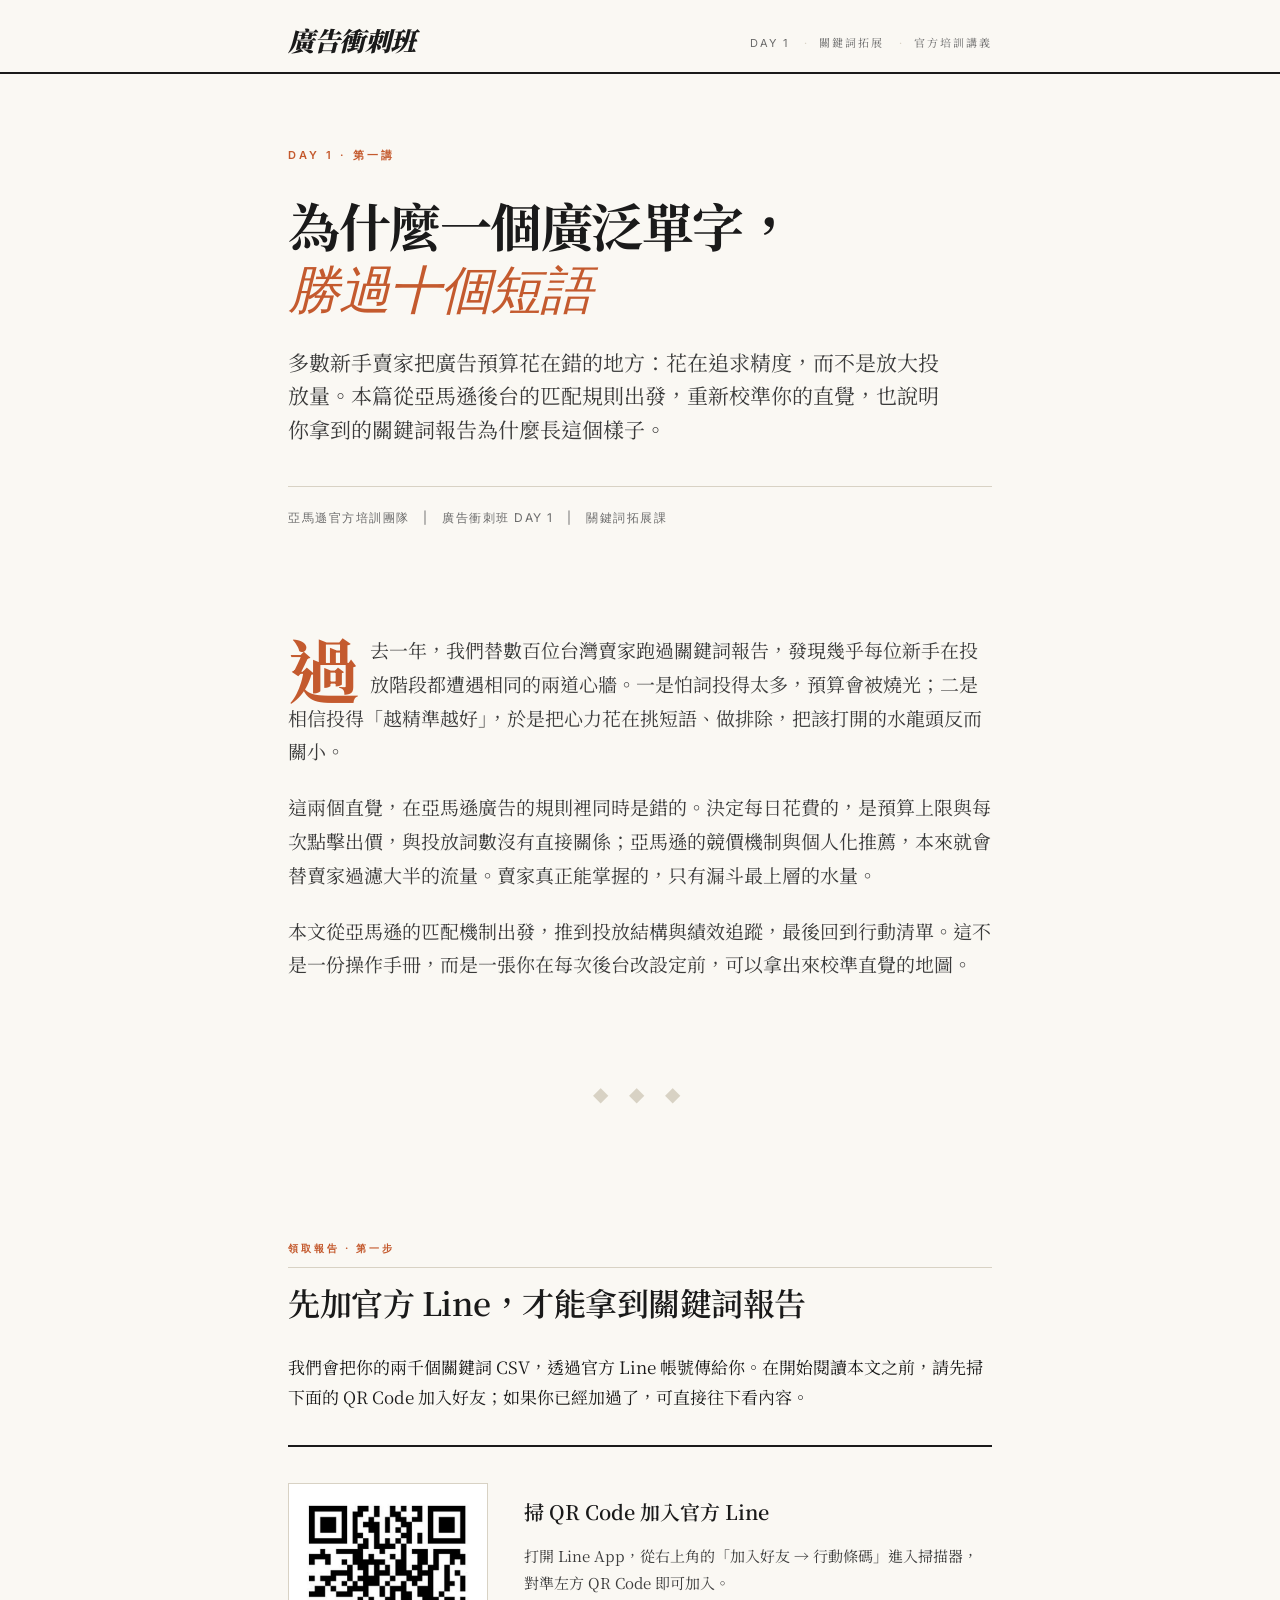
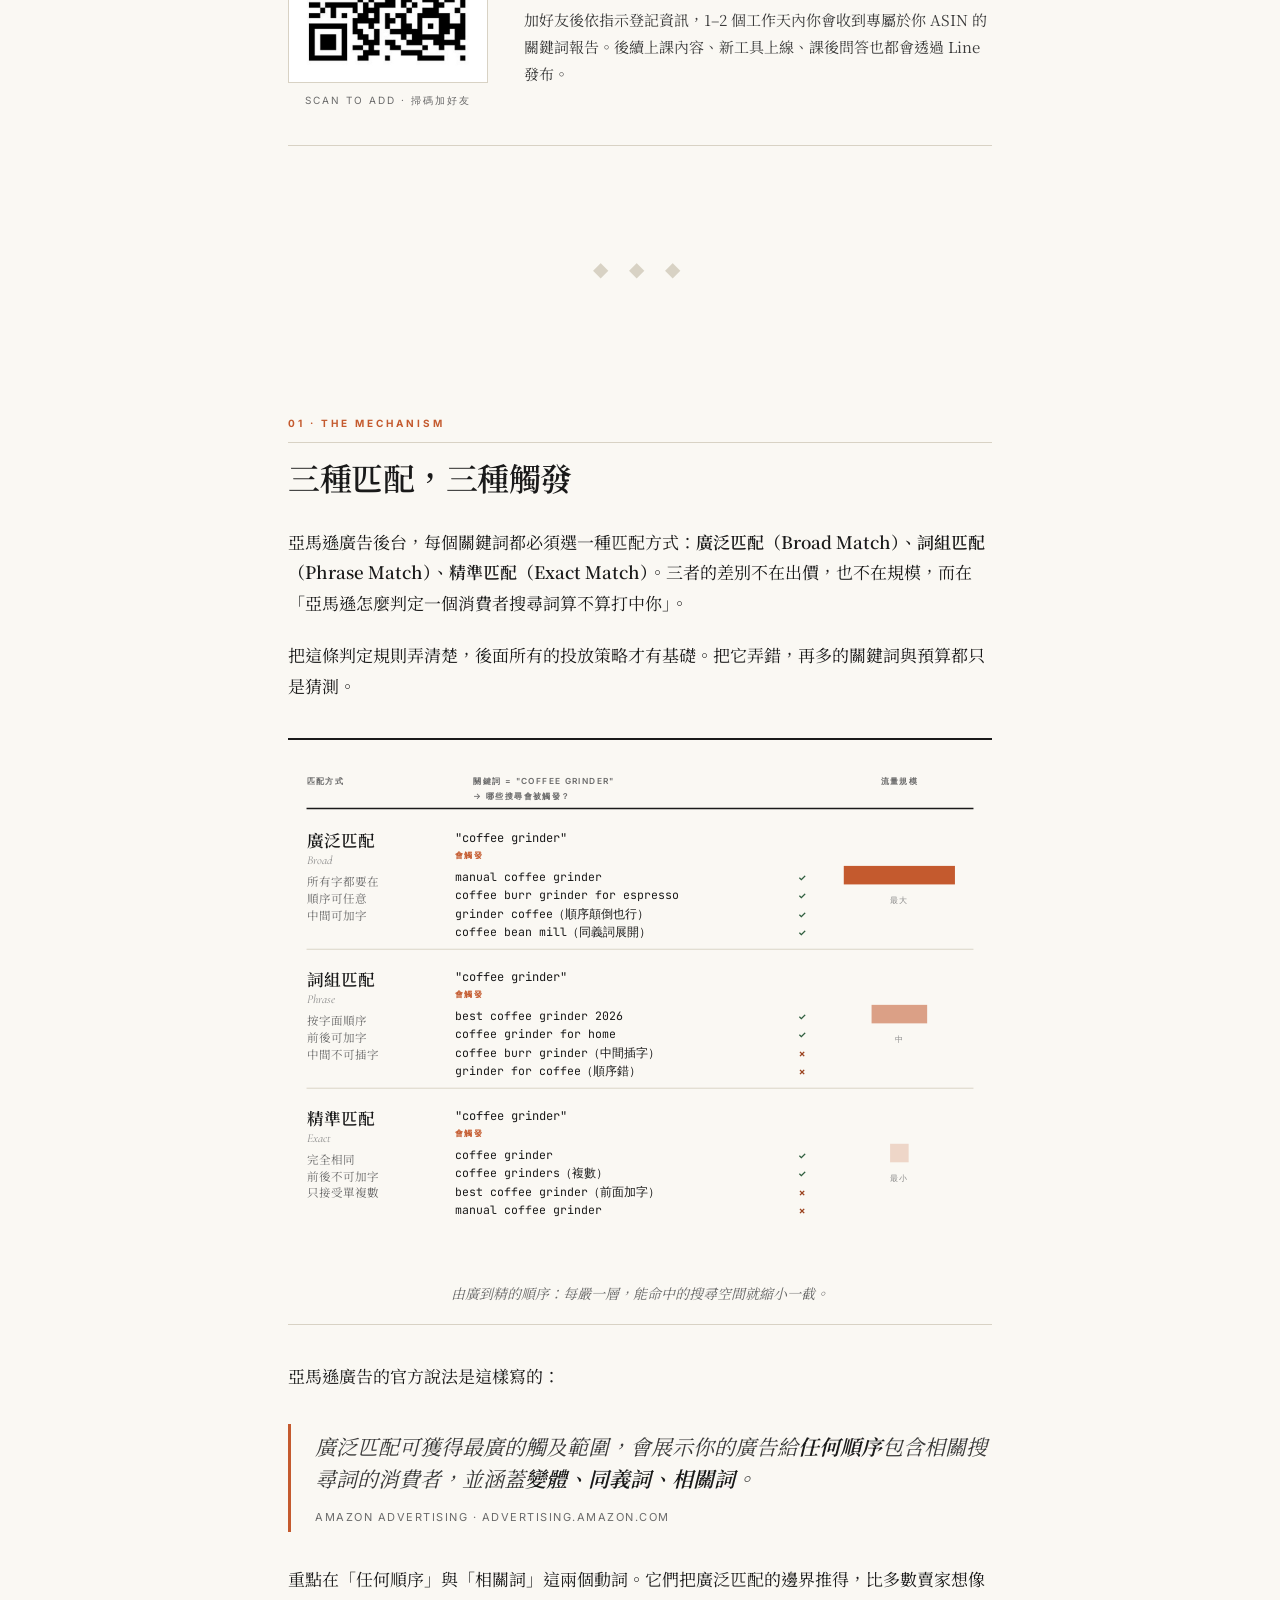
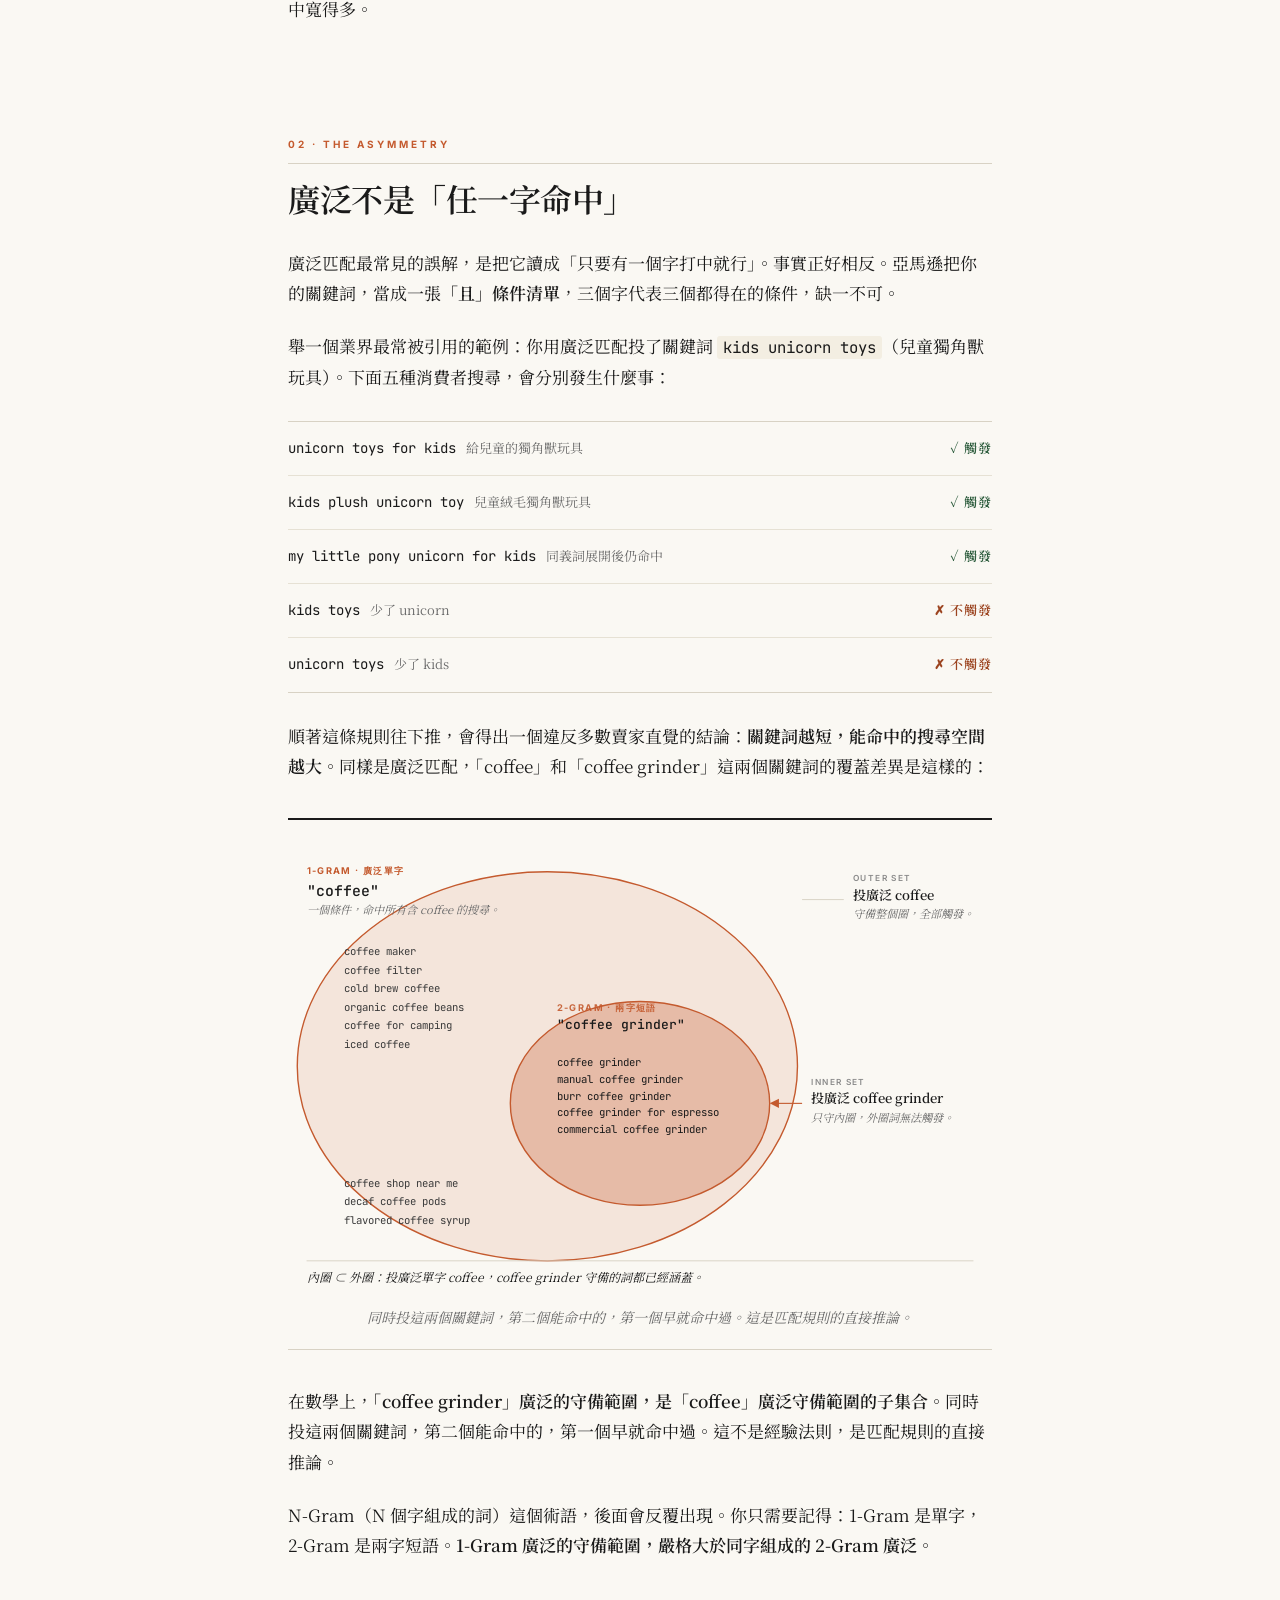
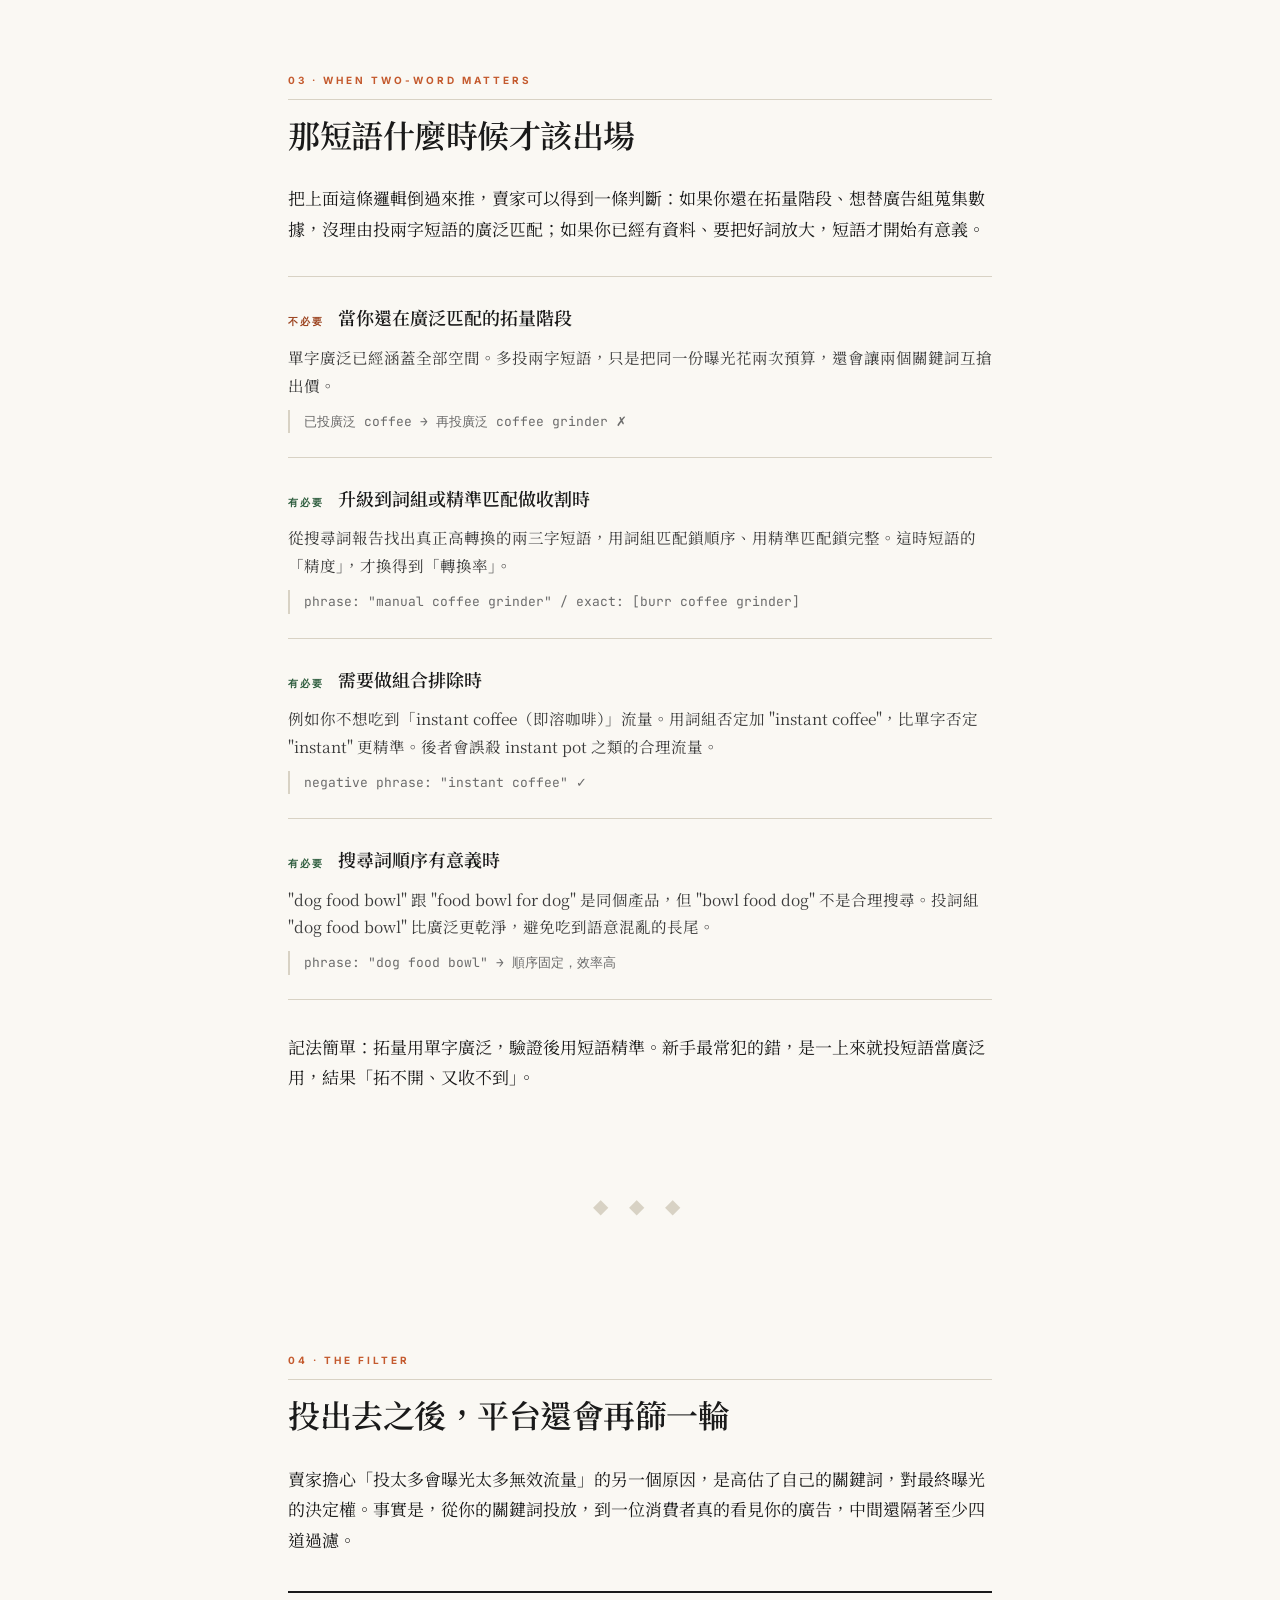
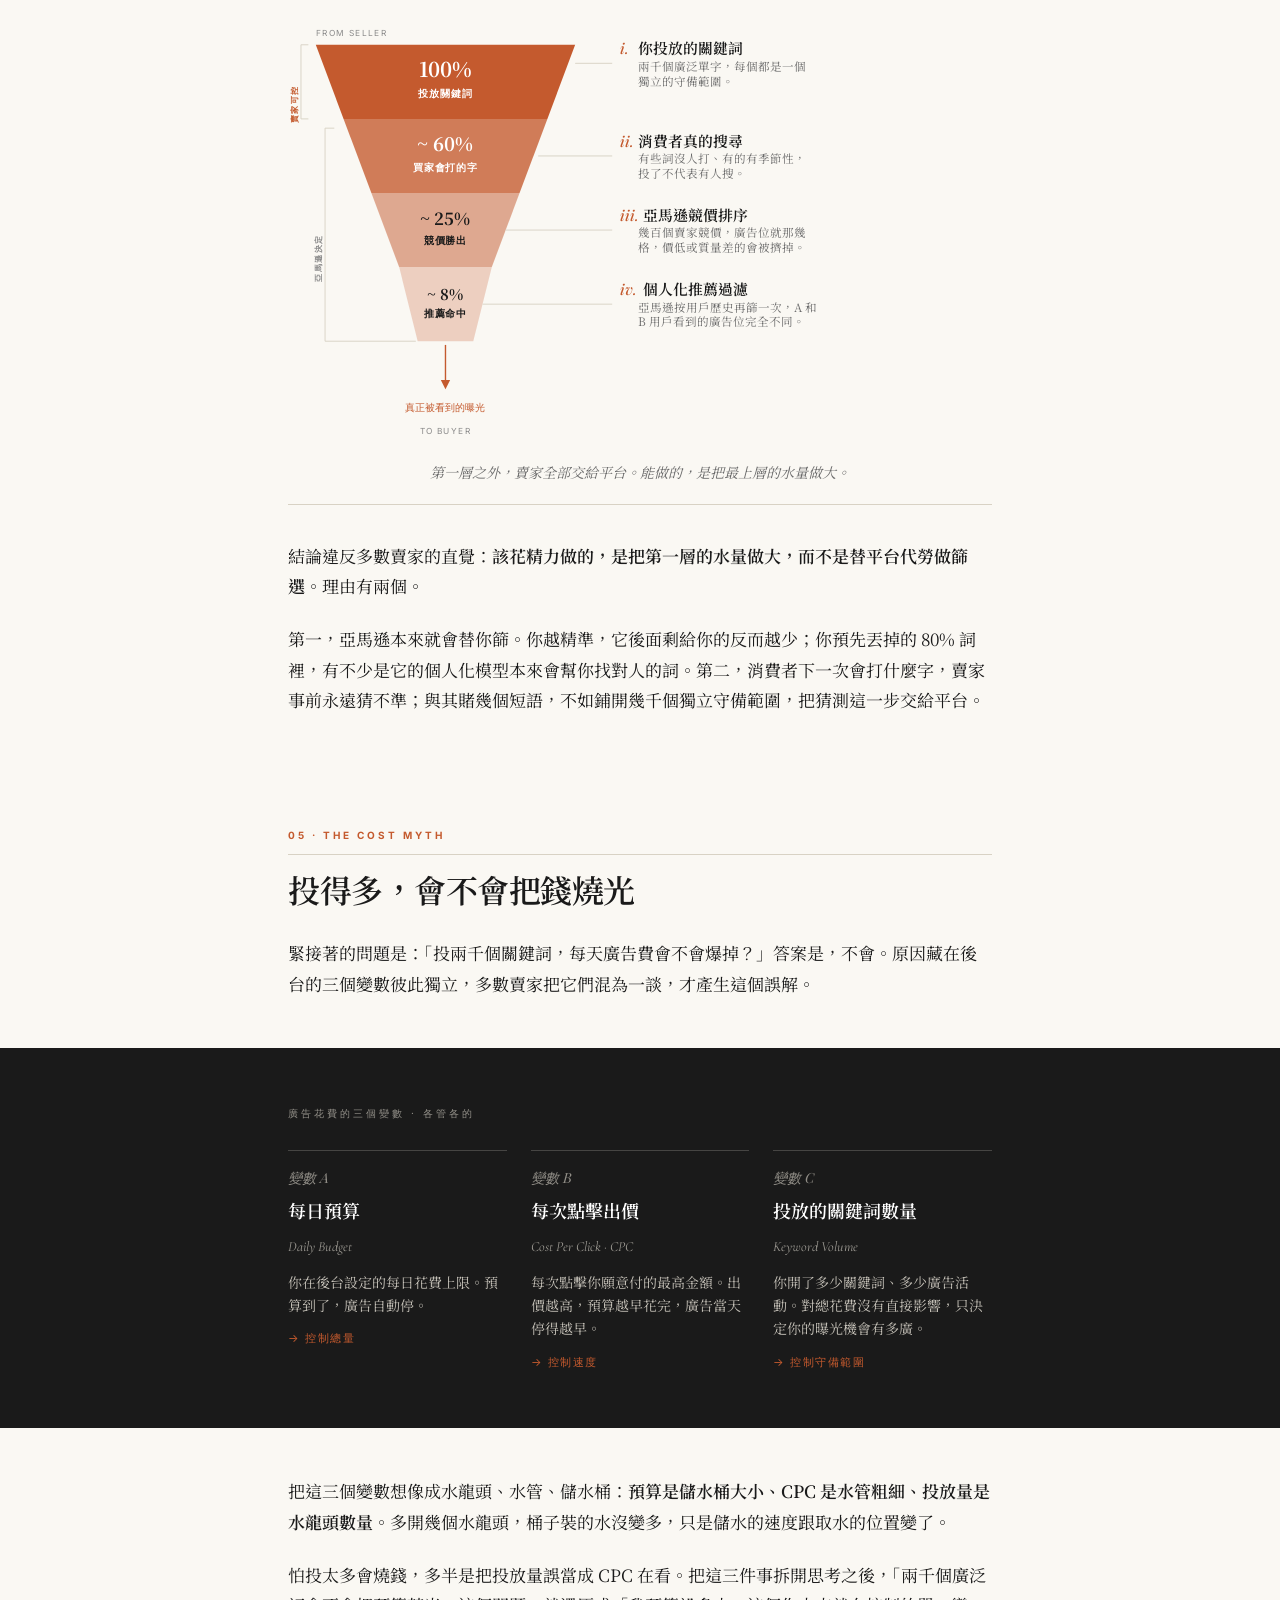
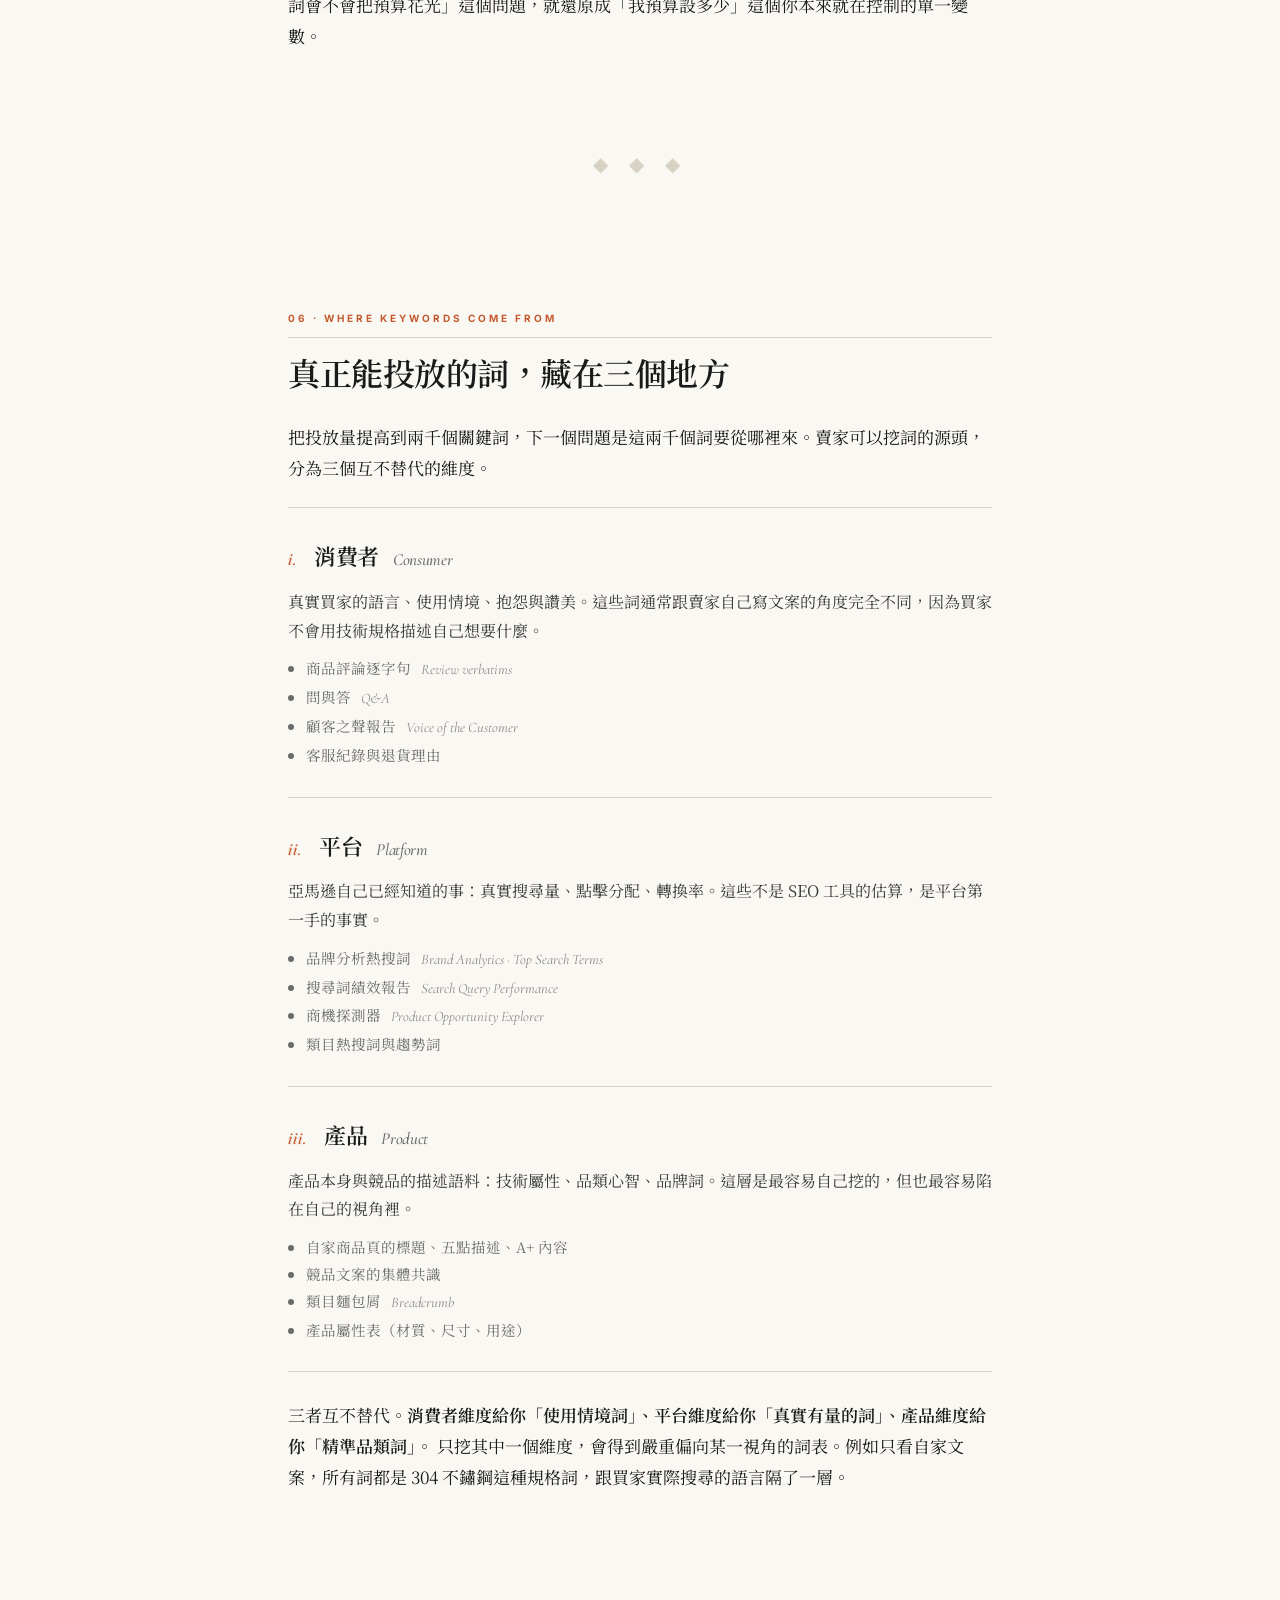
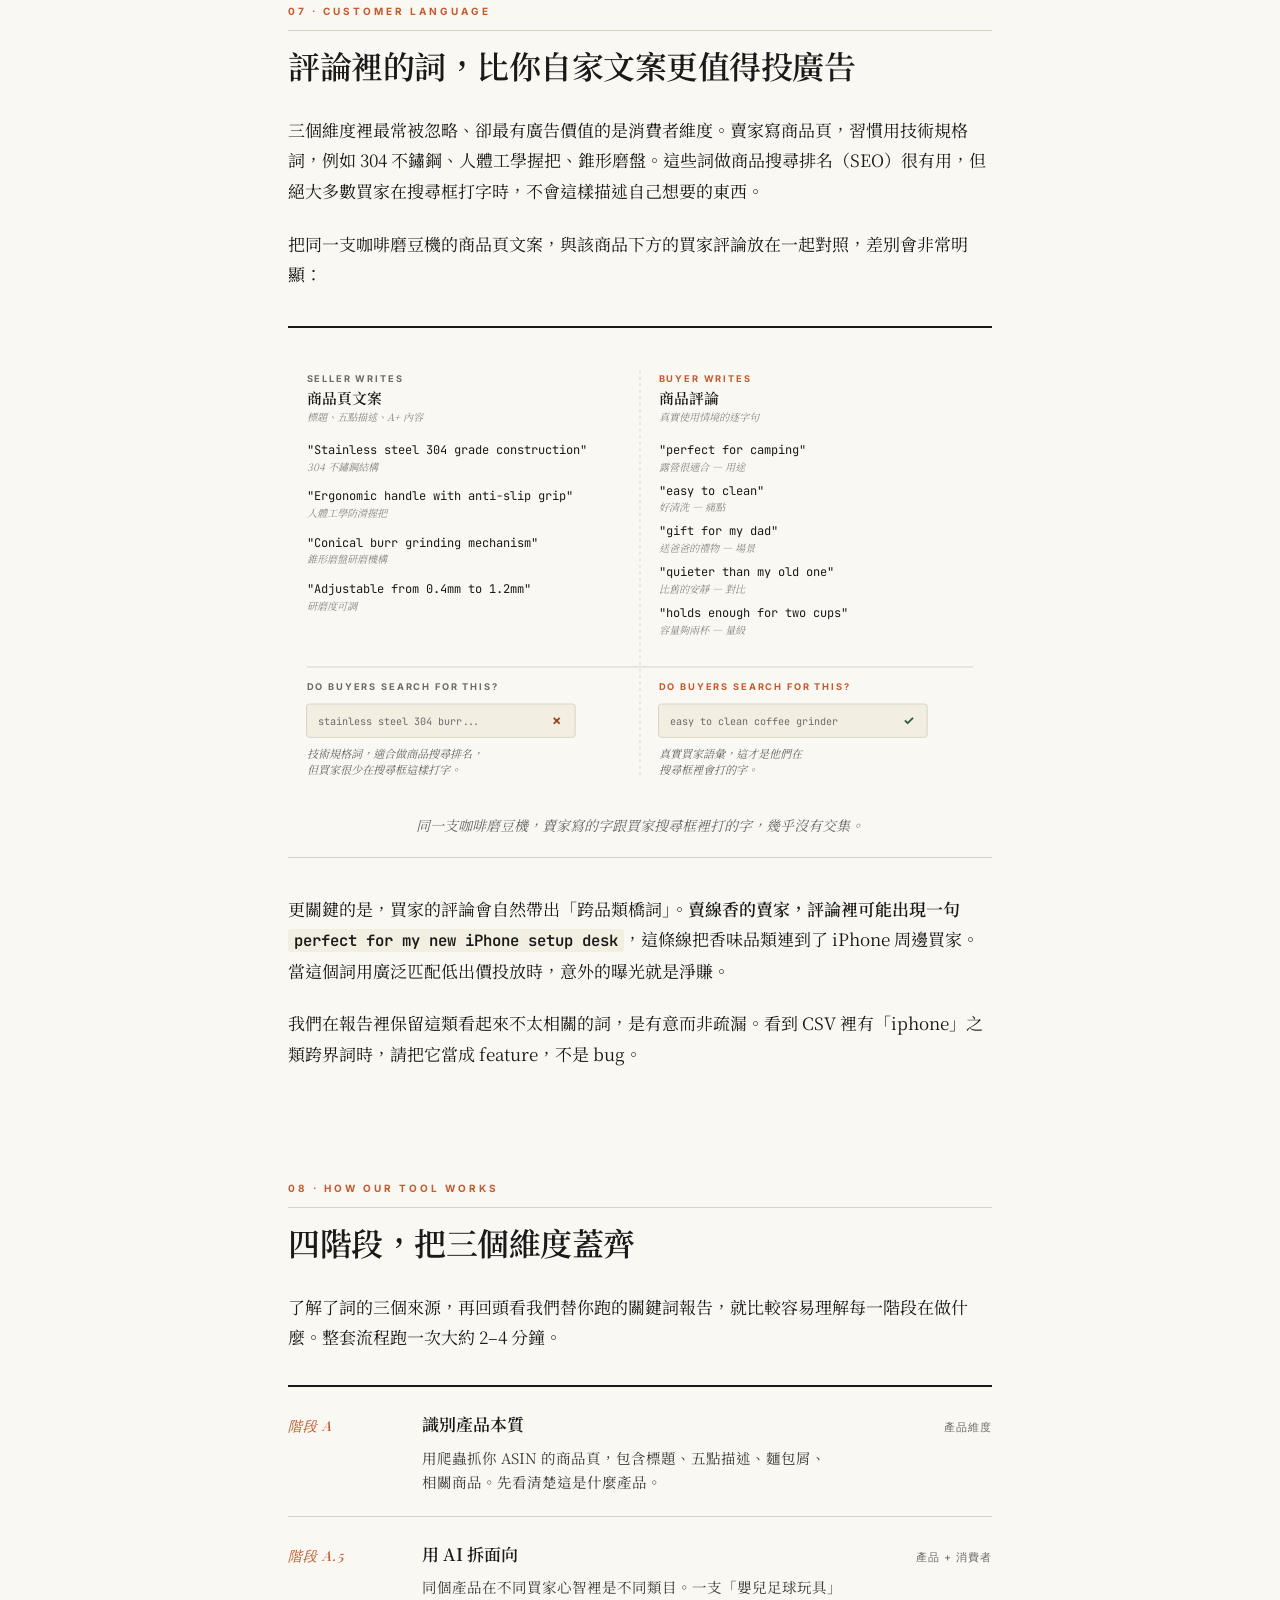
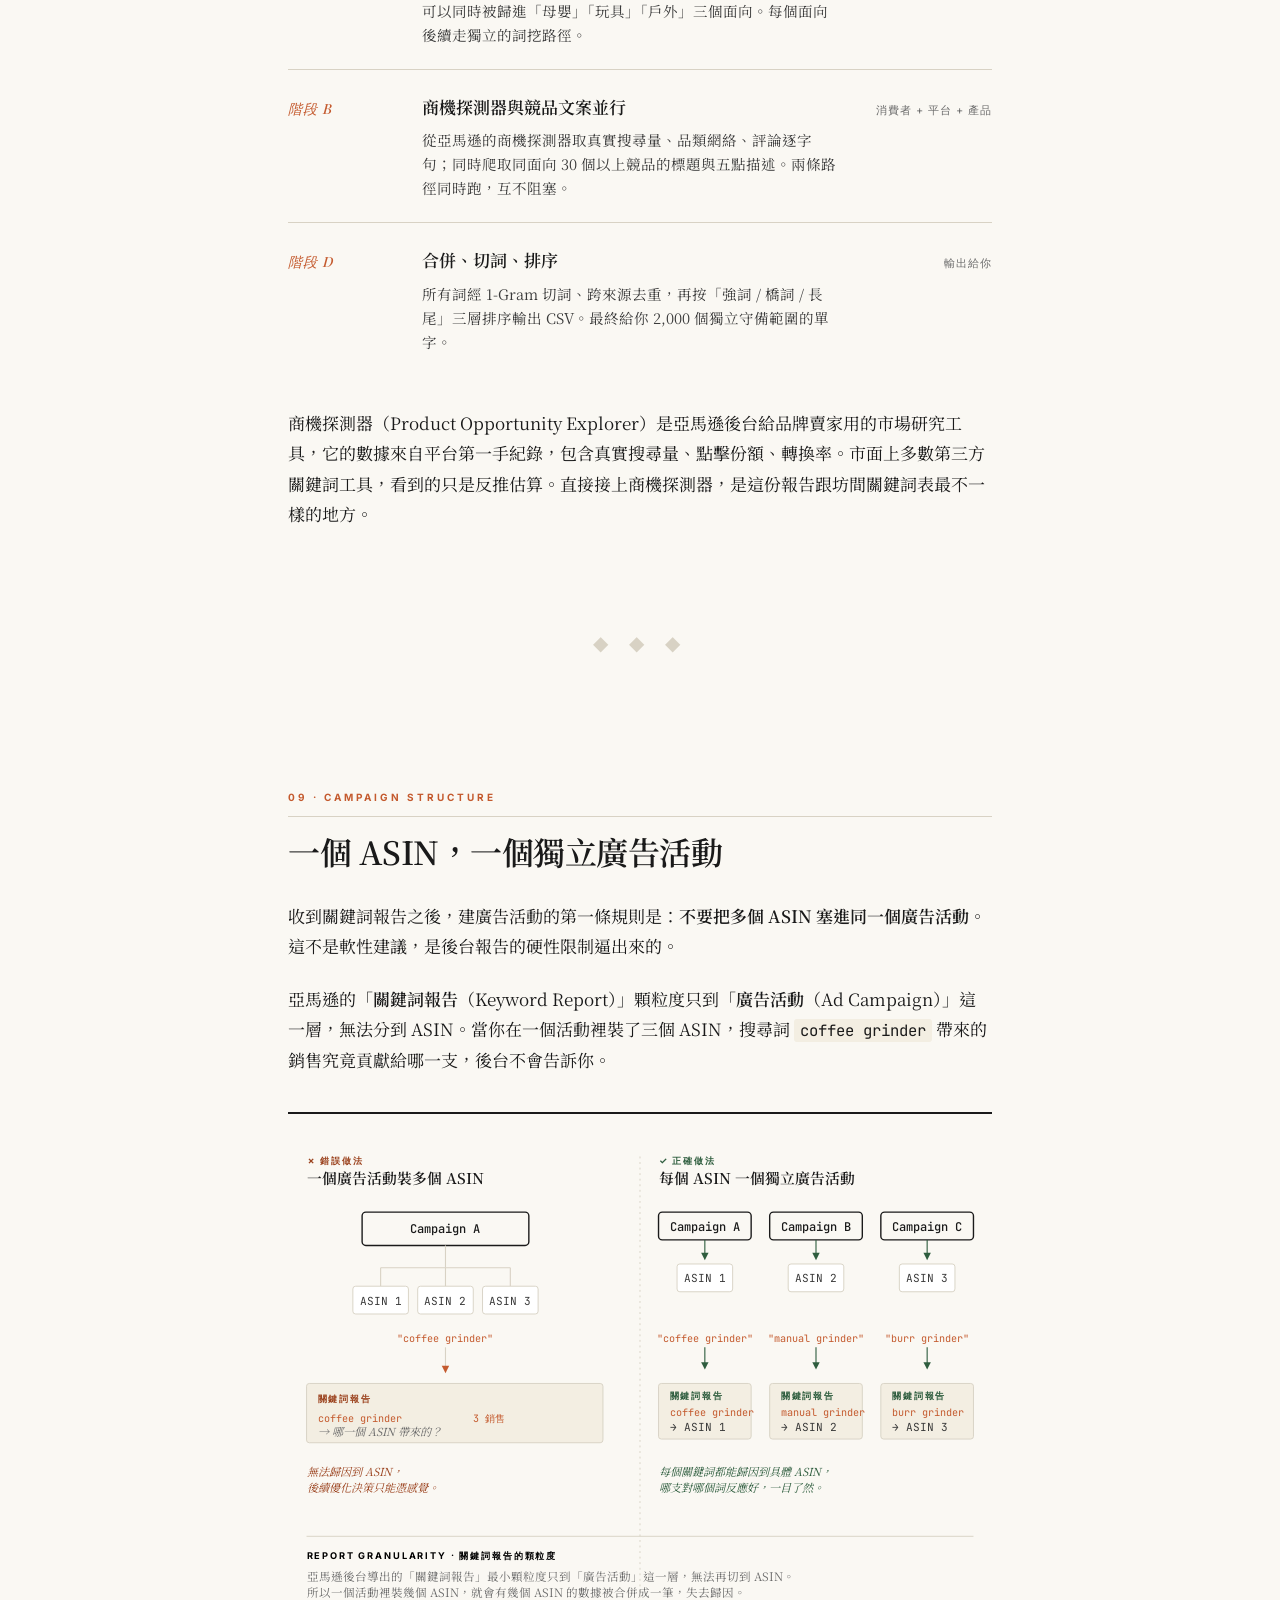
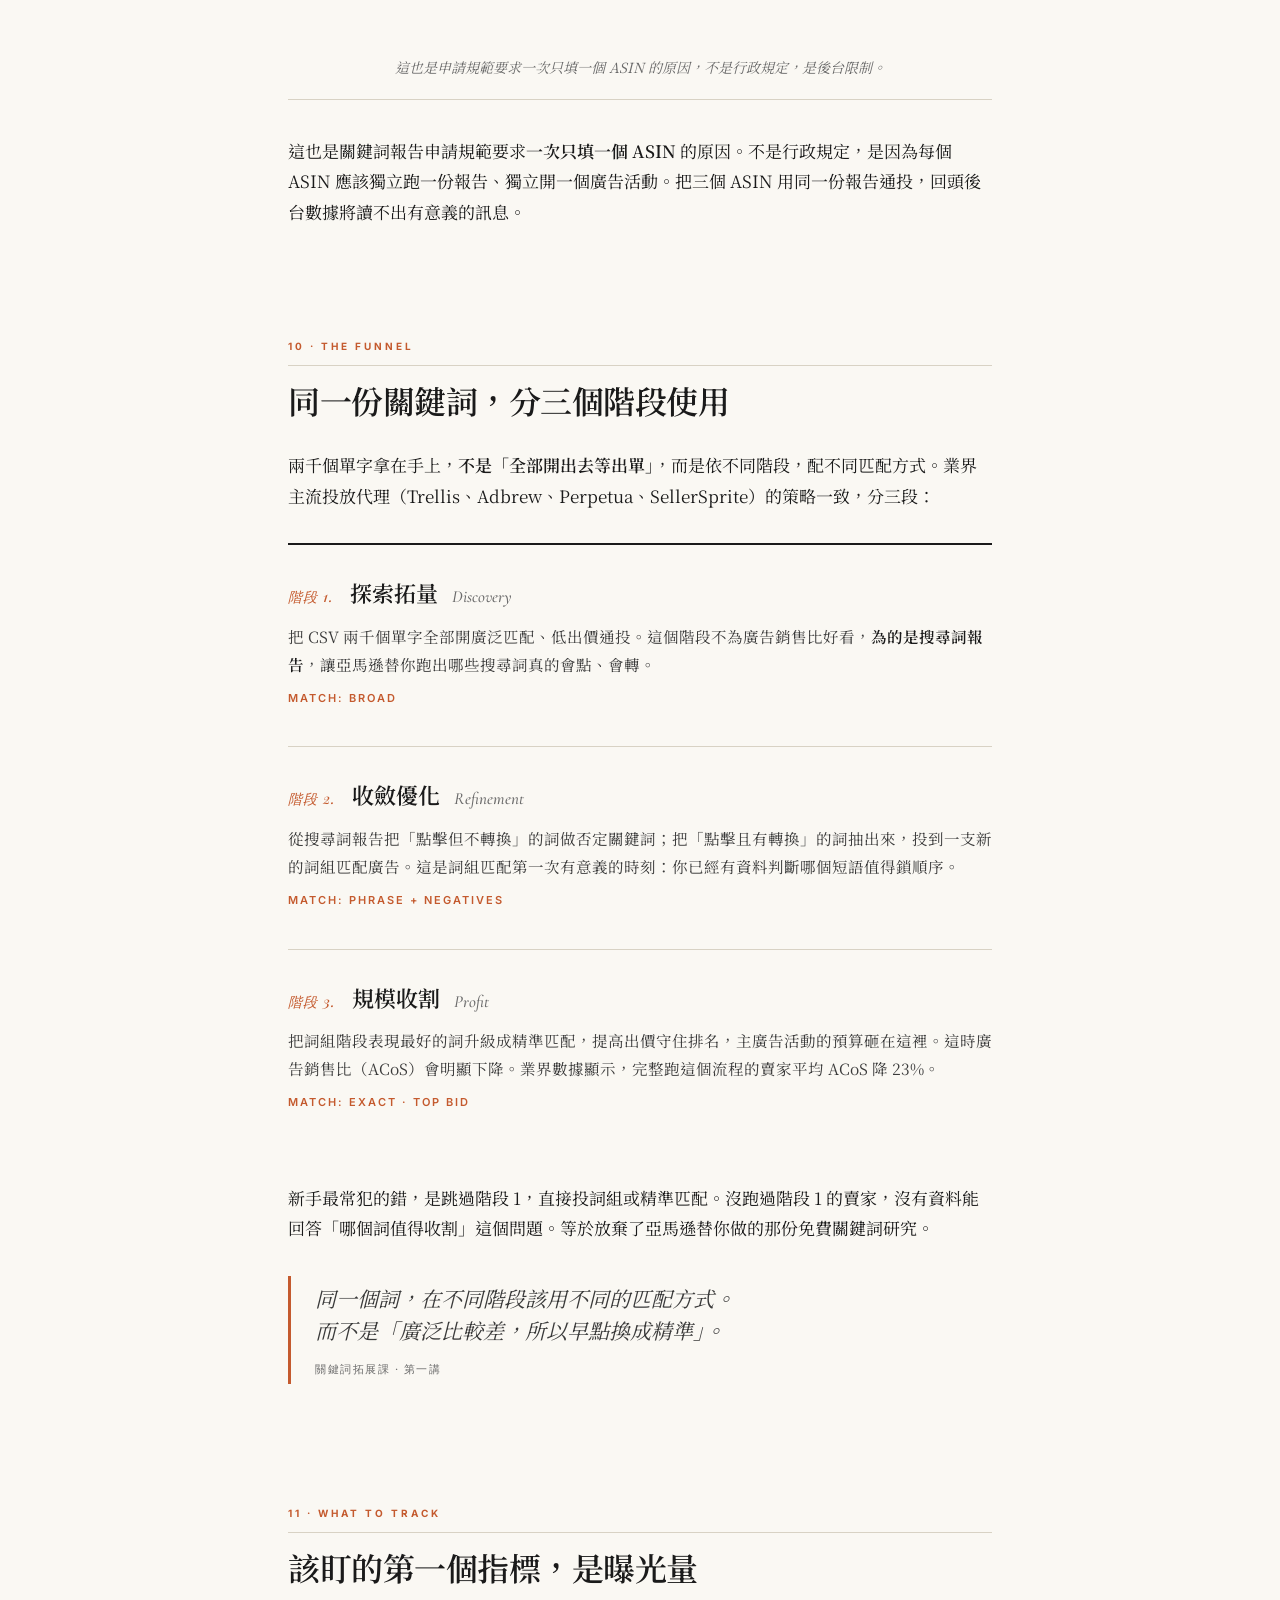
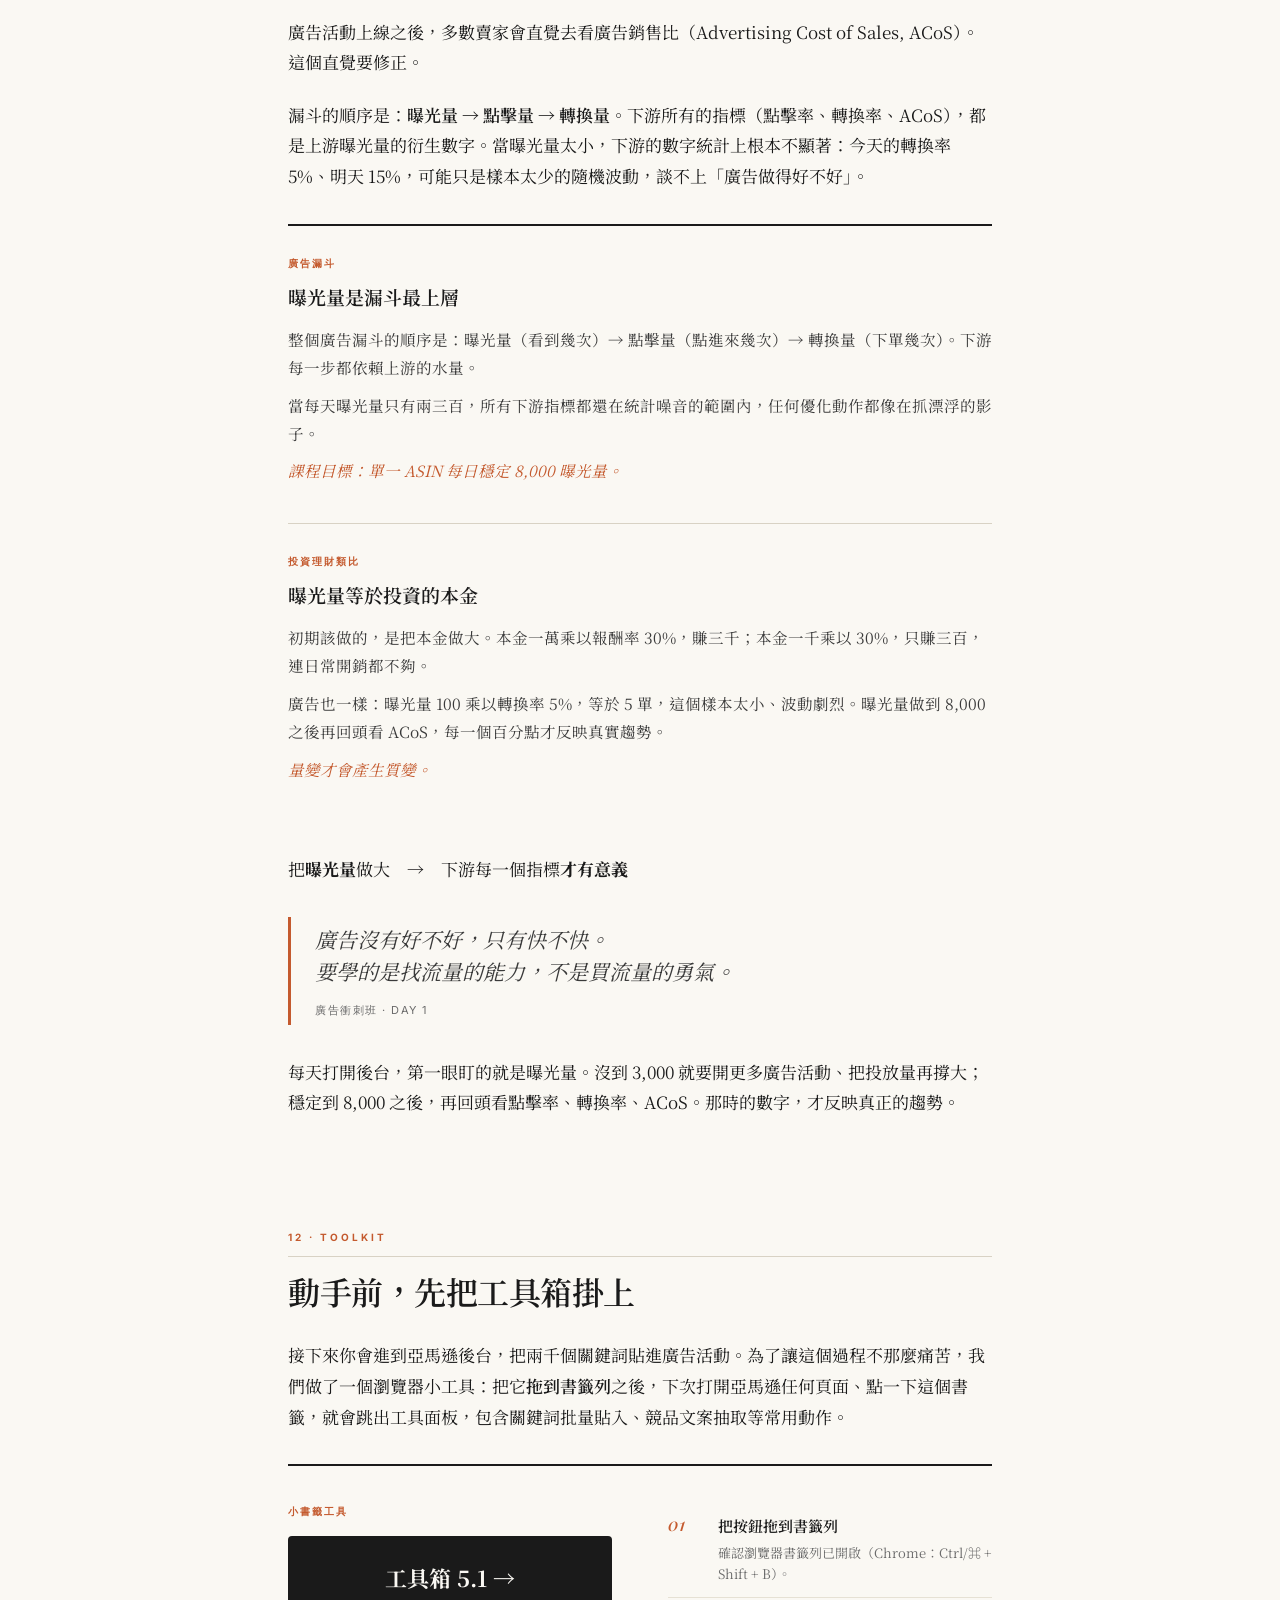
==== ad-sprint-day1/index.html @ b08391c7 "add: 廣告衝刺班 Day 1 · 關鍵詞拓展課 (ad-sprint-day1)" ====
<!DOCTYPE html>
<html lang="zh-Hant">
<head>
<meta charset="UTF-8" />
<meta name="viewport" content="width=device-width, initial-scale=1.0" />
<title>為什麼一個廣泛單字，勝過十個短語｜廣告關鍵詞拓展深度講義</title>
<link rel="preconnect" href="https://fonts.googleapis.com">
<link rel="preconnect" href="https://fonts.gstatic.com" crossorigin>
<link href="https://fonts.googleapis.com/css2?family=Playfair+Display:ital,wght@0,400;0,500;0,600;0,700;0,800;0,900;1,400;1,500&family=Cormorant+Garamond:ital,wght@0,400;0,500;0,600;0,700;1,400;1,500&family=Noto+Serif+TC:wght@300;400;500;600;700;900&family=Inter:wght@300;400;500;600;700&family=JetBrains+Mono:wght@400;500&display=swap" rel="stylesheet">
<style>
  :root {
    --paper: #faf8f3;
    --paper-tint: #f3eee2;
    --dark: #1a1a1a;
    --ink: #1a1a1a;
    --ink-soft: #3a3a3a;
    --ink-mute: #6b6b6b;
    --ink-faint: #8a8a8a;
    --rule: #d8d2c4;
    --rule-soft: #e6e1d4;
    --accent: #c45a2e;
    --accent-deep: #9c4420;
    --deepblue: #0f3d5f;
    --good: #2e5d3e;
    --bad: #9c4420;
  }
  * { box-sizing: border-box; }
  html, body { margin: 0; padding: 0; }
  body {
    background: var(--paper);
    color: var(--ink);
    font-family: 'Noto Serif TC', 'Cormorant Garamond', Georgia, serif;
    font-size: 17px;
    line-height: 1.8;
    -webkit-font-smoothing: antialiased;
    text-rendering: optimizeLegibility;
  }
  a {
    color: var(--accent);
    text-decoration: none;
    border-bottom: 1px solid rgba(196, 90, 46, 0.3);
    transition: border-color .2s;
  }
  a:hover { border-bottom-color: var(--accent); }

  .col {
    max-width: 760px;
    margin-left: auto;
    margin-right: auto;
    padding-left: 28px;
    padding-right: 28px;
  }
  .bleed { width: 100%; }

  /* ───────── Masthead ───────── */
  .masthead {
    border-bottom: 2px solid var(--ink);
    padding-top: 28px;
    padding-bottom: 18px;
  }
  .masthead-inner {
    display: flex;
    justify-content: space-between;
    align-items: flex-end;
    flex-wrap: wrap;
    gap: 12px;
  }
  .masthead-title {
    font-family: 'Playfair Display', 'Noto Serif TC', serif;
    font-weight: 900;
    font-style: italic;
    font-size: 26px;
    letter-spacing: -0.5px;
    line-height: 1;
  }
  .masthead-meta {
    font-family: 'Inter', 'Noto Serif TC', sans-serif;
    font-size: 11px;
    letter-spacing: 2px;
    text-transform: uppercase;
    color: var(--ink-mute);
  }
  .masthead-meta span + span::before {
    content: "·";
    margin: 0 10px;
    color: var(--rule);
  }

  /* ───────── Hero ───────── */
  .hero { padding-top: 72px; padding-bottom: 56px; }
  .kicker {
    font-family: 'Inter', sans-serif;
    font-size: 11px;
    letter-spacing: 3px;
    text-transform: uppercase;
    color: var(--accent);
    font-weight: 600;
    margin-bottom: 28px;
  }
  .hero h1 {
    font-family: 'Noto Serif TC', 'Playfair Display', serif;
    font-weight: 700;
    font-size: 52px;
    line-height: 1.18;
    letter-spacing: -1.5px;
    margin: 0 0 28px;
    color: var(--ink);
  }
  .hero h1 em {
    font-family: 'Playfair Display', serif;
    font-style: italic;
    font-weight: 500;
    color: var(--accent);
  }
  .deck {
    font-family: 'Noto Serif TC', serif;
    font-size: 21px;
    line-height: 1.6;
    color: var(--ink-soft);
    font-weight: 400;
    margin: 0 0 40px;
    max-width: 660px;
  }
  .byline {
    font-family: 'Inter', sans-serif;
    font-size: 12px;
    letter-spacing: 1.5px;
    text-transform: uppercase;
    color: var(--ink-mute);
    padding-top: 20px;
    border-top: 1px solid var(--rule);
  }
  .byline strong { color: var(--ink); font-weight: 600; }

  /* ───────── Section heads ───────── */
  .section-mark {
    font-family: 'Inter', sans-serif;
    font-size: 10px;
    letter-spacing: 3px;
    text-transform: uppercase;
    color: var(--accent);
    font-weight: 700;
    margin-bottom: 14px;
    padding-bottom: 10px;
    border-bottom: 1px solid var(--rule);
  }
  h2 {
    font-family: 'Noto Serif TC', serif;
    font-weight: 600;
    font-size: 32px;
    line-height: 1.3;
    letter-spacing: -0.5px;
    margin: 0 0 28px;
    color: var(--ink);
  }
  h3 {
    font-family: 'Noto Serif TC', serif;
    font-weight: 600;
    font-size: 22px;
    line-height: 1.4;
    margin: 48px 0 16px;
    color: var(--ink);
  }
  h4 {
    font-family: 'Noto Serif TC', serif;
    font-weight: 600;
    font-size: 18px;
    margin: 0 0 8px;
    color: var(--ink);
  }

  /* ───────── Body text ───────── */
  p { margin: 0 0 22px; }
  .lede p {
    font-size: 19px;
    line-height: 1.78;
    color: var(--ink-soft);
  }
  .lede p:first-child::first-letter {
    font-family: 'Playfair Display', 'Noto Serif TC', serif;
    font-size: 72px;
    float: left;
    line-height: 0.85;
    padding: 6px 10px 0 0;
    font-weight: 700;
    color: var(--accent);
  }
  .body p strong, .body strong { color: var(--ink); font-weight: 600; }
  code, .mono {
    font-family: 'JetBrains Mono', 'Cormorant Garamond', monospace;
    font-size: 0.92em;
    background: var(--paper-tint);
    padding: 1px 6px;
    border-radius: 3px;
    color: var(--ink);
  }

  section { padding-top: 72px; padding-bottom: 16px; }
  section.tight { padding-top: 48px; }

  /* ───────── Pull quote ───────── */
  .pull {
    border-left: 3px solid var(--accent);
    padding: 6px 0 6px 24px;
    margin: 32px 0;
    font-family: 'Noto Serif TC', serif;
    font-style: italic;
    font-size: 21px;
    line-height: 1.55;
    color: var(--ink-soft);
  }
  .pull cite {
    display: block;
    margin-top: 14px;
    font-family: 'Inter', sans-serif;
    font-style: normal;
    font-size: 11px;
    letter-spacing: 1.5px;
    text-transform: uppercase;
    color: var(--ink-mute);
  }

  /* ───────── Match-type matrix ───────── */
  .matrix {
    margin: 32px 0;
    border-top: 2px solid var(--ink);
    border-bottom: 1px solid var(--rule);
  }
  .matrix table { width: 100%; border-collapse: collapse; font-family: 'Noto Serif TC', serif; }
  .matrix th {
    font-family: 'Inter', sans-serif;
    font-size: 10px;
    letter-spacing: 2px;
    text-transform: uppercase;
    color: var(--ink-mute);
    font-weight: 600;
    text-align: left;
    padding: 14px 8px;
    border-bottom: 1px solid var(--rule);
  }
  .matrix td {
    padding: 16px 8px;
    border-bottom: 1px solid var(--rule-soft);
    font-size: 15px;
    color: var(--ink-soft);
    vertical-align: top;
  }
  .matrix td.first { color: var(--ink); font-weight: 600; font-size: 16px; }
  .matrix td.first .en {
    display: block;
    font-family: 'Cormorant Garamond', serif;
    font-style: italic;
    color: var(--ink-mute);
    font-size: 13px;
    font-weight: 500;
  }
  .matrix tr:last-child td { border-bottom: none; }

  /* ───────── Eligibility list (kids unicorn toys) ───────── */
  .elig {
    margin: 28px 0;
    border-top: 1px solid var(--rule);
    border-bottom: 1px solid var(--rule);
  }
  .elig .row {
    display: grid;
    grid-template-columns: 1fr auto;
    gap: 14px;
    padding: 14px 0;
    border-bottom: 1px solid var(--rule-soft);
    align-items: baseline;
  }
  .elig .row:last-child { border-bottom: none; }
  .elig .term {
    font-family: 'JetBrains Mono', monospace;
    font-size: 14px;
    color: var(--ink);
  }
  .elig .term .gloss { color: var(--ink-mute); font-family: 'Noto Serif TC', serif; font-size: 13px; margin-left: 10px; }
  .elig .yes { color: var(--good); font-weight: 600; font-size: 13px; letter-spacing: 1px; text-transform: uppercase; }
  .elig .no  { color: var(--accent-deep); font-weight: 600; font-size: 13px; letter-spacing: 1px; text-transform: uppercase; }

  /* ───────── Asymmetry / Venn-style two-column ───────── */
  .venn {
    display: grid;
    grid-template-columns: 1fr;
    gap: 0;
    margin: 32px 0;
    border-top: 2px solid var(--ink);
  }
  .venn .col-card {
    padding: 24px 0;
    border-bottom: 1px solid var(--rule);
  }
  .venn .col-card:last-child { border-bottom: none; }
  .venn .col-card .lbl {
    font-family: 'Inter', sans-serif;
    font-size: 10px;
    letter-spacing: 2px;
    text-transform: uppercase;
    color: var(--accent);
    font-weight: 700;
    margin-bottom: 8px;
  }
  .venn .col-card h4 { margin-bottom: 6px; }
  .venn .col-card .sub { color: var(--ink-mute); font-size: 14px; margin-bottom: 12px; }
  .venn .col-card ul { padding-left: 18px; margin: 0; font-size: 15px; color: var(--ink-soft); line-height: 1.85; }
  .venn .col-card .item-mono { font-family: 'JetBrains Mono', monospace; font-size: 13px; color: var(--ink); }

  /* ───────── When-2gram cases ───────── */
  .cases {
    display: grid;
    grid-template-columns: 1fr;
    gap: 0;
    margin: 32px 0;
    border-top: 1px solid var(--rule);
  }
  .case {
    padding: 24px 0;
    border-bottom: 1px solid var(--rule);
  }
  .case .head {
    display: flex;
    align-items: baseline;
    gap: 14px;
    margin-bottom: 10px;
  }
  .case .head .badge {
    font-family: 'Inter', sans-serif;
    font-size: 10px;
    letter-spacing: 2px;
    text-transform: uppercase;
    font-weight: 700;
  }
  .case.no .badge { color: var(--accent-deep); }
  .case.yes .badge { color: var(--good); }
  .case h4 { margin: 0; }
  .case p { font-size: 15.5px; color: var(--ink-soft); margin: 0 0 10px; }
  .case .ex { font-family: 'JetBrains Mono', monospace; font-size: 13px; color: var(--ink-mute); padding-left: 14px; border-left: 2px solid var(--rule); display: block; margin-top: 8px; }

  /* ───────── Inline SVG diagrams ───────── */
  .diagram {
    margin: 36px 0;
    padding: 24px 0 20px;
    border-top: 2px solid var(--ink);
    border-bottom: 1px solid var(--rule);
  }
  .diagram svg {
    display: block;
    width: 100%;
    height: auto;
    max-width: 100%;
  }
  .diagram-cap {
    margin: 18px 0 0;
    font-family: 'Noto Serif TC', serif;
    font-style: italic;
    font-size: 14px;
    color: var(--ink-mute);
    line-height: 1.6;
    text-align: center;
  }

  /* ───────── Filter / loss bars (legacy, no longer used) ───────── */
  .filter {
    margin: 32px 0;
    border-top: 2px solid var(--ink);
  }
  .filter .step {
    padding: 22px 0;
    border-bottom: 1px solid var(--rule);
    display: grid;
    grid-template-columns: 60px 110px 1fr;
    gap: 18px;
    align-items: baseline;
  }
  .filter .step:last-child { border-bottom: none; }
  .filter .num {
    font-family: 'Playfair Display', serif;
    font-style: italic;
    font-size: 22px;
    color: var(--accent);
    font-weight: 500;
  }
  .filter .bar {
    height: 8px;
    background: var(--accent);
    border-radius: 4px;
  }
  .filter .step.s1 .bar { width: 100%; opacity: 1; }
  .filter .step.s2 .bar { width: 60%; opacity: .8; }
  .filter .step.s3 .bar { width: 28%; opacity: .55; }
  .filter .step.s4 .bar { width: 10%; opacity: .35; }
  .filter h4 { margin: 0 0 4px; font-size: 17px; }
  .filter p { font-size: 14.5px; color: var(--ink-soft); margin: 0; line-height: 1.6; }

  /* ───────── Cost variables (statbar style) ───────── */
  .costbar {
    background: var(--ink);
    color: #f5f0e4;
    padding: 56px 0;
    margin: 48px 0;
  }
  .costbar-label {
    font-family: 'Inter', sans-serif;
    font-size: 10px;
    letter-spacing: 3px;
    text-transform: uppercase;
    color: rgba(245, 240, 228, 0.55);
    margin-bottom: 28px;
  }
  .costbar-grid {
    display: grid;
    grid-template-columns: repeat(3, 1fr);
    gap: 32px 24px;
  }
  .cost-item { border-top: 1px solid rgba(245, 240, 228, 0.2); padding-top: 14px; }
  .cost-item .var {
    font-family: 'Playfair Display', serif;
    font-style: italic;
    font-size: 14px;
    color: rgba(245, 240, 228, 0.55);
    margin-bottom: 4px;
  }
  .cost-item h4 {
    font-family: 'Noto Serif TC', serif;
    color: #fff;
    font-size: 18px;
    margin: 0 0 8px;
  }
  .cost-item .en {
    font-family: 'Cormorant Garamond', serif;
    font-style: italic;
    color: rgba(245, 240, 228, 0.6);
    font-size: 14px;
    display: block;
    margin-bottom: 12px;
  }
  .cost-item p {
    font-size: 14px;
    color: rgba(245, 240, 228, 0.78);
    margin: 0;
    line-height: 1.65;
  }
  .cost-item .verdict {
    font-family: 'Inter', sans-serif;
    font-size: 11px;
    letter-spacing: 1.5px;
    text-transform: uppercase;
    color: var(--accent);
    margin-top: 12px;
    display: block;
  }
  .cost-item.note { background: rgba(196, 90, 46, 0.08); padding: 14px; margin: -14px; border-top: 1px solid var(--accent); }

  /* ───────── Pillars (consumer / platform / product) ───────── */
  .pillars {
    margin: 24px 0;
  }
  .pillar {
    padding: 28px 0;
    border-top: 1px solid var(--rule);
  }
  .pillar:last-child { border-bottom: 1px solid var(--rule); }
  .pillar-head {
    display: flex;
    align-items: baseline;
    gap: 16px;
    margin-bottom: 12px;
  }
  .pillar-num {
    font-family: 'Playfair Display', serif;
    font-style: italic;
    font-size: 14px;
    color: var(--accent);
    font-weight: 500;
    letter-spacing: 1px;
  }
  .pillar h4 {
    font-family: 'Noto Serif TC', serif;
    font-size: 22px;
    font-weight: 600;
    margin: 0;
    letter-spacing: -0.3px;
  }
  .pillar h4 .en {
    font-family: 'Cormorant Garamond', serif;
    font-style: italic;
    font-weight: 500;
    color: var(--ink-mute);
    font-size: 17px;
    margin-left: 8px;
  }
  .pillar p {
    font-size: 16px;
    color: var(--ink-soft);
    margin: 0 0 10px;
  }
  .pillar ul {
    padding-left: 18px;
    margin: 8px 0 0;
    font-size: 14.5px;
    line-height: 1.85;
    color: var(--ink-mute);
  }
  .pillar ul .en {
    font-family: 'Cormorant Garamond', serif;
    font-style: italic;
    color: var(--ink-faint);
    margin-left: 6px;
  }

  /* ───────── Listing vs review (two-up) ───────── */
  .copy-vs {
    display: grid;
    grid-template-columns: 1fr;
    gap: 0;
    margin: 32px 0;
    border-top: 2px solid var(--ink);
  }
  .copy-vs .side {
    padding: 24px 0;
    border-bottom: 1px solid var(--rule);
  }
  .copy-vs .side:last-child { border-bottom: none; }
  .copy-vs .side .lbl {
    font-family: 'Inter', sans-serif;
    font-size: 10px;
    letter-spacing: 2px;
    text-transform: uppercase;
    font-weight: 700;
    margin-bottom: 8px;
  }
  .copy-vs .side.bad .lbl { color: var(--ink-mute); }
  .copy-vs .side.good .lbl { color: var(--accent); }
  .copy-vs ul { margin: 0; padding-left: 18px; font-size: 15px; line-height: 1.95; color: var(--ink-soft); }
  .copy-vs ul li { margin-bottom: 4px; }
  .copy-vs ul .en { font-family: 'JetBrains Mono', monospace; font-size: 13.5px; color: var(--ink); }
  .copy-vs ul .gloss { color: var(--ink-mute); font-size: 14px; margin-left: 8px; font-style: italic; }
  .copy-vs .footnote { font-size: 14px; color: var(--ink-mute); font-style: italic; margin: 12px 0 0; }

  /* ───────── Pipeline (4 stages) ───────── */
  .pipeline {
    margin: 32px 0;
    border-top: 2px solid var(--ink);
  }
  .pipeline .stage {
    padding: 22px 0;
    border-bottom: 1px solid var(--rule);
    display: grid;
    grid-template-columns: 110px 1fr 130px;
    gap: 24px;
    align-items: baseline;
  }
  .pipeline .stage:last-child { border-bottom: none; }
  .pipeline .stage-mark {
    font-family: 'Playfair Display', serif;
    font-style: italic;
    font-size: 14px;
    color: var(--accent);
    font-weight: 500;
    letter-spacing: 1px;
  }
  .pipeline h4 { margin: 0 0 6px; font-size: 17px; }
  .pipeline p { margin: 0; font-size: 14.5px; color: var(--ink-soft); line-height: 1.65; }
  .pipeline .src {
    font-family: 'Inter', sans-serif;
    font-size: 11px;
    letter-spacing: 1px;
    text-transform: uppercase;
    color: var(--ink-mute);
    text-align: right;
  }

  /* ───────── Campaign structure (good vs bad tree) ───────── */
  .struct {
    display: grid;
    grid-template-columns: 1fr;
    gap: 0;
    margin: 32px 0;
    border-top: 2px solid var(--ink);
  }
  .struct .box {
    padding: 24px 0;
    border-bottom: 1px solid var(--rule);
  }
  .struct .box:last-child { border-bottom: none; }
  .struct .box .lbl {
    font-family: 'Inter', sans-serif;
    font-size: 10px;
    letter-spacing: 2px;
    text-transform: uppercase;
    font-weight: 700;
    margin-bottom: 8px;
  }
  .struct .box.bad .lbl { color: var(--accent-deep); }
  .struct .box.good .lbl { color: var(--good); }
  .struct .box h4 { margin-bottom: 8px; font-size: 18px; }
  .struct .box p { font-size: 15px; color: var(--ink-soft); margin: 0 0 10px; }
  .struct .tree {
    font-family: 'JetBrains Mono', monospace;
    font-size: 13px;
    line-height: 1.85;
    color: var(--ink);
    margin: 12px 0;
    padding: 14px 16px;
    background: var(--paper-tint);
    border-radius: 4px;
  }
  .struct .tree .note {
    color: var(--ink-mute);
    font-family: 'Noto Serif TC', serif;
    font-style: italic;
    font-size: 13px;
  }
  .struct .verdict {
    font-size: 14px;
    color: var(--ink);
    font-style: italic;
    margin: 0;
  }
  .struct .verdict.bad { color: var(--accent-deep); }
  .struct .verdict.good { color: var(--good); }

  /* ───────── Funnel (3 stages) ───────── */
  .funnel {
    margin: 32px 0;
    border-top: 2px solid var(--ink);
  }
  .funnel .stage {
    padding: 28px 0;
    border-bottom: 1px solid var(--rule);
  }
  .funnel .stage:last-child { border-bottom: none; }
  .funnel-head {
    display: flex;
    align-items: baseline;
    gap: 16px;
    margin-bottom: 10px;
  }
  .funnel-num {
    font-family: 'Playfair Display', serif;
    font-style: italic;
    font-size: 14px;
    color: var(--accent);
    font-weight: 500;
    letter-spacing: 1px;
  }
  .funnel h4 {
    font-size: 22px;
    margin: 0;
  }
  .funnel h4 .en {
    font-family: 'Cormorant Garamond', serif;
    font-style: italic;
    font-weight: 500;
    color: var(--ink-mute);
    font-size: 17px;
    margin-left: 8px;
  }
  .funnel p { font-size: 15.5px; color: var(--ink-soft); margin: 0 0 10px; }
  .funnel .match {
    font-family: 'Inter', sans-serif;
    font-size: 11px;
    letter-spacing: 2px;
    text-transform: uppercase;
    color: var(--accent);
    font-weight: 600;
  }

  /* ───────── Investing analogy (2 col) ───────── */
  .invest {
    display: grid;
    grid-template-columns: 1fr;
    gap: 0;
    margin: 32px 0;
    border-top: 2px solid var(--ink);
  }
  .invest .col-card {
    padding: 28px 0;
    border-bottom: 1px solid var(--rule);
  }
  .invest .col-card:last-child { border-bottom: none; }
  .invest .col-card .lbl {
    font-family: 'Inter', sans-serif;
    font-size: 10px;
    letter-spacing: 2px;
    text-transform: uppercase;
    color: var(--accent);
    font-weight: 700;
    margin-bottom: 8px;
  }
  .invest .col-card h4 { margin-bottom: 12px; font-size: 19px; }
  .invest .col-card p { font-size: 15.5px; color: var(--ink-soft); margin: 0 0 10px; }
  .invest .equation {
    font-family: 'Noto Serif TC', serif;
    font-style: italic;
    font-size: 19px;
    color: var(--ink);
    text-align: center;
    padding: 24px 0;
    margin: 24px 0;
    border-top: 1px solid var(--rule);
    border-bottom: 1px solid var(--rule);
  }
  .invest .equation b { color: var(--accent); font-style: normal; font-weight: 700; }

  /* ───────── Action steps ───────── */
  .actions {
    margin: 32px 0;
    border-top: 2px solid var(--ink);
  }
  .actions .a {
    padding: 24px 0;
    border-bottom: 1px solid var(--rule);
    display: grid;
    grid-template-columns: 110px 1fr;
    gap: 18px;
  }
  .actions .a:last-child { border-bottom: none; }
  .actions .week {
    font-family: 'Playfair Display', serif;
    font-style: italic;
    font-size: 16px;
    color: var(--accent);
    font-weight: 500;
    letter-spacing: 1px;
  }
  .actions h4 { margin: 0 0 10px; font-size: 18px; }
  .actions p { font-size: 15px; color: var(--ink-soft); margin: 0 0 6px; line-height: 1.7; }

  /* ───────── Glossary ───────── */
  .glossary { margin: 32px 0; }
  .glossary dl { margin: 0; border-top: 1px solid var(--rule); }
  .glossary div {
    display: grid;
    grid-template-columns: 130px 1fr;
    gap: 20px;
    padding: 16px 0;
    border-bottom: 1px solid var(--rule-soft);
  }
  .glossary dt {
    font-family: 'Inter', sans-serif;
    font-size: 13px;
    letter-spacing: 1px;
    color: var(--accent);
    font-weight: 700;
  }
  .glossary dd {
    margin: 0;
    font-size: 15px;
    color: var(--ink-soft);
    line-height: 1.6;
  }
  .glossary dd .en {
    font-family: 'Cormorant Garamond', serif;
    font-style: italic;
    color: var(--ink-mute);
  }

  /* ───────── Coda dark block ───────── */
  .coda {
    background: var(--ink);
    color: #f5f0e4;
    padding: 72px 0 56px;
    margin-top: 96px;
  }
  .coda .section-mark {
    color: rgba(245, 240, 228, 0.5);
    border-bottom-color: rgba(245, 240, 228, 0.15);
  }
  .coda h2 { color: #fff; }
  .coda p { color: rgba(245, 240, 228, 0.78); }
  .coda .pull { color: rgba(245, 240, 228, 0.92); border-left-color: var(--accent); }
  .coda .pull cite { color: rgba(245, 240, 228, 0.5); }
  .coda .colophon {
    margin-top: 48px;
    padding-top: 20px;
    border-top: 1px solid rgba(245, 240, 228, 0.15);
    font-family: 'Inter', sans-serif;
    font-size: 11px;
    letter-spacing: 2px;
    text-transform: uppercase;
    color: rgba(245, 240, 228, 0.45);
  }

  /* ───────── Toolkit / Bookmarklet card ───────── */
  .bookmarklet-card {
    margin: 32px 0;
    border-top: 2px solid var(--ink);
    border-bottom: 1px solid var(--rule);
    padding: 36px 0;
    display: grid;
    grid-template-columns: 1fr 1fr;
    gap: 56px;
    align-items: start;
  }
  .bookmarklet-card .bm-tag {
    font-family: 'Inter', sans-serif;
    font-size: 10px;
    letter-spacing: 2px;
    text-transform: uppercase;
    color: var(--accent);
    font-weight: 700;
    margin-bottom: 16px;
  }
  .bookmarklet-card .bm-button {
    display: block;
    width: 100%;
    max-width: 100%;
    padding: 22px 28px;
    background: var(--ink);
    color: var(--paper);
    border: none;
    border-bottom: none;
    border-radius: 4px;
    font-family: 'Noto Serif TC', serif;
    font-size: 22px;
    font-weight: 700;
    text-align: center;
    text-decoration: none;
    cursor: grab;
    user-select: none;
    transition: background .2s, transform .2s;
    box-shadow: 0 2px 0 var(--accent-deep);
    box-sizing: border-box;
    overflow: hidden;
    white-space: nowrap;
    text-overflow: ellipsis;
  }
  .bookmarklet-card .bm-button:hover {
    background: var(--accent);
    border-bottom: none;
    transform: translateY(-1px);
  }
  .bookmarklet-card .bm-button:active {
    cursor: grabbing;
    transform: translateY(0);
  }
  .bookmarklet-card .bm-hint {
    margin-top: 14px;
    padding: 10px 14px;
    background: var(--paper-tint);
    border-left: 2px solid var(--accent);
    font-family: 'Noto Serif TC', serif;
    font-size: 13px;
    color: var(--ink-mute);
    line-height: 1.65;
    font-style: italic;
  }
  .bookmarklet-card .bm-pwd {
    margin-top: 22px;
    padding-top: 18px;
    border-top: 1px solid var(--rule);
    display: grid;
    grid-template-columns: auto 1fr;
    gap: 8px 14px;
    align-items: baseline;
  }
  .bookmarklet-card .bm-pwd-label {
    font-family: 'Inter', sans-serif;
    font-size: 10px;
    letter-spacing: 2px;
    text-transform: uppercase;
    color: var(--ink-mute);
    font-weight: 700;
  }
  .bookmarklet-card .bm-pwd-toggle {
    background: var(--paper-tint);
    border: 1px dashed var(--rule);
    border-bottom: 1px dashed var(--rule);
    padding: 8px 16px;
    font-family: 'JetBrains Mono', monospace;
    font-size: 15px;
    font-weight: 600;
    letter-spacing: 1px;
    color: var(--ink);
    cursor: pointer;
    transition: all .2s;
    border-radius: 3px;
    min-width: 140px;
    text-align: center;
  }
  .bookmarklet-card .bm-pwd-toggle:hover {
    background: var(--accent);
    color: var(--paper);
    border-color: var(--accent);
  }
  .bookmarklet-card .bm-pwd-real { display: none; }
  .bookmarklet-card .bm-pwd-toggle.is-revealed .bm-pwd-mask { display: none; }
  .bookmarklet-card .bm-pwd-toggle.is-revealed .bm-pwd-real { display: inline; }
  .bookmarklet-card .bm-pwd-toggle.is-copied {
    background: var(--good);
    color: #fff;
    border-color: var(--good);
  }
  .bookmarklet-card .bm-pwd-hint {
    grid-column: 1 / -1;
    font-family: 'Noto Serif TC', serif;
    font-size: 12px;
    color: var(--ink-mute);
    font-style: italic;
    margin-top: 4px;
    transition: color .2s;
  }
  .bookmarklet-card .bm-meta { padding-top: 6px; }
  .bookmarklet-card .bm-step {
    display: grid;
    grid-template-columns: 36px 1fr;
    gap: 14px;
    padding: 12px 0;
    border-top: 1px solid var(--rule-soft);
  }
  .bookmarklet-card .bm-step:first-child { border-top: none; padding-top: 4px; }
  .bookmarklet-card .bm-step-num {
    font-family: 'Playfair Display', serif;
    font-style: italic;
    font-size: 18px;
    color: var(--accent);
    font-weight: 500;
    line-height: 1.4;
  }
  .bookmarklet-card .bm-step-h {
    font-family: 'Noto Serif TC', serif;
    font-size: 15px;
    font-weight: 600;
    color: var(--ink);
    margin-bottom: 4px;
  }
  .bookmarklet-card .bm-step-p {
    font-family: 'Noto Serif TC', serif;
    font-size: 13px;
    color: var(--ink-mute);
    line-height: 1.6;
    margin: 0;
  }

  /* ───────── Survey (QR) ───────── */
  .survey {
    margin: 32px 0;
    padding: 36px 0;
    border-top: 2px solid var(--ink);
    border-bottom: 1px solid var(--rule);
    display: grid;
    grid-template-columns: 200px 1fr;
    gap: 36px;
    align-items: center;
  }
  .survey .qr-frame {
    background: #fff;
    border: 1px solid var(--rule);
    padding: 14px;
    width: 200px;
    height: 200px;
    display: flex;
    align-items: center;
    justify-content: center;
  }
  .survey .qr-frame img { max-width: 100%; height: auto; display: block; }
  .survey .qr-meta { font-family: 'Inter', sans-serif; font-size: 10px; letter-spacing: 2px; text-transform: uppercase; color: var(--ink-mute); margin-top: 8px; text-align: center; }
  .survey h4 { margin: 0 0 12px; font-size: 20px; }
  .survey p { font-size: 15px; color: var(--ink-soft); margin: 0 0 10px; }
  .survey .survey-btn {
    display: inline-block;
    margin-top: 18px;
    padding: 12px 28px;
    background: var(--ink);
    color: var(--paper);
    border: none;
    border-bottom: none;
    font-family: 'Inter', sans-serif;
    font-size: 13px;
    font-weight: 600;
    letter-spacing: 1.5px;
    text-decoration: none;
    transition: background .2s;
  }
  .survey .survey-btn:hover {
    background: var(--accent);
    border-bottom: none;
  }

  /* ───────── Ornament ───────── */
  .ornament {
    text-align: center;
    margin: 56px 0;
    color: var(--rule);
    font-family: 'Playfair Display', serif;
    font-size: 20px;
    letter-spacing: 8px;
  }

  /* ───────── Responsive ───────── */
  @media (max-width: 640px) {
    body { font-size: 16px; }
    .hero h1 { font-size: 36px; letter-spacing: -0.8px; }
    .deck { font-size: 18px; }
    h2 { font-size: 26px; }
    .costbar-grid { grid-template-columns: 1fr; }
    .filter .step { grid-template-columns: 40px 80px 1fr; gap: 12px; }
    .pipeline .stage { grid-template-columns: 1fr; gap: 8px; }
    .pipeline .src { text-align: left; }
    .actions .a { grid-template-columns: 1fr; gap: 6px; }
    .survey { grid-template-columns: 1fr; gap: 24px; }
    .survey .qr-frame { margin: 0 auto; }
    .glossary div { grid-template-columns: 90px 1fr; gap: 12px; }
    .bookmarklet-card { grid-template-columns: 1fr; gap: 32px; }
  }
</style>
</head>
<body>

<!-- ───────── Masthead ───────── -->
<header class="bleed masthead">
  <div class="col">
    <div class="masthead-inner">
      <div class="masthead-title">廣告衝刺班</div>
      <div class="masthead-meta">
        <span>Day 1</span>
        <span>關鍵詞拓展</span>
        <span>官方培訓講義</span>
      </div>
    </div>
  </div>
</header>

<!-- ───────── Hero ───────── -->
<section class="bleed hero">
  <div class="col">
    <div class="kicker">Day 1 · 第一講</div>
    <h1>為什麼一個廣泛單字，<br><em>勝過十個短語</em></h1>
    <p class="deck">
      多數新手賣家把廣告預算花在錯的地方：花在追求精度，而不是放大投放量。本篇從亞馬遜後台的匹配規則出發，重新校準你的直覺，也說明你拿到的關鍵詞報告為什麼長這個樣子。
    </p>
    <div class="byline">
      亞馬遜官方培訓團隊　|　廣告衝刺班 Day 1　|　關鍵詞拓展課
    </div>
  </div>
</section>

<!-- ───────── Lede ───────── -->
<section class="tight">
  <div class="col lede">
    <p>
      過去一年，我們替數百位台灣賣家跑過關鍵詞報告，發現幾乎每位新手在投放階段都遭遇相同的兩道心牆。一是怕詞投得太多，預算會被燒光；二是相信投得「越精準越好」，於是把心力花在挑短語、做排除，把該打開的水龍頭反而關小。
    </p>
    <p>
      這兩個直覺，在亞馬遜廣告的規則裡同時是錯的。決定每日花費的，是預算上限與每次點擊出價，與投放詞數沒有直接關係；亞馬遜的競價機制與個人化推薦，本來就會替賣家過濾大半的流量。賣家真正能掌握的，只有漏斗最上層的水量。
    </p>
    <p>
      本文從亞馬遜的匹配機制出發，推到投放結構與績效追蹤，最後回到行動清單。這不是一份操作手冊，而是一張你在每次後台改設定前，可以拿出來校準直覺的地圖。
    </p>
  </div>
</section>

<div class="col"><div class="ornament">◆ ◆ ◆</div></div>

<!-- ───────── Line · 領取報告入口 ───────── -->
<section>
  <div class="col">
    <div class="section-mark">領取報告 · 第一步</div>
    <h2>先加官方 Line，才能拿到關鍵詞報告</h2>
    <div class="body">
      <p>
        我們會把你的兩千個關鍵詞 CSV，透過官方 Line 帳號傳給你。在開始閱讀本文之前，請先掃下面的 QR Code 加入好友；如果你已經加過了，可直接往下看內容。
      </p>

      <div class="survey">
        <div>
          <div class="qr-frame"><img src="Line.jpg" alt="官方 Line QR Code"></div>
          <div class="qr-meta">Scan to add · 掃碼加好友</div>
        </div>
        <div>
          <h4>掃 QR Code 加入官方 Line</h4>
          <p>
            打開 Line App，從右上角的「加入好友 → 行動條碼」進入掃描器，對準左方 QR Code 即可加入。
          </p>
          <p>
            加好友後依指示登記資訊，1–2 個工作天內你會收到專屬於你 ASIN 的關鍵詞報告。後續上課內容、新工具上線、課後問答也都會透過 Line 發布。
          </p>
        </div>
      </div>
    </div>
  </div>
</section>

<div class="col"><div class="ornament">◆ ◆ ◆</div></div>

<!-- ───────── 01 · The Mechanism ───────── -->
<section>
  <div class="col">
    <div class="section-mark">01 · The Mechanism</div>
    <h2>三種匹配，三種觸發</h2>
    <div class="body">
      <p>
        亞馬遜廣告後台，每個關鍵詞都必須選一種匹配方式：<strong>廣泛匹配（Broad Match）、詞組匹配（Phrase Match）、精準匹配（Exact Match）</strong>。三者的差別不在出價，也不在規模，而在「亞馬遜怎麼判定一個消費者搜尋詞算不算打中你」。
      </p>
      <p>
        把這條判定規則弄清楚，後面所有的投放策略才有基礎。把它弄錯，再多的關鍵詞與預算都只是猜測。
      </p>

      <figure class="diagram diagram-match">
        <svg viewBox="0 0 760 540" xmlns="http://www.w3.org/2000/svg" role="img" aria-label="廣泛、詞組、精準三種匹配方式對比">
          <defs>
            <style>
              .mt-row-h { font-family: 'Noto Serif TC', serif; font-size: 18px; font-weight: 600; fill: #1a1a1a; }
              .mt-row-en { font-family: 'Cormorant Garamond', serif; font-style: italic; font-size: 13px; fill: #8a8a8a; }
              .mt-kw-tag { font-family: 'Inter', sans-serif; font-size: 9px; fill: #c45a2e; letter-spacing: 1.5px; text-transform: uppercase; font-weight: 700; }
              .mt-kw { font-family: 'JetBrains Mono', monospace; font-size: 13px; fill: #1a1a1a; }
              .mt-search-tag { font-family: 'Inter', sans-serif; font-size: 9px; fill: #6b6b6b; letter-spacing: 1.5px; text-transform: uppercase; font-weight: 600; }
              .mt-search { font-family: 'JetBrains Mono', monospace; font-size: 12.5px; fill: #1a1a1a; }
              .mt-result-yes { font-family: 'Inter', sans-serif; font-size: 10px; fill: #2e5d3e; font-weight: 700; letter-spacing: 1px; }
              .mt-result-no { font-family: 'Inter', sans-serif; font-size: 10px; fill: #9c4420; font-weight: 700; letter-spacing: 1px; }
              .mt-rule-line { stroke: #d8d2c4; stroke-width: 1; }
              .mt-divider { stroke: #1a1a1a; stroke-width: 1.5; }
              .mt-soft { stroke: #e6e1d4; stroke-width: 1; }
              .mt-scale-tag { font-family: 'Inter', sans-serif; font-size: 9px; fill: #8a8a8a; letter-spacing: 1.5px; text-transform: uppercase; }
              .mt-bar-broad { fill: #c45a2e; }
              .mt-bar-phrase { fill: #c45a2e; opacity: 0.55; }
              .mt-bar-exact { fill: #c45a2e; opacity: 0.22; }
              .mt-rule { font-family: 'Noto Serif TC', serif; font-size: 12.5px; fill: #6b6b6b; }
            </style>
          </defs>

          <!-- header row -->
          <text x="20" y="22" class="mt-search-tag">匹配方式</text>
          <text x="200" y="22" class="mt-search-tag">關鍵詞 = "coffee grinder"</text>
          <text x="200" y="38" class="mt-search-tag">→ 哪些搜尋會被觸發？</text>
          <text x="660" y="22" class="mt-search-tag" text-anchor="middle">流量規模</text>
          <line x1="20" y1="48" x2="740" y2="48" class="mt-divider"/>

          <!-- ===== Row 1: BROAD ===== -->
          <g transform="translate(0, 70)">
            <text x="20" y="20" class="mt-row-h">廣泛匹配</text>
            <text x="20" y="38" class="mt-row-en">Broad</text>
            <text x="20" y="62" class="mt-rule">所有字都要在</text>
            <text x="20" y="80" class="mt-rule">順序可任意</text>
            <text x="20" y="98" class="mt-rule">中間可加字</text>

            <!-- search examples -->
            <g transform="translate(180, 0)">
              <text x="0" y="14" class="mt-kw">"coffee grinder"</text>
              <text x="0" y="32" class="mt-kw-tag">會觸發</text>

              <text x="0" y="56" class="mt-search">manual coffee grinder</text>
              <text x="380" y="56" class="mt-result-yes" text-anchor="end">✓</text>

              <text x="0" y="76" class="mt-search">coffee burr grinder for espresso</text>
              <text x="380" y="76" class="mt-result-yes" text-anchor="end">✓</text>

              <text x="0" y="96" class="mt-search">grinder coffee（順序顛倒也行）</text>
              <text x="380" y="96" class="mt-result-yes" text-anchor="end">✓</text>

              <text x="0" y="116" class="mt-search">coffee bean mill（同義詞展開）</text>
              <text x="380" y="116" class="mt-result-yes" text-anchor="end">✓</text>
            </g>

            <!-- volume bar -->
            <rect x="600" y="40" width="120" height="20" class="mt-bar-broad"/>
            <text x="660" y="80" text-anchor="middle" class="mt-scale-tag">最大</text>
          </g>

          <line x1="20" y1="200" x2="740" y2="200" class="mt-rule-line"/>

          <!-- ===== Row 2: PHRASE ===== -->
          <g transform="translate(0, 220)">
            <text x="20" y="20" class="mt-row-h">詞組匹配</text>
            <text x="20" y="38" class="mt-row-en">Phrase</text>
            <text x="20" y="62" class="mt-rule">按字面順序</text>
            <text x="20" y="80" class="mt-rule">前後可加字</text>
            <text x="20" y="98" class="mt-rule">中間不可插字</text>

            <g transform="translate(180, 0)">
              <text x="0" y="14" class="mt-kw">"coffee grinder"</text>
              <text x="0" y="32" class="mt-kw-tag">會觸發</text>

              <text x="0" y="56" class="mt-search">best coffee grinder 2026</text>
              <text x="380" y="56" class="mt-result-yes" text-anchor="end">✓</text>

              <text x="0" y="76" class="mt-search">coffee grinder for home</text>
              <text x="380" y="76" class="mt-result-yes" text-anchor="end">✓</text>

              <text x="0" y="96" class="mt-search">coffee burr grinder（中間插字）</text>
              <text x="380" y="96" class="mt-result-no" text-anchor="end">✗</text>

              <text x="0" y="116" class="mt-search">grinder for coffee（順序錯）</text>
              <text x="380" y="116" class="mt-result-no" text-anchor="end">✗</text>
            </g>

            <rect x="630" y="40" width="60" height="20" class="mt-bar-phrase"/>
            <text x="660" y="80" text-anchor="middle" class="mt-scale-tag">中</text>
          </g>

          <line x1="20" y1="350" x2="740" y2="350" class="mt-rule-line"/>

          <!-- ===== Row 3: EXACT ===== -->
          <g transform="translate(0, 370)">
            <text x="20" y="20" class="mt-row-h">精準匹配</text>
            <text x="20" y="38" class="mt-row-en">Exact</text>
            <text x="20" y="62" class="mt-rule">完全相同</text>
            <text x="20" y="80" class="mt-rule">前後不可加字</text>
            <text x="20" y="98" class="mt-rule">只接受單複數</text>

            <g transform="translate(180, 0)">
              <text x="0" y="14" class="mt-kw">"coffee grinder"</text>
              <text x="0" y="32" class="mt-kw-tag">會觸發</text>

              <text x="0" y="56" class="mt-search">coffee grinder</text>
              <text x="380" y="56" class="mt-result-yes" text-anchor="end">✓</text>

              <text x="0" y="76" class="mt-search">coffee grinders（複數）</text>
              <text x="380" y="76" class="mt-result-yes" text-anchor="end">✓</text>

              <text x="0" y="96" class="mt-search">best coffee grinder（前面加字）</text>
              <text x="380" y="96" class="mt-result-no" text-anchor="end">✗</text>

              <text x="0" y="116" class="mt-search">manual coffee grinder</text>
              <text x="380" y="116" class="mt-result-no" text-anchor="end">✗</text>
            </g>

            <rect x="650" y="40" width="20" height="20" class="mt-bar-exact"/>
            <text x="660" y="80" text-anchor="middle" class="mt-scale-tag">最小</text>
          </g>
        </svg>
        <figcaption class="diagram-cap">由廣到精的順序：每嚴一層，能命中的搜尋空間就縮小一截。</figcaption>
      </figure>

      <p>亞馬遜廣告的官方說法是這樣寫的：</p>

      <blockquote class="pull">
        廣泛匹配可獲得最廣的觸及範圍，會展示你的廣告給<strong>任何順序</strong>包含相關搜尋詞的消費者，並涵蓋<strong>變體、同義詞、相關詞</strong>。
        <cite>Amazon Advertising · advertising.amazon.com</cite>
      </blockquote>

      <p>
        重點在「任何順序」與「相關詞」這兩個動詞。它們把廣泛匹配的邊界推得，比多數賣家想像中寬得多。
      </p>
    </div>
  </div>
</section>

<!-- ───────── 02 · The Asymmetry ───────── -->
<section>
  <div class="col">
    <div class="section-mark">02 · The Asymmetry</div>
    <h2>廣泛不是「任一字命中」</h2>
    <div class="body">
      <p>
        廣泛匹配最常見的誤解，是把它讀成「只要有一個字打中就行」。事實正好相反。亞馬遜把你的關鍵詞，當成一張<strong>「且」條件清單</strong>，三個字代表三個都得在的條件，缺一不可。
      </p>
      <p>
        舉一個業界最常被引用的範例：你用廣泛匹配投了關鍵詞 <code>kids unicorn toys</code>（兒童獨角獸玩具）。下面五種消費者搜尋，會分別發生什麼事：
      </p>

      <div class="elig">
        <div class="row">
          <span class="term">unicorn toys for kids<span class="gloss">給兒童的獨角獸玩具</span></span>
          <span class="yes">✓ 觸發</span>
        </div>
        <div class="row">
          <span class="term">kids plush unicorn toy<span class="gloss">兒童絨毛獨角獸玩具</span></span>
          <span class="yes">✓ 觸發</span>
        </div>
        <div class="row">
          <span class="term">my little pony unicorn for kids<span class="gloss">同義詞展開後仍命中</span></span>
          <span class="yes">✓ 觸發</span>
        </div>
        <div class="row">
          <span class="term">kids toys<span class="gloss">少了 unicorn</span></span>
          <span class="no">✗ 不觸發</span>
        </div>
        <div class="row">
          <span class="term">unicorn toys<span class="gloss">少了 kids</span></span>
          <span class="no">✗ 不觸發</span>
        </div>
      </div>

      <p>
        順著這條規則往下推，會得出一個違反多數賣家直覺的結論：<strong>關鍵詞越短，能命中的搜尋空間越大</strong>。同樣是廣泛匹配，「coffee」和「coffee grinder」這兩個關鍵詞的覆蓋差異是這樣的：
      </p>

      <figure class="diagram diagram-set">
        <svg viewBox="0 0 760 480" xmlns="http://www.w3.org/2000/svg" role="img" aria-label="1-Gram 與 2-Gram 守備範圍對比">
          <defs>
            <style>
              .sd-outer { fill: rgba(196, 90, 46, 0.12); stroke: #c45a2e; stroke-width: 1.5; }
              .sd-inner { fill: rgba(196, 90, 46, 0.30); stroke: #c45a2e; stroke-width: 1.5; }
              .sd-tag-outer { font-family: 'Inter', sans-serif; font-size: 10px; letter-spacing: 1.5px; text-transform: uppercase; fill: #c45a2e; font-weight: 700; }
              .sd-name-outer { font-family: 'JetBrains Mono', monospace; font-size: 16px; fill: #1a1a1a; font-weight: 500; }
              .sd-name-inner { font-family: 'JetBrains Mono', monospace; font-size: 14px; fill: #1a1a1a; font-weight: 500; }
              .sd-cond { font-family: 'Noto Serif TC', serif; font-size: 12px; fill: #6b6b6b; font-style: italic; }
              .sd-item { font-family: 'JetBrains Mono', monospace; font-size: 11.5px; fill: #1a1a1a; }
              .sd-item-out { font-family: 'JetBrains Mono', monospace; font-size: 11.5px; fill: #3a3a3a; }
              .sd-axis { stroke: #d8d2c4; stroke-width: 1; }
              .sd-callout { font-family: 'Noto Serif TC', serif; font-size: 13px; fill: #1a1a1a; font-style: italic; }
              .sd-arrow { stroke: #c45a2e; stroke-width: 1.2; fill: none; }
              .sd-num-tag { font-family: 'Inter', sans-serif; font-size: 9px; letter-spacing: 1.5px; text-transform: uppercase; fill: #8a8a8a; font-weight: 600; }
            </style>
          </defs>

          <!-- ===== Outer set: ALL searches containing "coffee" ===== -->
          <ellipse cx="280" cy="240" rx="270" ry="210" class="sd-outer"/>

          <!-- header for outer -->
          <text x="20" y="32" class="sd-tag-outer">1-Gram · 廣泛單字</text>
          <text x="20" y="56" class="sd-name-outer">"coffee"</text>
          <text x="20" y="76" class="sd-cond">一個條件，命中所有含 coffee 的搜尋。</text>

          <!-- search items inside outer set, outside inner -->
          <text x="60" y="120" class="sd-item-out">coffee maker</text>
          <text x="60" y="140" class="sd-item-out">coffee filter</text>
          <text x="60" y="160" class="sd-item-out">cold brew coffee</text>
          <text x="60" y="180" class="sd-item-out">organic coffee beans</text>
          <text x="60" y="200" class="sd-item-out">coffee for camping</text>
          <text x="60" y="220" class="sd-item-out">iced coffee</text>
          <text x="60" y="370" class="sd-item-out">coffee shop near me</text>
          <text x="60" y="390" class="sd-item-out">decaf coffee pods</text>
          <text x="60" y="410" class="sd-item-out">flavored coffee syrup</text>

          <!-- ===== Inner set: must contain coffee AND grinder ===== -->
          <ellipse cx="380" cy="280" rx="140" ry="110" class="sd-inner"/>

          <!-- header for inner -->
          <text x="290" y="180" class="sd-tag-outer" style="opacity:0.9">2-Gram · 兩字短語</text>
          <text x="290" y="200" class="sd-name-inner">"coffee grinder"</text>

          <!-- search items inside inner -->
          <text x="290" y="240" class="sd-item">coffee grinder</text>
          <text x="290" y="258" class="sd-item">manual coffee grinder</text>
          <text x="290" y="276" class="sd-item">burr coffee grinder</text>
          <text x="290" y="294" class="sd-item">coffee grinder for espresso</text>
          <text x="290" y="312" class="sd-item">commercial coffee grinder</text>

          <!-- ===== Right-side annotations ===== -->
          <line x1="555" y1="60" x2="600" y2="60" class="sd-axis"/>
          <text x="610" y="40" class="sd-num-tag">Outer set</text>
          <text x="610" y="60" font-family="Noto Serif TC" font-size="14" font-weight="600" fill="#1a1a1a">投廣泛 coffee</text>
          <text x="610" y="80" class="sd-cond">守備整個圈，全部觸發。</text>

          <!-- arrow pointing into inner set -->
          <line x1="555" y1="280" x2="525" y2="280" class="sd-arrow"/>
          <polygon points="520,280 530,275 530,285" fill="#c45a2e"/>
          <text x="565" y="260" class="sd-num-tag">Inner set</text>
          <text x="565" y="280" font-family="Noto Serif TC" font-size="14" font-weight="600" fill="#1a1a1a">投廣泛 coffee grinder</text>
          <text x="565" y="300" class="sd-cond">只守內圈，外圈詞無法觸發。</text>

          <!-- ===== Bottom verdict ===== -->
          <line x1="20" y1="450" x2="740" y2="450" class="sd-axis"/>
          <text x="20" y="473" class="sd-callout">內圈 ⊂ 外圈：投廣泛單字 coffee，coffee grinder 守備的詞都已經涵蓋。</text>
        </svg>
        <figcaption class="diagram-cap">同時投這兩個關鍵詞，第二個能命中的，第一個早就命中過。這是匹配規則的直接推論。</figcaption>
      </figure>

      <p>
        在數學上，<strong>「coffee grinder」廣泛的守備範圍，是「coffee」廣泛守備範圍的子集合</strong>。同時投這兩個關鍵詞，第二個能命中的，第一個早就命中過。這不是經驗法則，是匹配規則的直接推論。
      </p>
      <p>
        N-Gram（N 個字組成的詞）這個術語，後面會反覆出現。你只需要記得：1-Gram 是單字，2-Gram 是兩字短語。<strong>1-Gram 廣泛的守備範圍，嚴格大於同字組成的 2-Gram 廣泛</strong>。
      </p>
    </div>
  </div>
</section>

<!-- ───────── 03 · When 2-gram matters ───────── -->
<section>
  <div class="col">
    <div class="section-mark">03 · When Two-Word Matters</div>
    <h2>那短語什麼時候才該出場</h2>
    <div class="body">
      <p>
        把上面這條邏輯倒過來推，賣家可以得到一條判斷：如果你還在拓量階段、想替廣告組蒐集數據，沒理由投兩字短語的廣泛匹配；如果你已經有資料、要把好詞放大，短語才開始有意義。
      </p>

      <div class="cases">
        <div class="case no">
          <div class="head"><span class="badge">不必要</span><h4>當你還在廣泛匹配的拓量階段</h4></div>
          <p>單字廣泛已經涵蓋全部空間。多投兩字短語，只是把同一份曝光花兩次預算，還會讓兩個關鍵詞互搶出價。</p>
          <span class="ex">已投廣泛 coffee → 再投廣泛 coffee grinder ✗</span>
        </div>
        <div class="case yes">
          <div class="head"><span class="badge">有必要</span><h4>升級到詞組或精準匹配做收割時</h4></div>
          <p>從搜尋詞報告找出真正高轉換的兩三字短語，用詞組匹配鎖順序、用精準匹配鎖完整。這時短語的「精度」，才換得到「轉換率」。</p>
          <span class="ex">phrase: "manual coffee grinder" / exact: [burr coffee grinder]</span>
        </div>
        <div class="case yes">
          <div class="head"><span class="badge">有必要</span><h4>需要做組合排除時</h4></div>
          <p>例如你不想吃到「instant coffee（即溶咖啡）」流量。用詞組否定加 "instant coffee"，比單字否定 "instant" 更精準。後者會誤殺 instant pot 之類的合理流量。</p>
          <span class="ex">negative phrase: "instant coffee" ✓</span>
        </div>
        <div class="case yes">
          <div class="head"><span class="badge">有必要</span><h4>搜尋詞順序有意義時</h4></div>
          <p>"dog food bowl" 跟 "food bowl for dog" 是同個產品，但 "bowl food dog" 不是合理搜尋。投詞組 "dog food bowl" 比廣泛更乾淨，避免吃到語意混亂的長尾。</p>
          <span class="ex">phrase: "dog food bowl" → 順序固定，效率高</span>
        </div>
      </div>

      <p>
        記法簡單：拓量用單字廣泛，驗證後用短語精準。新手最常犯的錯，是一上來就投短語當廣泛用，結果「拓不開、又收不到」。
      </p>
    </div>
  </div>
</section>

<div class="col"><div class="ornament">◆ ◆ ◆</div></div>

<!-- ───────── 04 · The Filter ───────── -->
<section>
  <div class="col">
    <div class="section-mark">04 · The Filter</div>
    <h2>投出去之後，平台還會再篩一輪</h2>
    <div class="body">
      <p>
        賣家擔心「投太多會曝光太多無效流量」的另一個原因，是高估了自己的關鍵詞，對最終曝光的決定權。事實是，從你的關鍵詞投放，到一位消費者真的看見你的廣告，中間還隔著至少四道過濾。
      </p>

      <figure class="diagram diagram-funnel">
        <svg viewBox="0 0 760 460" xmlns="http://www.w3.org/2000/svg" role="img" aria-label="四層篩選漏斗">
          <defs>
            <style>
              .dg-roman { font-family: 'Playfair Display', Georgia, serif; font-style: italic; font-size: 16px; fill: #c45a2e; font-weight: 500; }
              .dg-h4 { font-family: 'Noto Serif TC', serif; font-size: 16px; font-weight: 600; fill: #1a1a1a; }
              .dg-p { font-family: 'Noto Serif TC', serif; font-size: 12.5px; fill: #6b6b6b; }
              .dg-pct { font-family: 'Inter', sans-serif; font-size: 11px; fill: #fff; font-weight: 600; letter-spacing: 1px; }
              .dg-pct-dark { font-family: 'Inter', sans-serif; font-size: 11px; fill: #1a1a1a; font-weight: 600; letter-spacing: 1px; }
              .dg-axis { stroke: #d8d2c4; stroke-width: 1; }
              .dg-axis-label { font-family: 'Inter', sans-serif; font-size: 9px; fill: #8a8a8a; letter-spacing: 1.5px; text-transform: uppercase; }
              .dg-control { font-family: 'Inter', sans-serif; font-size: 9px; fill: #c45a2e; letter-spacing: 1.5px; text-transform: uppercase; font-weight: 700; }
              .dg-control-dim { font-family: 'Inter', sans-serif; font-size: 9px; fill: #8a8a8a; letter-spacing: 1.5px; text-transform: uppercase; font-weight: 600; }
              .dg-tag { font-family: 'JetBrains Mono', monospace; font-size: 11px; fill: #c45a2e; }
            </style>
          </defs>

          <!-- ====== Funnel layers (continuous trapezoid stack, no gaps) ====== -->
          <!-- center axis cx = 170, total height 320, layers continuous -->

          <!-- Layer 1: width 280 → 220, y 30 → 110 -->
          <polygon points="30,30 310,30 280,110 60,110" fill="#c45a2e"/>
          <text x="170" y="65" text-anchor="middle" font-family="Noto Serif TC" font-size="22" font-weight="700" fill="#fff">100%</text>
          <text x="170" y="86" text-anchor="middle" class="dg-pct">投放關鍵詞</text>

          <!-- Layer 2: width 220 → 160, y 110 → 190 -->
          <polygon points="60,110 280,110 250,190 90,190" fill="#c45a2e" opacity="0.78"/>
          <text x="170" y="145" text-anchor="middle" font-family="Noto Serif TC" font-size="20" font-weight="700" fill="#fff">~ 60%</text>
          <text x="170" y="166" text-anchor="middle" class="dg-pct">買家會打的字</text>

          <!-- Layer 3: width 160 → 100, y 190 → 270 -->
          <polygon points="90,190 250,190 220,270 120,270" fill="#c45a2e" opacity="0.5"/>
          <text x="170" y="225" text-anchor="middle" font-family="Noto Serif TC" font-size="18" font-weight="700" fill="#1a1a1a">~ 25%</text>
          <text x="170" y="245" text-anchor="middle" class="dg-pct-dark">競價勝出</text>

          <!-- Layer 4: width 100 → 60, y 270 → 350 -->
          <polygon points="120,270 220,270 200,350 140,350" fill="#c45a2e" opacity="0.26"/>
          <text x="170" y="305" text-anchor="middle" font-family="Noto Serif TC" font-size="16" font-weight="700" fill="#1a1a1a">~ 8%</text>
          <text x="170" y="324" text-anchor="middle" class="dg-pct-dark">推薦命中</text>

          <!-- Bottom outflow label -->
          <line x1="170" y1="354" x2="170" y2="395" stroke="#c45a2e" stroke-width="1.5"/>
          <polygon points="170,402 165,392 175,392" fill="#c45a2e"/>
          <text x="170" y="425" text-anchor="middle" class="dg-tag">真正被看到的曝光</text>

          <!-- ====== LEFT bracket: who controls this layer ====== -->
          <!-- bracket spans Layer 1 only (賣家可控) -->
          <line x1="22" y1="30" x2="14" y2="30" class="dg-axis" stroke="#c45a2e"/>
          <line x1="14" y1="30" x2="14" y2="110" class="dg-axis" stroke="#c45a2e"/>
          <line x1="14" y1="110" x2="22" y2="110" class="dg-axis" stroke="#c45a2e"/>
          <text x="10" y="74" text-anchor="end" class="dg-control" transform="rotate(-90 10 74)">賣家可控</text>

          <!-- bracket spans Layer 2-4 (亞馬遜決定) -->
          <line x1="50" y1="120" x2="40" y2="120" class="dg-axis"/>
          <line x1="40" y1="120" x2="40" y2="350" class="dg-axis"/>
          <line x1="40" y1="350" x2="138" y2="350" class="dg-axis"/>
          <text x="36" y="235" text-anchor="end" class="dg-control-dim" transform="rotate(-90 36 235)">亞馬遜決定</text>

          <!-- ====== RIGHT side: per-layer labels ====== -->
          <!-- Layer 1 label -->
          <line x1="310" y1="50" x2="350" y2="50" class="dg-axis"/>
          <text x="358" y="40" class="dg-roman">i.</text>
          <text x="378" y="40" class="dg-h4">你投放的關鍵詞</text>
          <text x="378" y="58" class="dg-p">兩千個廣泛單字，每個都是一個</text>
          <text x="378" y="74" class="dg-p">獨立的守備範圍。</text>

          <!-- Layer 2 label -->
          <line x1="270" y1="150" x2="350" y2="150" class="dg-axis"/>
          <text x="358" y="140" class="dg-roman">ii.</text>
          <text x="378" y="140" class="dg-h4">消費者真的搜尋</text>
          <text x="378" y="158" class="dg-p">有些詞沒人打、有的有季節性，</text>
          <text x="378" y="174" class="dg-p">投了不代表有人搜。</text>

          <!-- Layer 3 label -->
          <line x1="235" y1="230" x2="350" y2="230" class="dg-axis"/>
          <text x="358" y="220" class="dg-roman">iii.</text>
          <text x="383" y="220" class="dg-h4">亞馬遜競價排序</text>
          <text x="378" y="238" class="dg-p">幾百個賣家競價，廣告位就那幾</text>
          <text x="378" y="254" class="dg-p">格，價低或質量差的會被擠掉。</text>

          <!-- Layer 4 label -->
          <line x1="210" y1="310" x2="350" y2="310" class="dg-axis"/>
          <text x="358" y="300" class="dg-roman">iv.</text>
          <text x="383" y="300" class="dg-h4">個人化推薦過濾</text>
          <text x="378" y="318" class="dg-p">亞馬遜按用戶歷史再篩一次，A 和</text>
          <text x="378" y="334" class="dg-p">B 用戶看到的廣告位完全不同。</text>

          <!-- Top corner labels -->
          <text x="30" y="20" class="dg-axis-label">FROM SELLER</text>
          <text x="170" y="450" text-anchor="middle" class="dg-axis-label">TO BUYER</text>
        </svg>
        <figcaption class="diagram-cap">第一層之外，賣家全部交給平台。能做的，是把最上層的水量做大。</figcaption>
      </figure>

      <p>
        結論違反多數賣家的直覺：<strong>該花精力做的，是把第一層的水量做大，而不是替平台代勞做篩選</strong>。理由有兩個。
      </p>
      <p>
        第一，亞馬遜本來就會替你篩。你越精準，它後面剩給你的反而越少；你預先丟掉的 80% 詞裡，有不少是它的個人化模型本來會幫你找對人的詞。第二，消費者下一次會打什麼字，賣家事前永遠猜不準；與其賭幾個短語，不如鋪開幾千個獨立守備範圍，把猜測這一步交給平台。
      </p>
    </div>
  </div>
</section>

<!-- ───────── 05 · The Cost Myth ───────── -->
<section>
  <div class="col">
    <div class="section-mark">05 · The Cost Myth</div>
    <h2>投得多，會不會把錢燒光</h2>
    <div class="body">
      <p>
        緊接著的問題是：「投兩千個關鍵詞，每天廣告費會不會爆掉？」答案是，不會。原因藏在後台的三個變數彼此獨立，多數賣家把它們混為一談，才產生這個誤解。
      </p>
    </div>
  </div>

  <div class="bleed costbar">
    <div class="col">
      <div class="costbar-label">廣告花費的三個變數 · 各管各的</div>
      <div class="costbar-grid">
        <div class="cost-item">
          <div class="var">變數 A</div>
          <h4>每日預算</h4>
          <span class="en">Daily Budget</span>
          <p>你在後台設定的每日花費上限。預算到了，廣告自動停。</p>
          <span class="verdict">→ 控制總量</span>
        </div>
        <div class="cost-item">
          <div class="var">變數 B</div>
          <h4>每次點擊出價</h4>
          <span class="en">Cost Per Click · CPC</span>
          <p>每次點擊你願意付的最高金額。出價越高，預算越早花完，廣告當天停得越早。</p>
          <span class="verdict">→ 控制速度</span>
        </div>
        <div class="cost-item">
          <div class="var">變數 C</div>
          <h4>投放的關鍵詞數量</h4>
          <span class="en">Keyword Volume</span>
          <p>你開了多少關鍵詞、多少廣告活動。對總花費沒有直接影響，只決定你的曝光機會有多廣。</p>
          <span class="verdict">→ 控制守備範圍</span>
        </div>
      </div>
    </div>
  </div>

  <div class="col">
    <div class="body">
      <p>
        把這三個變數想像成水龍頭、水管、儲水桶：<strong>預算是儲水桶大小、CPC 是水管粗細、投放量是水龍頭數量</strong>。多開幾個水龍頭，桶子裝的水沒變多，只是儲水的速度跟取水的位置變了。
      </p>
      <p>
        怕投太多會燒錢，多半是把投放量誤當成 CPC 在看。把這三件事拆開思考之後，「兩千個廣泛詞會不會把預算花光」這個問題，就還原成「我預算設多少」這個你本來就在控制的單一變數。
      </p>
    </div>
  </div>
</section>

<div class="col"><div class="ornament">◆ ◆ ◆</div></div>

<!-- ───────── 06 · Where keywords come from ───────── -->
<section>
  <div class="col">
    <div class="section-mark">06 · Where Keywords Come From</div>
    <h2>真正能投放的詞，藏在三個地方</h2>
    <div class="body">
      <p>
        把投放量提高到兩千個關鍵詞，下一個問題是這兩千個詞要從哪裡來。賣家可以挖詞的源頭，分為三個互不替代的維度。
      </p>
    </div>

    <div class="pillars">
      <div class="pillar">
        <div class="pillar-head">
          <span class="pillar-num">i.</span>
          <h4>消費者 <span class="en">Consumer</span></h4>
        </div>
        <p>真實買家的語言、使用情境、抱怨與讚美。這些詞通常跟賣家自己寫文案的角度完全不同，因為買家不會用技術規格描述自己想要什麼。</p>
        <ul>
          <li>商品評論逐字句 <span class="en">Review verbatims</span></li>
          <li>問與答 <span class="en">Q&amp;A</span></li>
          <li>顧客之聲報告 <span class="en">Voice of the Customer</span></li>
          <li>客服紀錄與退貨理由</li>
        </ul>
      </div>
      <div class="pillar">
        <div class="pillar-head">
          <span class="pillar-num">ii.</span>
          <h4>平台 <span class="en">Platform</span></h4>
        </div>
        <p>亞馬遜自己已經知道的事：真實搜尋量、點擊分配、轉換率。這些不是 SEO 工具的估算，是平台第一手的事實。</p>
        <ul>
          <li>品牌分析熱搜詞 <span class="en">Brand Analytics · Top Search Terms</span></li>
          <li>搜尋詞績效報告 <span class="en">Search Query Performance</span></li>
          <li>商機探測器 <span class="en">Product Opportunity Explorer</span></li>
          <li>類目熱搜詞與趨勢詞</li>
        </ul>
      </div>
      <div class="pillar">
        <div class="pillar-head">
          <span class="pillar-num">iii.</span>
          <h4>產品 <span class="en">Product</span></h4>
        </div>
        <p>產品本身與競品的描述語料：技術屬性、品類心智、品牌詞。這層是最容易自己挖的，但也最容易陷在自己的視角裡。</p>
        <ul>
          <li>自家商品頁的標題、五點描述、A+ 內容</li>
          <li>競品文案的集體共識</li>
          <li>類目麵包屑 <span class="en">Breadcrumb</span></li>
          <li>產品屬性表（材質、尺寸、用途）</li>
        </ul>
      </div>
    </div>

    <div class="body">
      <p style="margin-top: 28px">
        三者互不替代。<strong>消費者維度給你「使用情境詞」、平台維度給你「真實有量的詞」、產品維度給你「精準品類詞」</strong>。
        只挖其中一個維度，會得到嚴重偏向某一視角的詞表。例如只看自家文案，所有詞都是 304 不鏽鋼這種規格詞，跟買家實際搜尋的語言隔了一層。
      </p>
    </div>
  </div>
</section>

<!-- ───────── 07 · Review verbatims ───────── -->
<section>
  <div class="col">
    <div class="section-mark">07 · Customer Language</div>
    <h2>評論裡的詞，比你自家文案更值得投廣告</h2>
    <div class="body">
      <p>
        三個維度裡最常被忽略、卻最有廣告價值的是消費者維度。賣家寫商品頁，習慣用技術規格詞，例如 304 不鏽鋼、人體工學握把、錐形磨盤。這些詞做商品搜尋排名（SEO）很有用，但絕大多數買家在搜尋框打字時，不會這樣描述自己想要的東西。
      </p>
      <p>
        把同一支咖啡磨豆機的商品頁文案，與該商品下方的買家評論放在一起對照，差別會非常明顯：
      </p>

      <figure class="diagram diagram-vs">
        <svg viewBox="0 0 760 480" xmlns="http://www.w3.org/2000/svg" role="img" aria-label="商品頁文案 vs 評論逐字句">
          <defs>
            <style>
              .vs-lbl { font-family: 'Inter', sans-serif; font-size: 10px; letter-spacing: 2px; text-transform: uppercase; font-weight: 700; }
              .vs-lbl-bad { fill: #6b6b6b; }
              .vs-lbl-good { fill: #c45a2e; }
              .vs-name { font-family: 'Noto Serif TC', serif; font-size: 16px; font-weight: 600; fill: #1a1a1a; }
              .vs-tag { font-family: 'Noto Serif TC', serif; font-size: 11px; fill: #8a8a8a; font-style: italic; }
              .vs-quote { font-family: 'JetBrains Mono', monospace; font-size: 13px; fill: #1a1a1a; }
              .vs-search { font-family: 'JetBrains Mono', monospace; font-size: 11px; fill: #6b6b6b; }
              .vs-foot { font-family: 'Noto Serif TC', serif; font-size: 12px; fill: #6b6b6b; font-style: italic; }
              .vs-axis { stroke: #d8d2c4; stroke-width: 1; }
              .vs-divider { stroke: #d8d2c4; stroke-width: 1; }
              .vs-no { stroke: #9c4420; stroke-width: 1.5; fill: none; }
              .vs-yes { stroke: #2e5d3e; stroke-width: 1.5; fill: none; }
              .vs-search-box { fill: #f3eee2; stroke: #d8d2c4; stroke-width: 1; }
            </style>
          </defs>

          <!-- vertical divider -->
          <line x1="380" y1="20" x2="380" y2="460" class="vs-divider" stroke-dasharray="3,4"/>

          <!-- left column header -->
          <text x="20" y="32" class="vs-lbl vs-lbl-bad">SELLER WRITES</text>
          <text x="20" y="56" class="vs-name">商品頁文案</text>
          <text x="20" y="74" class="vs-tag">標題、五點描述、A+ 內容</text>

          <!-- right column header -->
          <text x="400" y="32" class="vs-lbl vs-lbl-good">BUYER WRITES</text>
          <text x="400" y="56" class="vs-name">商品評論</text>
          <text x="400" y="74" class="vs-tag">真實使用情境的逐字句</text>

          <!-- left: tech spec phrases -->
          <g transform="translate(20, 110)">
            <text class="vs-quote" y="0">"Stainless steel 304 grade construction"</text>
            <text class="vs-tag" y="18">304 不鏽鋼結構</text>

            <text class="vs-quote" y="50">"Ergonomic handle with anti-slip grip"</text>
            <text class="vs-tag" y="68">人體工學防滑握把</text>

            <text class="vs-quote" y="100">"Conical burr grinding mechanism"</text>
            <text class="vs-tag" y="118">錐形磨盤研磨機構</text>

            <text class="vs-quote" y="150">"Adjustable from 0.4mm to 1.2mm"</text>
            <text class="vs-tag" y="168">研磨度可調</text>
          </g>

          <!-- right: buyer phrases -->
          <g transform="translate(400, 110)">
            <text class="vs-quote" y="0">"perfect for camping"</text>
            <text class="vs-tag" y="18">露營很適合 — 用途</text>

            <text class="vs-quote" y="44">"easy to clean"</text>
            <text class="vs-tag" y="62">好清洗 — 痛點</text>

            <text class="vs-quote" y="88">"gift for my dad"</text>
            <text class="vs-tag" y="106">送爸爸的禮物 — 場景</text>

            <text class="vs-quote" y="132">"quieter than my old one"</text>
            <text class="vs-tag" y="150">比舊的安靜 — 對比</text>

            <text class="vs-quote" y="176">"holds enough for two cups"</text>
            <text class="vs-tag" y="194">容量夠兩杯 — 量級</text>
          </g>

          <!-- bottom divider -->
          <line x1="20" y1="340" x2="740" y2="340" class="vs-axis"/>

          <!-- search box mock-up (left): typed by buyer "stainless steel 304" → ✗ -->
          <text x="20" y="365" class="vs-lbl vs-lbl-bad">DO BUYERS SEARCH FOR THIS?</text>

          <rect x="20" y="380" width="290" height="36" rx="3" class="vs-search-box"/>
          <text x="32" y="403" class="vs-search">stainless steel 304 burr...</text>
          <text x="296" y="403" text-anchor="end" font-family="Inter" font-size="14" font-weight="700" fill="#9c4420">✗</text>
          <text x="20" y="438" class="vs-foot">技術規格詞，適合做商品搜尋排名，</text>
          <text x="20" y="456" class="vs-foot">但買家很少在搜尋框這樣打字。</text>

          <!-- search box mock-up (right): typed "easy to clean coffee grinder" → ✓ -->
          <text x="400" y="365" class="vs-lbl vs-lbl-good">DO BUYERS SEARCH FOR THIS?</text>

          <rect x="400" y="380" width="290" height="36" rx="3" class="vs-search-box"/>
          <text x="412" y="403" class="vs-search">easy to clean coffee grinder</text>
          <text x="676" y="403" text-anchor="end" font-family="Inter" font-size="14" font-weight="700" fill="#2e5d3e">✓</text>
          <text x="400" y="438" class="vs-foot">真實買家語彙，這才是他們在</text>
          <text x="400" y="456" class="vs-foot">搜尋框裡會打的字。</text>
        </svg>
        <figcaption class="diagram-cap">同一支咖啡磨豆機，賣家寫的字跟買家搜尋框裡打的字，幾乎沒有交集。</figcaption>
      </figure>

      <p>
        更關鍵的是，買家的評論會自然帶出「跨品類橋詞」。<strong>賣線香的賣家，評論裡可能出現一句 <code>perfect for my new iPhone setup desk</code></strong>，這條線把香味品類連到了 iPhone 周邊買家。當這個詞用廣泛匹配低出價投放時，意外的曝光就是淨賺。
      </p>
      <p>
        我們在報告裡保留這類看起來不太相關的詞，是有意而非疏漏。看到 CSV 裡有「iphone」之類跨界詞時，請把它當成 feature，不是 bug。
      </p>
    </div>
  </div>
</section>

<!-- ───────── 08 · Pipeline ───────── -->
<section>
  <div class="col">
    <div class="section-mark">08 · How Our Tool Works</div>
    <h2>四階段，把三個維度蓋齊</h2>
    <div class="body">
      <p>
        了解了詞的三個來源，再回頭看我們替你跑的關鍵詞報告，就比較容易理解每一階段在做什麼。整套流程跑一次大約 2–4 分鐘。
      </p>

      <div class="pipeline">
        <div class="stage">
          <div class="stage-mark">階段 A</div>
          <div>
            <h4>識別產品本質</h4>
            <p>用爬蟲抓你 ASIN 的商品頁，包含標題、五點描述、麵包屑、相關商品。先看清楚這是什麼產品。</p>
          </div>
          <div class="src">產品維度</div>
        </div>
        <div class="stage">
          <div class="stage-mark">階段 A.5</div>
          <div>
            <h4>用 AI 拆面向</h4>
            <p>同個產品在不同買家心智裡是不同類目。一支「嬰兒足球玩具」可以同時被歸進「母嬰」「玩具」「戶外」三個面向。每個面向後續走獨立的詞挖路徑。</p>
          </div>
          <div class="src">產品 + 消費者</div>
        </div>
        <div class="stage">
          <div class="stage-mark">階段 B</div>
          <div>
            <h4>商機探測器與競品文案並行</h4>
            <p>從亞馬遜的商機探測器取真實搜尋量、品類網絡、評論逐字句；同時爬取同面向 30 個以上競品的標題與五點描述。兩條路徑同時跑，互不阻塞。</p>
          </div>
          <div class="src">消費者 + 平台 + 產品</div>
        </div>
        <div class="stage">
          <div class="stage-mark">階段 D</div>
          <div>
            <h4>合併、切詞、排序</h4>
            <p>所有詞經 1-Gram 切詞、跨來源去重，再按「強詞 / 橋詞 / 長尾」三層排序輸出 CSV。最終給你 2,000 個獨立守備範圍的單字。</p>
          </div>
          <div class="src">輸出給你</div>
        </div>
      </div>

      <p>
        商機探測器（Product Opportunity Explorer）是亞馬遜後台給品牌賣家用的市場研究工具，它的數據來自平台第一手紀錄，包含真實搜尋量、點擊份額、轉換率。市面上多數第三方關鍵詞工具，看到的只是反推估算。直接接上商機探測器，是這份報告跟坊間關鍵詞表最不一樣的地方。
      </p>
    </div>
  </div>
</section>

<div class="col"><div class="ornament">◆ ◆ ◆</div></div>

<!-- ───────── 09 · Campaign Structure ───────── -->
<section>
  <div class="col">
    <div class="section-mark">09 · Campaign Structure</div>
    <h2>一個 ASIN，一個獨立廣告活動</h2>
    <div class="body">
      <p>
        收到關鍵詞報告之後，建廣告活動的第一條規則是：<strong>不要把多個 ASIN 塞進同一個廣告活動</strong>。這不是軟性建議，是後台報告的硬性限制逼出來的。
      </p>
      <p>
        亞馬遜的「<strong>關鍵詞報告</strong>（Keyword Report）」顆粒度只到「<strong>廣告活動</strong>（Ad Campaign）」這一層，無法分到 ASIN。當你在一個活動裡裝了三個 ASIN，搜尋詞 <code>coffee grinder</code> 帶來的銷售究竟貢獻給哪一支，後台不會告訴你。
      </p>

      <figure class="diagram diagram-struct">
        <svg viewBox="0 0 760 540" xmlns="http://www.w3.org/2000/svg" role="img" aria-label="廣告活動結構：錯誤 vs 正確">
          <defs>
            <style>
              .st-lbl { font-family: 'Inter', sans-serif; font-size: 10px; letter-spacing: 2px; text-transform: uppercase; font-weight: 700; }
              .st-lbl-bad { fill: #9c4420; }
              .st-lbl-good { fill: #2e5d3e; }
              .st-h { font-family: 'Noto Serif TC', serif; font-size: 16px; font-weight: 600; fill: #1a1a1a; }
              .st-p { font-family: 'Noto Serif TC', serif; font-size: 12.5px; fill: #6b6b6b; }
              .st-node-camp { font-family: 'JetBrains Mono', monospace; font-size: 13px; font-weight: 500; fill: #1a1a1a; }
              .st-node-asin { font-family: 'JetBrains Mono', monospace; font-size: 12px; fill: #3a3a3a; }
              .st-node-kw { font-family: 'JetBrains Mono', monospace; font-size: 11px; fill: #c45a2e; }
              .st-edge { stroke: #d8d2c4; stroke-width: 1.2; fill: none; }
              .st-edge-good { stroke: #2e5d3e; stroke-width: 1.2; fill: none; }
              .st-edge-bad { stroke: #9c4420; stroke-width: 1.2; fill: none; stroke-dasharray: 3,3; }
              .st-box-camp { fill: #faf8f3; stroke: #1a1a1a; stroke-width: 1.5; }
              .st-box-asin { fill: #fff; stroke: #d8d2c4; stroke-width: 1; }
              .st-box-report { fill: #f3eee2; stroke: #d8d2c4; stroke-width: 1; }
              .st-divider { stroke: #d8d2c4; stroke-width: 1; }
              .st-callout { font-family: 'Noto Serif TC', serif; font-style: italic; font-size: 12px; fill: #9c4420; }
              .st-callout-good { font-family: 'Noto Serif TC', serif; font-style: italic; font-size: 12px; fill: #2e5d3e; }
              .st-question { font-family: 'Noto Serif TC', serif; font-size: 12px; fill: #6b6b6b; font-style: italic; }
            </style>
          </defs>

          <!-- ===== LEFT: WRONG ===== -->
          <text x="20" y="28" class="st-lbl st-lbl-bad">✗ 錯誤做法</text>
          <text x="20" y="50" class="st-h">一個廣告活動裝多個 ASIN</text>

          <!-- Campaign box (top, centered over ASIN row) -->
          <rect x="80" y="80" width="180" height="36" rx="4" class="st-box-camp"/>
          <text x="170" y="103" text-anchor="middle" class="st-node-camp">Campaign A</text>

          <!-- 3 ASINs branching down (well-spaced) -->
          <line x1="170" y1="116" x2="170" y2="140" class="st-edge"/>
          <line x1="100" y1="140" x2="240" y2="140" class="st-edge"/>
          <line x1="100" y1="140" x2="100" y2="160" class="st-edge"/>
          <line x1="170" y1="140" x2="170" y2="160" class="st-edge"/>
          <line x1="240" y1="140" x2="240" y2="160" class="st-edge"/>

          <rect x="70" y="160" width="60" height="30" rx="3" class="st-box-asin"/>
          <text x="100" y="180" text-anchor="middle" class="st-node-asin">ASIN 1</text>

          <rect x="140" y="160" width="60" height="30" rx="3" class="st-box-asin"/>
          <text x="170" y="180" text-anchor="middle" class="st-node-asin">ASIN 2</text>

          <rect x="210" y="160" width="60" height="30" rx="3" class="st-box-asin"/>
          <text x="240" y="180" text-anchor="middle" class="st-node-asin">ASIN 3</text>

          <!-- Search term flows up: keyword "coffee grinder" -->
          <text x="170" y="220" text-anchor="middle" class="st-node-kw">"coffee grinder"</text>
          <line x1="170" y1="226" x2="170" y2="248" class="st-edge"/>
          <polygon points="170,254 166,246 174,246" fill="#c45a2e"/>

          <!-- Report shows aggregated number -->
          <rect x="20" y="265" width="320" height="64" rx="3" class="st-box-report"/>
          <text x="32" y="285" class="st-lbl st-lbl-bad">關鍵詞報告</text>
          <text x="32" y="307" class="st-node-kw">coffee grinder</text>
          <text x="200" y="307" class="st-node-kw">3 銷售</text>
          <text x="32" y="322" class="st-question">→ 哪一個 ASIN 帶來的？</text>

          <!-- conclusion -->
          <text x="20" y="365" class="st-callout">無法歸因到 ASIN，</text>
          <text x="20" y="382" class="st-callout">後續優化決策只能憑感覺。</text>

          <!-- ===== Vertical divider ===== -->
          <line x1="380" y1="20" x2="380" y2="500" class="st-divider" stroke-dasharray="2,4"/>

          <!-- ===== RIGHT: CORRECT ===== -->
          <text x="400" y="28" class="st-lbl st-lbl-good">✓ 正確做法</text>
          <text x="400" y="50" class="st-h">每個 ASIN 一個獨立廣告活動</text>

          <!-- 3 campaign->asin pairs in parallel -->
          <g transform="translate(400, 80)">
            <rect x="0" y="0" width="100" height="30" rx="4" class="st-box-camp"/>
            <text x="50" y="20" text-anchor="middle" class="st-node-camp" font-size="11">Campaign A</text>
            <line x1="50" y1="30" x2="50" y2="46" class="st-edge-good"/>
            <polygon points="50,52 46,44 54,44" fill="#2e5d3e"/>
            <rect x="20" y="56" width="60" height="30" rx="3" class="st-box-asin"/>
            <text x="50" y="76" text-anchor="middle" class="st-node-asin">ASIN 1</text>
          </g>

          <g transform="translate(520, 80)">
            <rect x="0" y="0" width="100" height="30" rx="4" class="st-box-camp"/>
            <text x="50" y="20" text-anchor="middle" class="st-node-camp" font-size="11">Campaign B</text>
            <line x1="50" y1="30" x2="50" y2="46" class="st-edge-good"/>
            <polygon points="50,52 46,44 54,44" fill="#2e5d3e"/>
            <rect x="20" y="56" width="60" height="30" rx="3" class="st-box-asin"/>
            <text x="50" y="76" text-anchor="middle" class="st-node-asin">ASIN 2</text>
          </g>

          <g transform="translate(640, 80)">
            <rect x="0" y="0" width="100" height="30" rx="4" class="st-box-camp"/>
            <text x="50" y="20" text-anchor="middle" class="st-node-camp" font-size="11">Campaign C</text>
            <line x1="50" y1="30" x2="50" y2="46" class="st-edge-good"/>
            <polygon points="50,52 46,44 54,44" fill="#2e5d3e"/>
            <rect x="20" y="56" width="60" height="30" rx="3" class="st-box-asin"/>
            <text x="50" y="76" text-anchor="middle" class="st-node-asin">ASIN 3</text>
          </g>

          <!-- Three reports come back, each tied to one ASIN -->
          <text x="450" y="220" text-anchor="middle" class="st-node-kw">"coffee grinder"</text>
          <line x1="450" y1="226" x2="450" y2="245" class="st-edge-good"/>
          <polygon points="450,250 446,242 454,242" fill="#2e5d3e"/>

          <text x="570" y="220" text-anchor="middle" class="st-node-kw">"manual grinder"</text>
          <line x1="570" y1="226" x2="570" y2="245" class="st-edge-good"/>
          <polygon points="570,250 566,242 574,242" fill="#2e5d3e"/>

          <text x="690" y="220" text-anchor="middle" class="st-node-kw">"burr grinder"</text>
          <line x1="690" y1="226" x2="690" y2="245" class="st-edge-good"/>
          <polygon points="690,250 686,242 694,242" fill="#2e5d3e"/>

          <!-- 3 reports, each saying which ASIN -->
          <rect x="400" y="265" width="100" height="60" rx="3" class="st-box-report"/>
          <text x="412" y="282" class="st-lbl st-lbl-good">關鍵詞報告</text>
          <text x="412" y="300" class="st-node-kw" font-size="10">coffee grinder</text>
          <text x="412" y="316" class="st-node-asin" font-size="11">→ ASIN 1</text>

          <rect x="520" y="265" width="100" height="60" rx="3" class="st-box-report"/>
          <text x="532" y="282" class="st-lbl st-lbl-good">關鍵詞報告</text>
          <text x="532" y="300" class="st-node-kw" font-size="10">manual grinder</text>
          <text x="532" y="316" class="st-node-asin" font-size="11">→ ASIN 2</text>

          <rect x="640" y="265" width="100" height="60" rx="3" class="st-box-report"/>
          <text x="652" y="282" class="st-lbl st-lbl-good">關鍵詞報告</text>
          <text x="652" y="300" class="st-node-kw" font-size="10">burr grinder</text>
          <text x="652" y="316" class="st-node-asin" font-size="11">→ ASIN 3</text>

          <!-- conclusion -->
          <text x="400" y="365" class="st-callout-good">每個關鍵詞都能歸因到具體 ASIN，</text>
          <text x="400" y="382" class="st-callout-good">哪支對哪個詞反應好，一目了然。</text>

          <!-- ===== Bottom band: report granularity rule ===== -->
          <line x1="20" y1="430" x2="740" y2="430" class="st-divider"/>
          <text x="20" y="455" class="st-lbl">REPORT GRANULARITY · 關鍵詞報告的顆粒度</text>
          <text x="20" y="478" class="st-p">亞馬遜後台導出的「關鍵詞報告」最小顆粒度只到「廣告活動」這一層，無法再切到 ASIN。</text>
          <text x="20" y="495" class="st-p">所以一個活動裡裝幾個 ASIN，就會有幾個 ASIN 的數據被合併成一筆，失去歸因。</text>
        </svg>
        <figcaption class="diagram-cap">這也是申請規範要求一次只填一個 ASIN 的原因，不是行政規定，是後台限制。</figcaption>
      </figure>

      <p>
        這也是關鍵詞報告申請規範要求<strong>一次只填一個 ASIN</strong> 的原因。不是行政規定，是因為每個 ASIN 應該獨立跑一份報告、獨立開一個廣告活動。把三個 ASIN 用同一份報告通投，回頭後台數據將讀不出有意義的訊息。
      </p>
    </div>
  </div>
</section>

<!-- ───────── 10 · The Funnel ───────── -->
<section>
  <div class="col">
    <div class="section-mark">10 · The Funnel</div>
    <h2>同一份關鍵詞，分三個階段使用</h2>
    <div class="body">
      <p>
        兩千個單字拿在手上，<strong>不是「全部開出去等出單」</strong>，而是依不同階段，配不同匹配方式。業界主流投放代理（Trellis、Adbrew、Perpetua、SellerSprite）的策略一致，分三段：
      </p>

      <div class="funnel">
        <div class="stage">
          <div class="funnel-head">
            <span class="funnel-num">階段 1.</span>
            <h4>探索拓量 <span class="en">Discovery</span></h4>
          </div>
          <p>把 CSV 兩千個單字全部開廣泛匹配、低出價通投。這個階段不為廣告銷售比好看，<strong>為的是搜尋詞報告</strong>，讓亞馬遜替你跑出哪些搜尋詞真的會點、會轉。</p>
          <p class="match">match: BROAD</p>
        </div>
        <div class="stage">
          <div class="funnel-head">
            <span class="funnel-num">階段 2.</span>
            <h4>收斂優化 <span class="en">Refinement</span></h4>
          </div>
          <p>從搜尋詞報告把「點擊但不轉換」的詞做否定關鍵詞；把「點擊且有轉換」的詞抽出來，投到一支新的詞組匹配廣告。這是詞組匹配第一次有意義的時刻：你已經有資料判斷哪個短語值得鎖順序。</p>
          <p class="match">match: PHRASE + negatives</p>
        </div>
        <div class="stage">
          <div class="funnel-head">
            <span class="funnel-num">階段 3.</span>
            <h4>規模收割 <span class="en">Profit</span></h4>
          </div>
          <p>把詞組階段表現最好的詞升級成精準匹配，提高出價守住排名，主廣告活動的預算砸在這裡。這時廣告銷售比（ACoS）會明顯下降。業界數據顯示，完整跑這個流程的賣家平均 ACoS 降 23%。</p>
          <p class="match">match: EXACT · top bid</p>
        </div>
      </div>

      <p>
        新手最常犯的錯，是跳過階段 1，直接投詞組或精準匹配。沒跑過階段 1 的賣家，沒有資料能回答「哪個詞值得收割」這個問題。等於放棄了亞馬遜替你做的那份免費關鍵詞研究。
      </p>
      <blockquote class="pull">
        同一個詞，在不同階段該用不同的匹配方式。<br>
        而不是「廣泛比較差，所以早點換成精準」。
        <cite>關鍵詞拓展課 · 第一講</cite>
      </blockquote>
    </div>
  </div>
</section>

<!-- ───────── 11 · What to track ───────── -->
<section>
  <div class="col">
    <div class="section-mark">11 · What to Track</div>
    <h2>該盯的第一個指標，是曝光量</h2>
    <div class="body">
      <p>
        廣告活動上線之後，多數賣家會直覺去看廣告銷售比（Advertising Cost of Sales, ACoS）。這個直覺要修正。
      </p>
      <p>
        漏斗的順序是：<strong>曝光量 → 點擊量 → 轉換量</strong>。下游所有的指標（點擊率、轉換率、ACoS），都是上游曝光量的衍生數字。當曝光量太小，下游的數字統計上根本不顯著：今天的轉換率 5%、明天 15%，可能只是樣本太少的隨機波動，談不上「廣告做得好不好」。
      </p>

      <div class="invest">
        <div class="col-card">
          <div class="lbl">廣告漏斗</div>
          <h4>曝光量是漏斗最上層</h4>
          <p>整個廣告漏斗的順序是：曝光量（看到幾次）→ 點擊量（點進來幾次）→ 轉換量（下單幾次）。下游每一步都依賴上游的水量。</p>
          <p>當每天曝光量只有兩三百，所有下游指標都還在統計噪音的範圍內，任何優化動作都像在抓漂浮的影子。</p>
          <p style="color:var(--accent);font-style:italic">課程目標：單一 ASIN 每日穩定 8,000 曝光量。</p>
        </div>
        <div class="col-card">
          <div class="lbl">投資理財類比</div>
          <h4>曝光量等於投資的本金</h4>
          <p>初期該做的，是把本金做大。本金一萬乘以報酬率 30%，賺三千；本金一千乘以 30%，只賺三百，連日常開銷都不夠。</p>
          <p>廣告也一樣：曝光量 100 乘以轉換率 5%，等於 5 單，這個樣本太小、波動劇烈。曝光量做到 8,000 之後再回頭看 ACoS，每一個百分點才反映真實趨勢。</p>
          <p style="color:var(--accent);font-style:italic">量變才會產生質變。</p>
        </div>
      </div>

      <div class="equation">
        把<b>曝光量</b>做大　→　下游每一個指標<b>才有意義</b>
      </div>

      <blockquote class="pull">
        廣告沒有好不好，只有快不快。<br>
        要學的是找流量的能力，不是買流量的勇氣。
        <cite>廣告衝刺班 · Day 1</cite>
      </blockquote>

      <p>
        每天打開後台，第一眼盯的就是曝光量。沒到 3,000 就要開更多廣告活動、把投放量再撐大；穩定到 8,000 之後，再回頭看點擊率、轉換率、ACoS。那時的數字，才反映真正的趨勢。
      </p>
    </div>
  </div>
</section>

<!-- ───────── 12 · Toolkit ───────── -->
<section>
  <div class="col">
    <div class="section-mark">12 · Toolkit</div>
    <h2>動手前，先把工具箱掛上</h2>
    <div class="body">
      <p>
        接下來你會進到亞馬遜後台，把兩千個關鍵詞貼進廣告活動。為了讓這個過程不那麼痛苦，我們做了一個瀏覽器小工具：把它<strong>拖到書籤列</strong>之後，下次打開亞馬遜任何頁面、點一下這個書籤，就會跳出工具面板，包含關鍵詞批量貼入、競品文案抽取等常用動作。
      </p>

      <div class="bookmarklet-card">
        <div class="bm-side">
          <div class="bm-tag">小書籤工具</div>
          <a id="moz-bookmarklet" class="bm-button" draggable="true" href="#" onclick="return false;">工具箱 5.1 →</a>
          <div class="bm-hint">點擊不會生效，請按住按鈕拖曳到瀏覽器的「書籤列」上鬆開，即完成安裝。</div>

          <div class="bm-pwd">
            <span class="bm-pwd-label">本月密碼</span>
            <button type="button" id="bm-pwd-toggle" class="bm-pwd-toggle" aria-label="顯示密碼">
              <span class="bm-pwd-mask">點此顯示</span>
              <span class="bm-pwd-real">ZE2752</span>
            </button>
            <div class="bm-pwd-hint" id="bm-pwd-hint">點一下複製，密碼會貼到剪貼簿</div>
          </div>
        </div>
        <div class="bm-side bm-meta">
          <div class="bm-step">
            <div class="bm-step-num">01</div>
            <div class="bm-step-body">
              <div class="bm-step-h">把按鈕拖到書籤列</div>
              <p class="bm-step-p">確認瀏覽器書籤列已開啟（Chrome：Ctrl/⌘ + Shift + B）。</p>
            </div>
          </div>
          <div class="bm-step">
            <div class="bm-step-num">02</div>
            <div class="bm-step-body">
              <div class="bm-step-h">打開亞馬遜後台</div>
              <p class="bm-step-p">進到 Seller Central 任何頁面，例如廣告活動的關鍵詞輸入頁。</p>
            </div>
          </div>
          <div class="bm-step">
            <div class="bm-step-num">03</div>
            <div class="bm-step-body">
              <div class="bm-step-h">點書籤呼叫工具面板</div>
              <p class="bm-step-p">右側跳出 Moz 工具箱，輸入上方密碼後選你要的工具即可。</p>
            </div>
          </div>
        </div>
      </div>
    </div>
  </div>
</section>

<!-- ───────── 13 · Action ───────── -->
<section>
  <div class="col">
    <div class="section-mark">13 · Action</div>
    <h2>一個月的行動清單</h2>
    <div class="body">
      <p>
        把整篇講義收成一份可以直接照做的清單。每一週對應一個動作。
      </p>

      <div class="actions">
        <div class="a">
          <div class="week">第 1 週</div>
          <div>
            <h4>建廣告活動，全部廣泛匹配</h4>
            <p>每個 ASIN 一個獨立廣告活動。把 CSV 兩千個單字全部丟進去，匹配方式選 <strong>BROAD（廣泛）</strong>。</p>
            <p>每個關鍵詞的 CPC 設在類目平均的 50–70%；每日預算先 USD $20–30。</p>
          </div>
        </div>
        <div class="a">
          <div class="week">第 2–3 週</div>
          <div>
            <h4>從搜尋詞報告抽金詞</h4>
            <p>每週把搜尋詞報告裡「<strong>點擊 ≥ 5 且轉換 ≥ 1</strong>」的搜尋詞拉出來，投到一支新的 <strong>PHRASE（詞組）</strong>廣告活動。</p>
            <p>把「<strong>點擊 ≥ 10 且轉換 = 0</strong>」的搜尋詞，加為詞組否定關鍵詞。</p>
          </div>
        </div>
        <div class="a">
          <div class="week">第 4 週起</div>
          <div>
            <h4>升級到精準匹配</h4>
            <p>詞組階段表現最好的前 20 個詞，建一支 <strong>EXACT（精準）</strong>廣告，CPC 提到類目平均的 120–150%。</p>
            <p>主預算移到這支。這時 ACoS 會穩定下來，是回報率開始有意義的時刻。</p>
          </div>
        </div>
      </div>

      <p>
        三件事千萬別跳：第 1 週不要省、不要直接跳到精準。第 2–3 週要養成每週看搜尋詞報告的習慣。第 4 週的精準廣告才是回報率最高的那支，但前面兩個禮拜的廣泛探索是它的本錢。
      </p>
    </div>
  </div>
</section>

<!-- ───────── Coda ───────── -->
<div class="bleed coda">
  <div class="col">
    <div class="section-mark">14 · Coda</div>
    <h2>把直覺翻過來</h2>
    <p>
      把心力從「精度」轉到「投放量」，是這堂課要傳遞的核心觀念。亞馬遜的個人化推薦與競價篩選機制，會替你做精度；你能掌握的，只有漏斗最上層的水量。預算控制總量、CPC 控制速度、投放量控制守備範圍，三件事各管各的；怕投太多燒錢，是把投放量誤當成 CPC 在看。
    </p>
    <p>
      兩千個單字的廣泛匹配，給的不是兩千個冗餘關鍵詞，是兩千個獨立的守備範圍。配上一個 ASIN 一個獨立廣告活動的結構，能在第一個月內跑出每日 8,000 曝光量的穩定水位。下游所有的優化動作（詞組收斂、精準收割）都建立在這個水位之上。
    </p>
    <blockquote class="pull">
      冷啟動 = 穩定曝光量。<br>
      把上層的水做滿之前，下游的每一個小數點都不真實。
      <cite>廣告衝刺班 · Day 1</cite>
    </blockquote>
    <p>
      接下來幾天，你會開始拿到我們的關鍵詞 CSV。打開的第一件事，不是先挑短語，是把單字全部丟進廣泛匹配。
    </p>
    <div class="colophon">
      亞馬遜官方培訓 · 廣告衝刺班 Day 1 · 關鍵詞拓展
    </div>
  </div>
</div>

<!-- ───────── Glossary ───────── -->
<section>
  <div class="col">
    <div class="section-mark">附錄 · Glossary</div>
    <h2>術語表</h2>
    <div class="body">
      <p style="color:var(--ink-mute); font-size:15px">亞馬遜廣告的英文簡寫眾多，以下為文中出現過的主要詞彙對照，供回查。</p>
    </div>

    <div class="glossary">
      <dl>
        <div>
          <dt>BROAD</dt>
          <dd><span class="en">Broad Match</span>　廣泛匹配。搜尋詞需含關鍵詞所有單字，順序可任意，可加其他字。流量最大。</dd>
        </div>
        <div>
          <dt>PHRASE</dt>
          <dd><span class="en">Phrase Match</span>　詞組匹配。搜尋詞需按字面順序含關鍵詞，前後可加字，中間不可插字。</dd>
        </div>
        <div>
          <dt>EXACT</dt>
          <dd><span class="en">Exact Match</span>　精準匹配。搜尋詞需與關鍵詞完全相同，前後不可加字。</dd>
        </div>
        <div>
          <dt>N-GRAM</dt>
          <dd><span class="en">N-gram</span>　N 個字組成的詞。1-Gram 是單字，2-Gram 是兩字短語，依此類推。</dd>
        </div>
        <div>
          <dt>CPC</dt>
          <dd><span class="en">Cost Per Click</span>　每次點擊出價。每次點擊你願意付的最高金額。</dd>
        </div>
        <div>
          <dt>ACOS</dt>
          <dd><span class="en">Advertising Cost of Sales</span>　廣告銷售比。廣告花費除以廣告帶來的銷售額，越低越好。</dd>
        </div>
        <div>
          <dt>ASIN</dt>
          <dd><span class="en">Amazon Standard Identification Number</span>　亞馬遜商品識別碼，10 碼英數字。</dd>
        </div>
        <div>
          <dt>CAMPAIGN</dt>
          <dd><span class="en">Ad Campaign</span>　廣告活動。亞馬遜廣告報告的最小顆粒度層級。</dd>
        </div>
        <div>
          <dt>商機探測器</dt>
          <dd><span class="en">Product Opportunity Explorer</span>　亞馬遜後台給品牌賣家的市場研究工具，提供真實搜尋量、點擊份額、轉換率。</dd>
        </div>
        <div>
          <dt>ABA</dt>
          <dd><span class="en">Amazon Brand Analytics</span>　亞馬遜品牌分析。提供熱搜詞報告（Top Search Terms）、搜尋詞績效（SQP）等資料。</dd>
        </div>
        <div>
          <dt>SQP</dt>
          <dd><span class="en">Search Query Performance</span>　搜尋詞績效報告。每個關鍵詞下你的品牌的曝光、點擊、加購、購買漏斗。</dd>
        </div>
        <div>
          <dt>STR</dt>
          <dd><span class="en">Search Term Report</span>　搜尋詞報告。亞馬遜廣告後台導出，顯示哪些消費者搜尋詞觸發了你的關鍵詞。</dd>
        </div>
        <div>
          <dt>VOC</dt>
          <dd><span class="en">Voice of the Customer</span>　顧客之聲。賣家中心的儀表板，聚合顧客評論的關鍵問題與正向回饋。</dd>
        </div>
      </dl>
    </div>
  </div>
</section>

<!-- ───────── Survey ───────── -->
<section>
  <div class="col">
    <div class="section-mark">附錄 · 課後問卷</div>
    <h2>請花一分鐘填寫課後問卷</h2>
    <div class="body">
      <p>
        我們會根據你的回饋，調整後面幾天的課程深度與節奏。哪一段太快、哪一個觀念希望多講一些、哪些操作沒講清楚，都歡迎告訴我們。
      </p>

      <div class="survey">
        <div>
          <div class="qr-frame"><img id="survey-qr" alt="課後問卷 QR Code"></div>
          <div class="qr-meta">Scan to open · 掃碼填寫</div>
        </div>
        <div>
          <h4>掃碼或點按鈕，皆可</h4>
          <p>
            手機掃左邊的 QR Code，會帶你到亞馬遜內部問卷頁。用電腦上課的同學，也可以直接點下方按鈕：
          </p>
          <a id="survey-link" class="survey-btn" href="#" target="_blank" rel="noopener noreferrer">前往填寫問卷 →</a>
        </div>
      </div>
    </div>
  </div>
</section>

<div style="height: 80px"></div>

<script>
  // ===== Survey QR =====
  (function () {
    var now = new Date();
    var y = now.getFullYear();
    var m = String(now.getMonth() + 1).padStart(2, '0');
    var d = String(now.getDate()).padStart(2, '0');
    var dateStr = y + m + d;
    var fullUrl = 'https://pulse.amazon/survey/IWDN6OM1?source=' + dateStr;
    var qrApi = 'https://api.qrserver.com/v1/create-qr-code/?data=' + encodeURIComponent(fullUrl) + '&size=400x400&margin=0';
    var img = document.getElementById('survey-qr');
    var link = document.getElementById('survey-link');
    if (img) img.src = qrApi;
    if (link) {
      link.href = fullUrl;
    }
  })();

  // ===== Bookmarklet · inject href via setAttribute =====
  // The bookmarklet body is stored as a normal JS string and assigned at runtime,
  // which avoids any HTML attribute escaping issues.
  (function () {
    var bookmarkletSource = 'javascript:!function(){const e="https://script.google.com/macros/s/AKfycbwkusAp7tQJt9QVVz5xfng0X3Pvi_lD4HFmCxmnMNkwhgAEjlS6PDXX-S0ssrTyduc99Q/exec",t="moz-bm-pwd",n="moz-bookmarklet-manager",o="moz-bookmarklet-styles",s="moz-bookmarklet-font";function c(c,d){const r=document.getElementById("moz-bm-header");for(;c.firstChild;)c.removeChild(c.firstChild);if("admin"===d.role){const e=document.createElement("p");e.innerText="以管理員身份登入 (🔑 點此複製密碼)",e.title="點擊複製本月密碼",e.style.cssText="color:#7D8B6D;font-weight:bold;text-align:center;margin:0 0 15px 0;font-size:0.8em;white-space:nowrap;cursor:pointer;text-decoration:underline;",e.onclick=function(){navigator.clipboard.writeText(d.monthlyPassword).then(()=>{const t=e.innerText;e.innerText="✅ 密碼已複製！",setTimeout(()=>{e.innerText=t},2e3)}).catch(t=>{alert("複製失敗，密碼為: "+d.monthlyPassword)})},r.after(e)}d.tools.forEach(e=>{const t=document.createElement("a");t.className="moz-bookmarklet-button",t.href="javascript:void(0);",t.innerText=e.name,t.title=e.description||"",t.addEventListener("click",function(t){t.preventDefault(),new Function(e.code.replace("javascript:",""))(),a()}),c.appendChild(t)})}function i(i,a){fetch(e+"?p="+encodeURIComponent(i)).then(e=>e.json()).then(e=>{"success"===e.status?a(!0,e):a(!1,e)}).catch(e=>a(!1,{message:`網路請求失敗: ${e.message}`}))}function a(){const e=document.getElementById(n);e&&(e.querySelector("div").style.transform="translateX(100%)",setTimeout(()=>e.remove(),400))}if(document.getElementById(n))return a();if(!document.getElementById(s)){const e=document.createElement("link");e.id=s,e.href="https://fonts.googleapis.com/css2?family=Huninn&display=swap",e.rel="stylesheet",document.head.appendChild(e)}if(!document.getElementById(o)){const e=document.createElement("style");e.id=o,e.innerText=`\\n            #${n} .moz-bookmarklet-button {\\n                display: block; padding: 12px 20px; margin-bottom: 12px;\\n                background-color: #E0A82E; color: #2D4F2B;\\n                text-decoration: none; border-radius: 8px; text-align: center;\\n                font-weight: bold; transition: all 0.2s ease-in-out;\\n                box-shadow: 0 2px 4px rgba(0,0,0,0.1);\\n            }\\n            #${n} .moz-bookmarklet-button:hover {\\n                background-color: #7D8B6D; color: #F5F1DE;\\n                transform: translateY(-2px); box-shadow: 0 4px 8px rgba(0,0,0,0.15);\\n            }\\n        `,document.head.appendChild(e)}const d=document.createElement("div");d.id=n,d.style.cssText="position:fixed; top:0; left:0; width:100%; height:100%; background-color:rgba(0,0,0,0.4); z-index:2147483647;";const r=document.createElement("div");r.style.cssText="\\n        position: fixed; top: 0; right: 0; width: 100%; max-width: 320px; height: 100%;\\n        padding: 25px; background-color: #F5F1DE; box-shadow: -5px 0 20px rgba(0,0,0,0.1);\\n        font-family: \\'Huninn\\', \\'Noto Sans TC\\', sans-serif; color: #2D4F2B; overflow-y: auto;\\n        transform: translateX(100%); transition: transform 0.4s cubic-bezier(0.25, 0.8, 0.25, 1);\\n        box-sizing: border-box; display: flex; flex-direction: column;\\n        font-size: 16px; \\n    ";const m=document.createElement("div");m.id="moz-bm-header",m.style.borderBottom="1px solid #7D8B6D",m.style.paddingBottom="15px",m.style.marginBottom="15px";const p=document.createElement("h2");p.innerText="Moz 工具箱",p.style.cssText="margin: 0; padding: 0; font-size: 1.5em; line-height: 1.2;",m.appendChild(p);const u=document.createElement("div");u.style.flex="1",r.appendChild(m),r.appendChild(u),d.appendChild(r),document.body.appendChild(d),requestAnimationFrame(()=>{r.style.transform="translateX(0)"}),d.addEventListener("click",e=>{e.target===d&&a()});const h=sessionStorage.getItem(t);h?i(h,(e,t)=>{e?c(u,t):sessionStorage.removeItem("moz-bm-pwd",renderLogin(u))}):function(e){for(;e.firstChild;)e.removeChild(e.firstChild);const t=document.createElement("form"),n=document.createElement("p");n.innerText="請輸入密碼：",n.style.cssText="margin: 10px 0 10px; text-align: center;";const o=document.createElement("input");o.type="password",o.style.cssText="width: 100%; padding: 10px; border: 1px solid #7D8B6D; border-radius: 6px; background-color: white; color: #2D4F2B; font-family: inherit; margin-bottom: 15px; box-sizing: border-box;",o.oninput=()=>d.style.display="none";const s=document.createElement("button");s.type="submit",s.innerText="登入",s.className="moz-bookmarklet-button";const d=document.createElement("p");d.style.cssText="color: #c0392b; text-align: center; display: none; margin-top: 10px;",t.appendChild(n),t.appendChild(o),t.appendChild(s),e.appendChild(t),e.appendChild(d),o.focus(),t.onsubmit=t=>{t.preventDefault();const n=o.value;n&&(s.innerText="驗證中...",s.disabled=!0,i(n,(t,n)=>{t?(sessionStorage.setItem("moz-bm-pwd",o.value),c(e,n)):(d.innerText=n.message||"驗證失敗",d.style.display="block",s.innerText="登入",s.disabled=!1)}))}}(u)}();';
    var btn = document.getElementById('moz-bookmarklet');
    if (btn) {
      btn.setAttribute('href', bookmarkletSource);
    }
  })();

  // ===== Toolkit password reveal + copy =====
  (function () {
    var toggle = document.getElementById('bm-pwd-toggle');
    var hint = document.getElementById('bm-pwd-hint');
    if (!toggle) return;
    var revealed = false;
    toggle.addEventListener('click', function () {
      if (!revealed) {
        toggle.classList.add('is-revealed');
        revealed = true;
        return;
      }
      // already revealed → click again to copy
      var pwd = 'ZE2752';
      var done = function () {
        toggle.classList.add('is-copied');
        if (hint) hint.textContent = '已複製到剪貼簿';
        setTimeout(function () {
          toggle.classList.remove('is-copied');
          if (hint) hint.textContent = '點一下複製，密碼會貼到剪貼簿';
        }, 2000);
      };
      if (navigator.clipboard && navigator.clipboard.writeText) {
        navigator.clipboard.writeText(pwd).then(done).catch(function () {
          if (hint) hint.textContent = '複製失敗，請手動記下：' + pwd;
        });
      } else {
        if (hint) hint.textContent = '請手動記下：' + pwd;
      }
    });
  })();
</script>

</body>
</html>
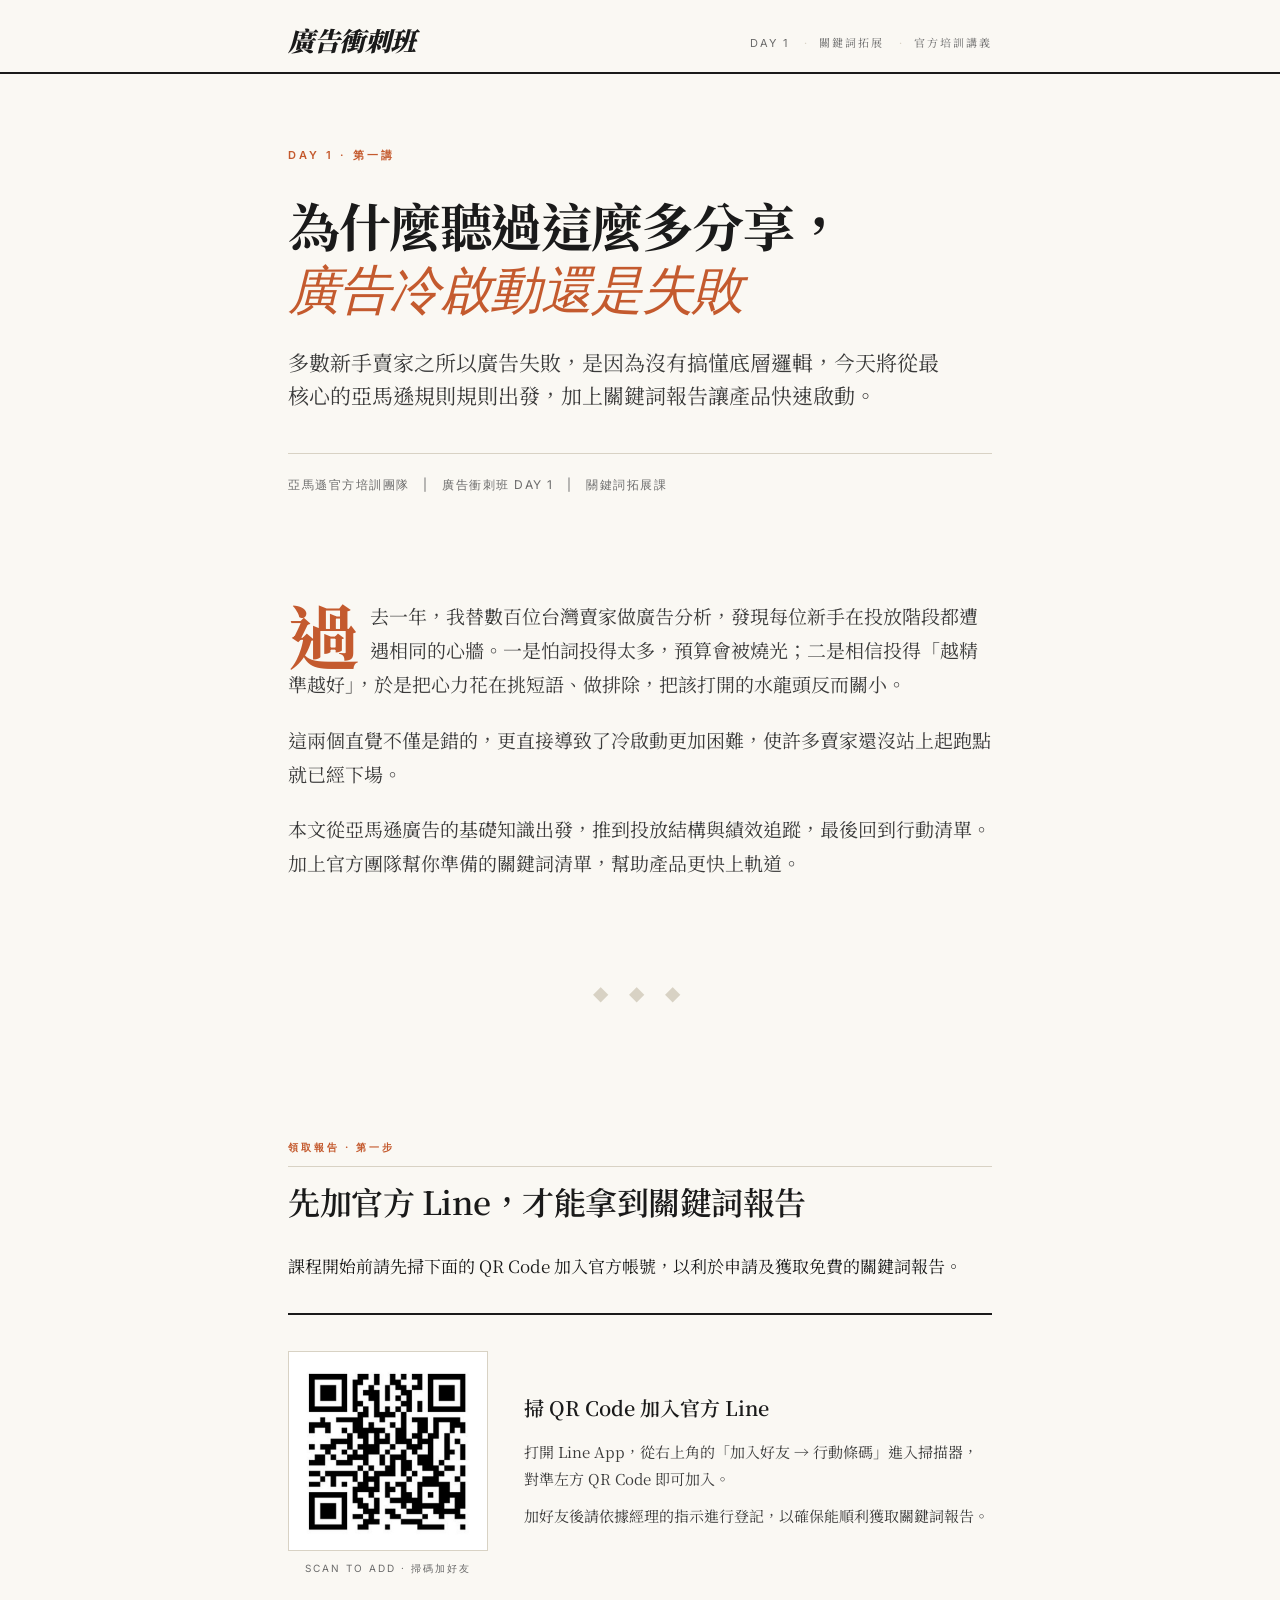
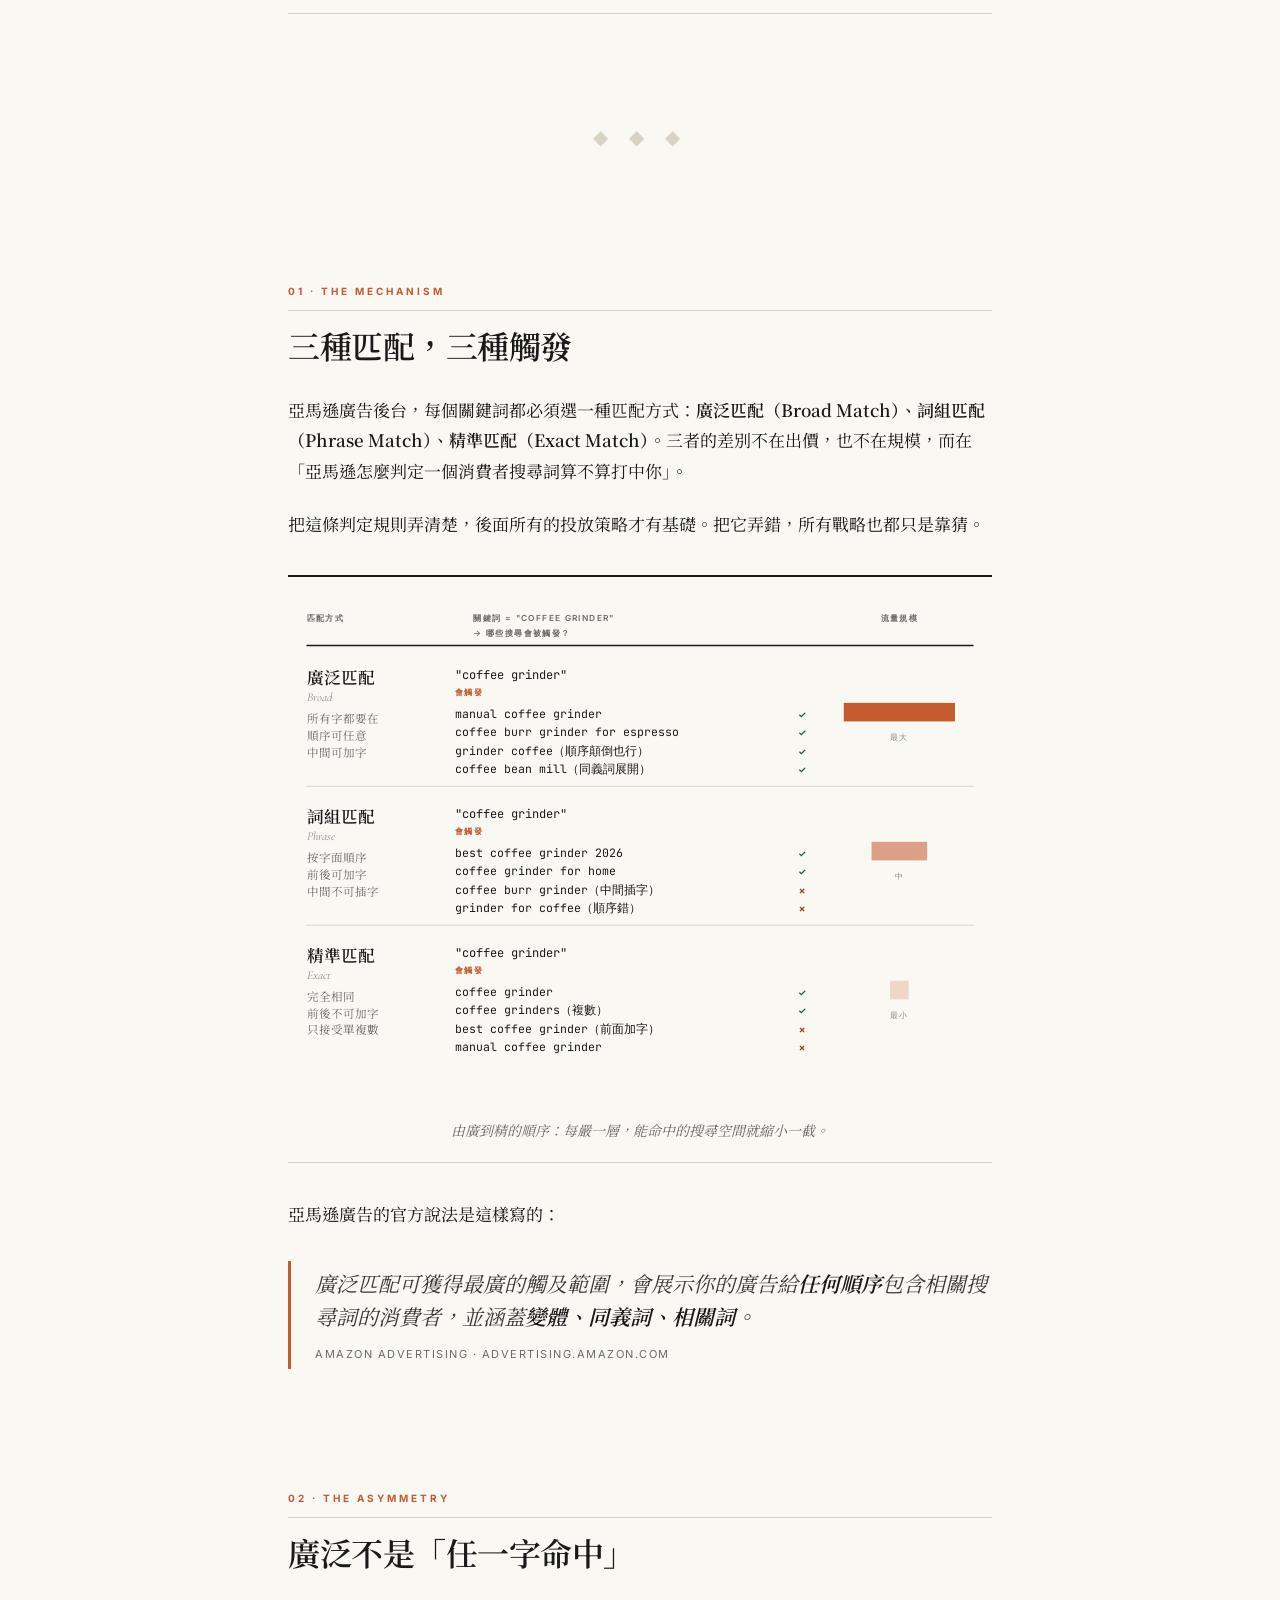
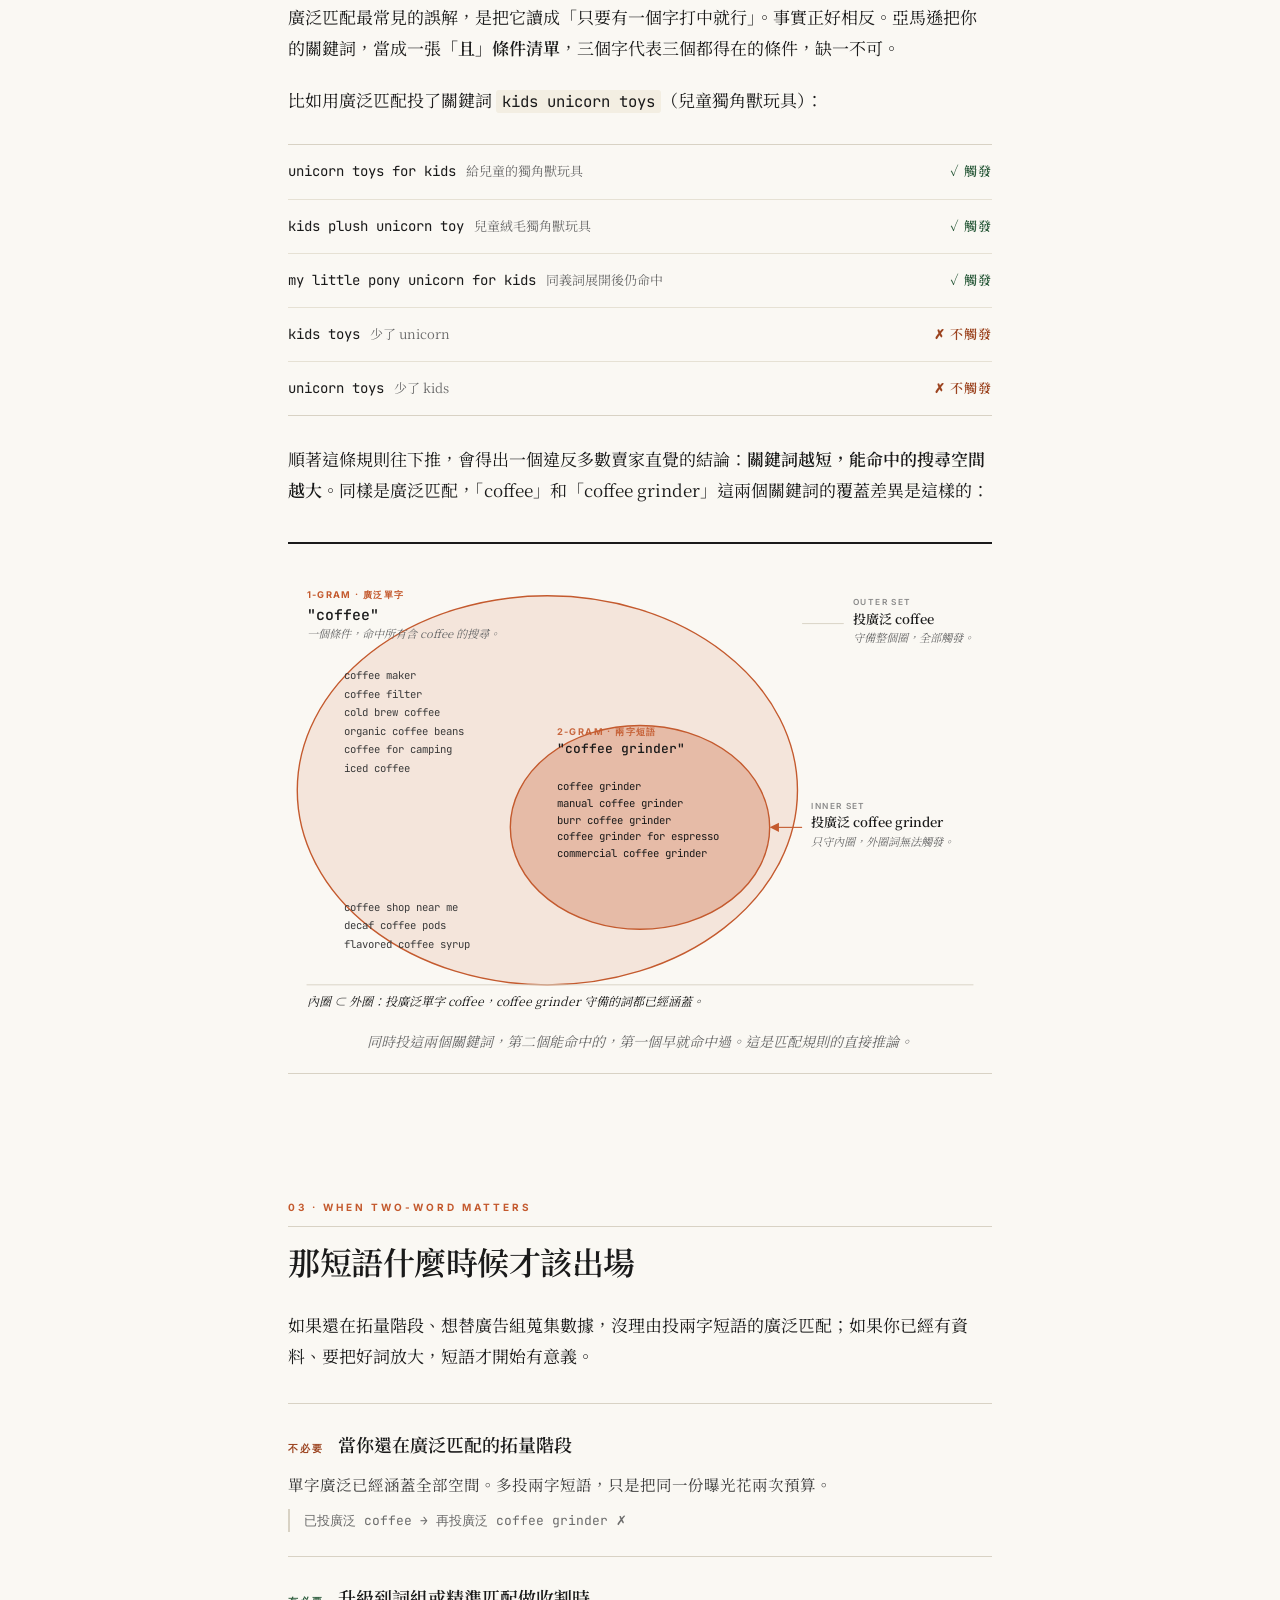
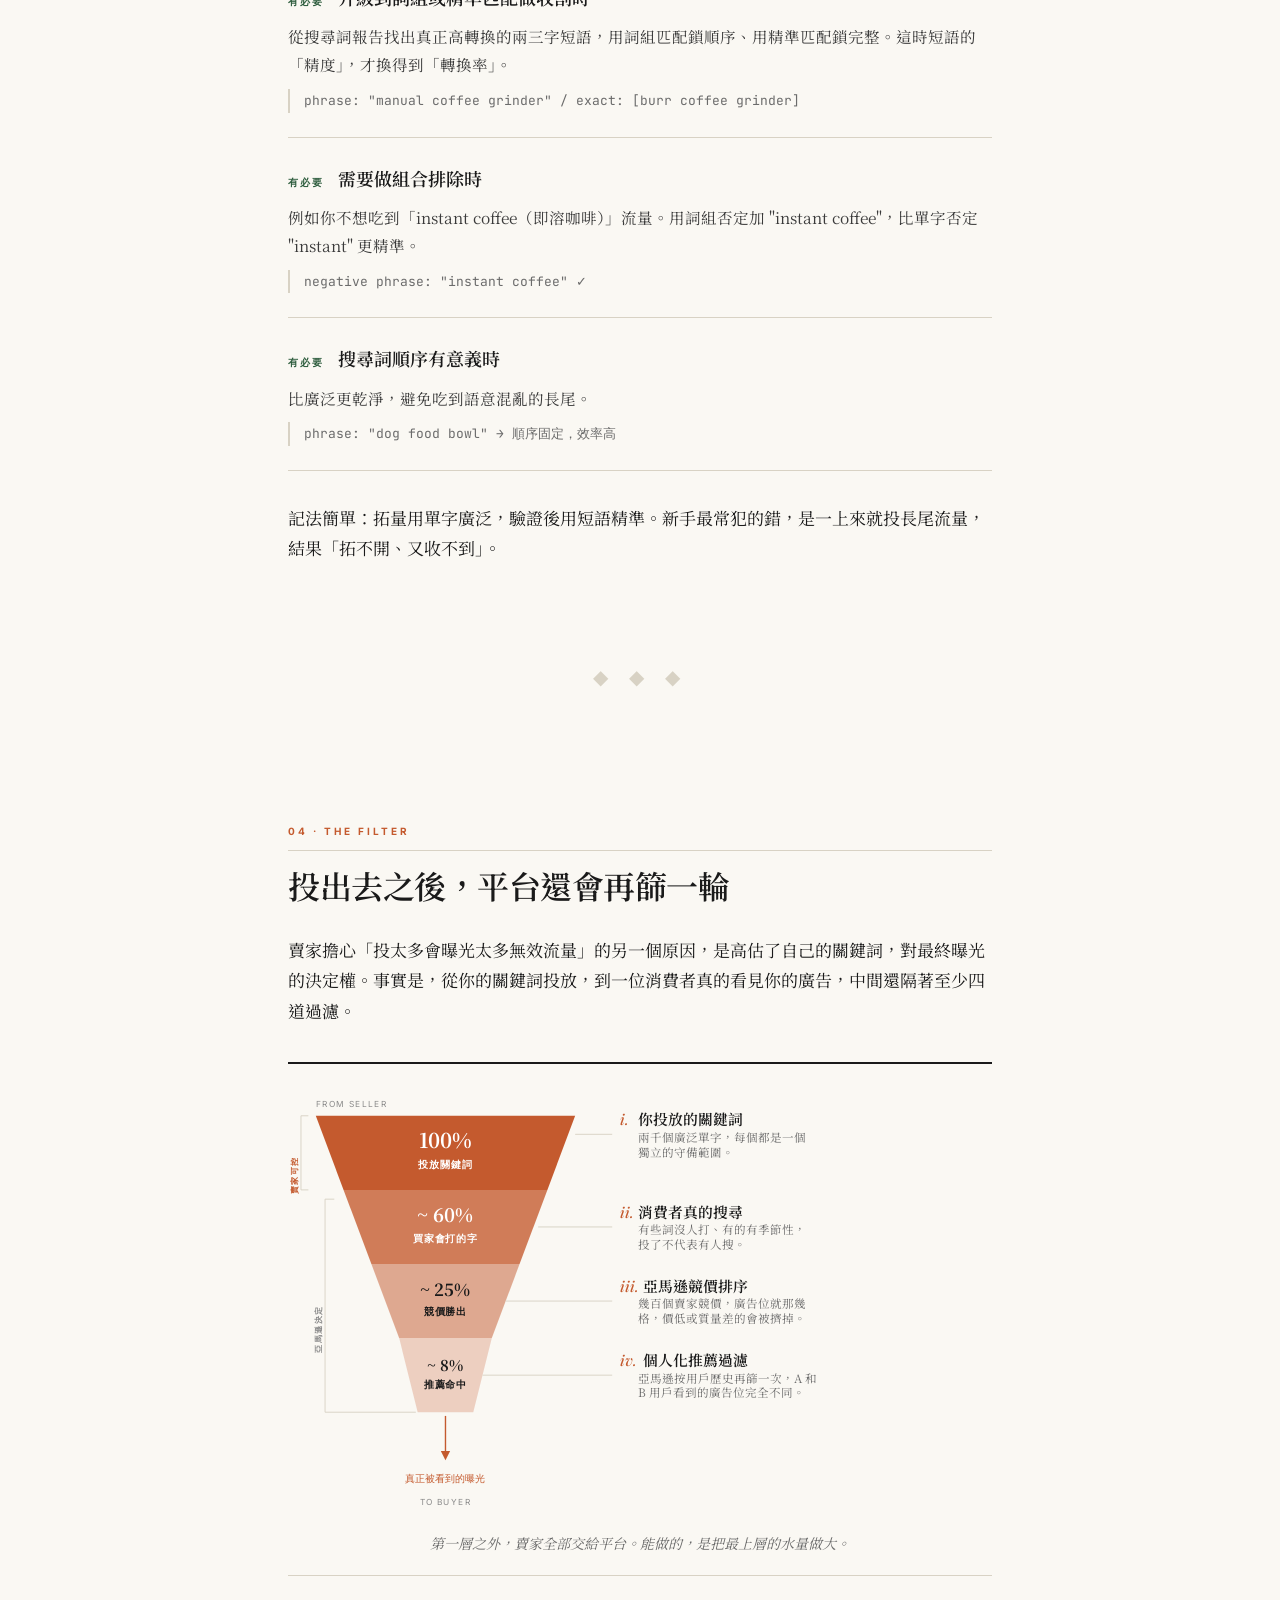
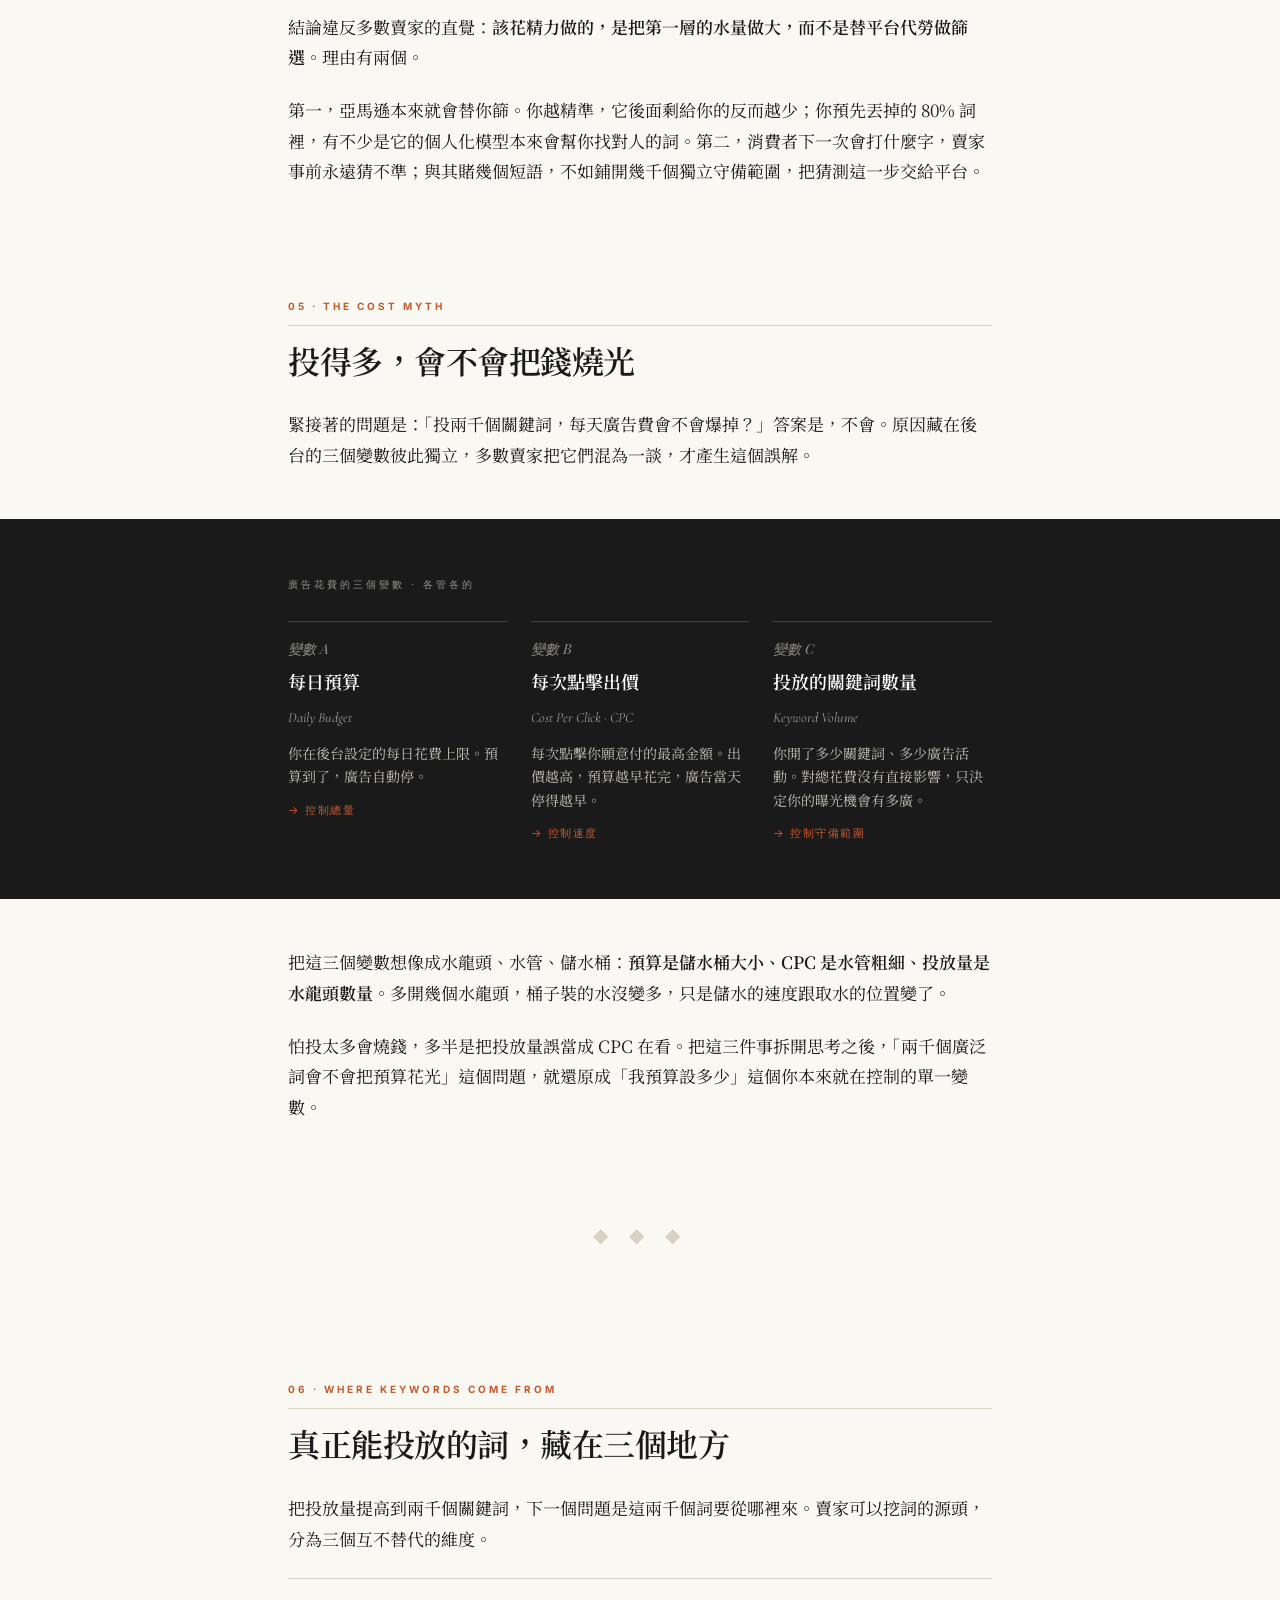
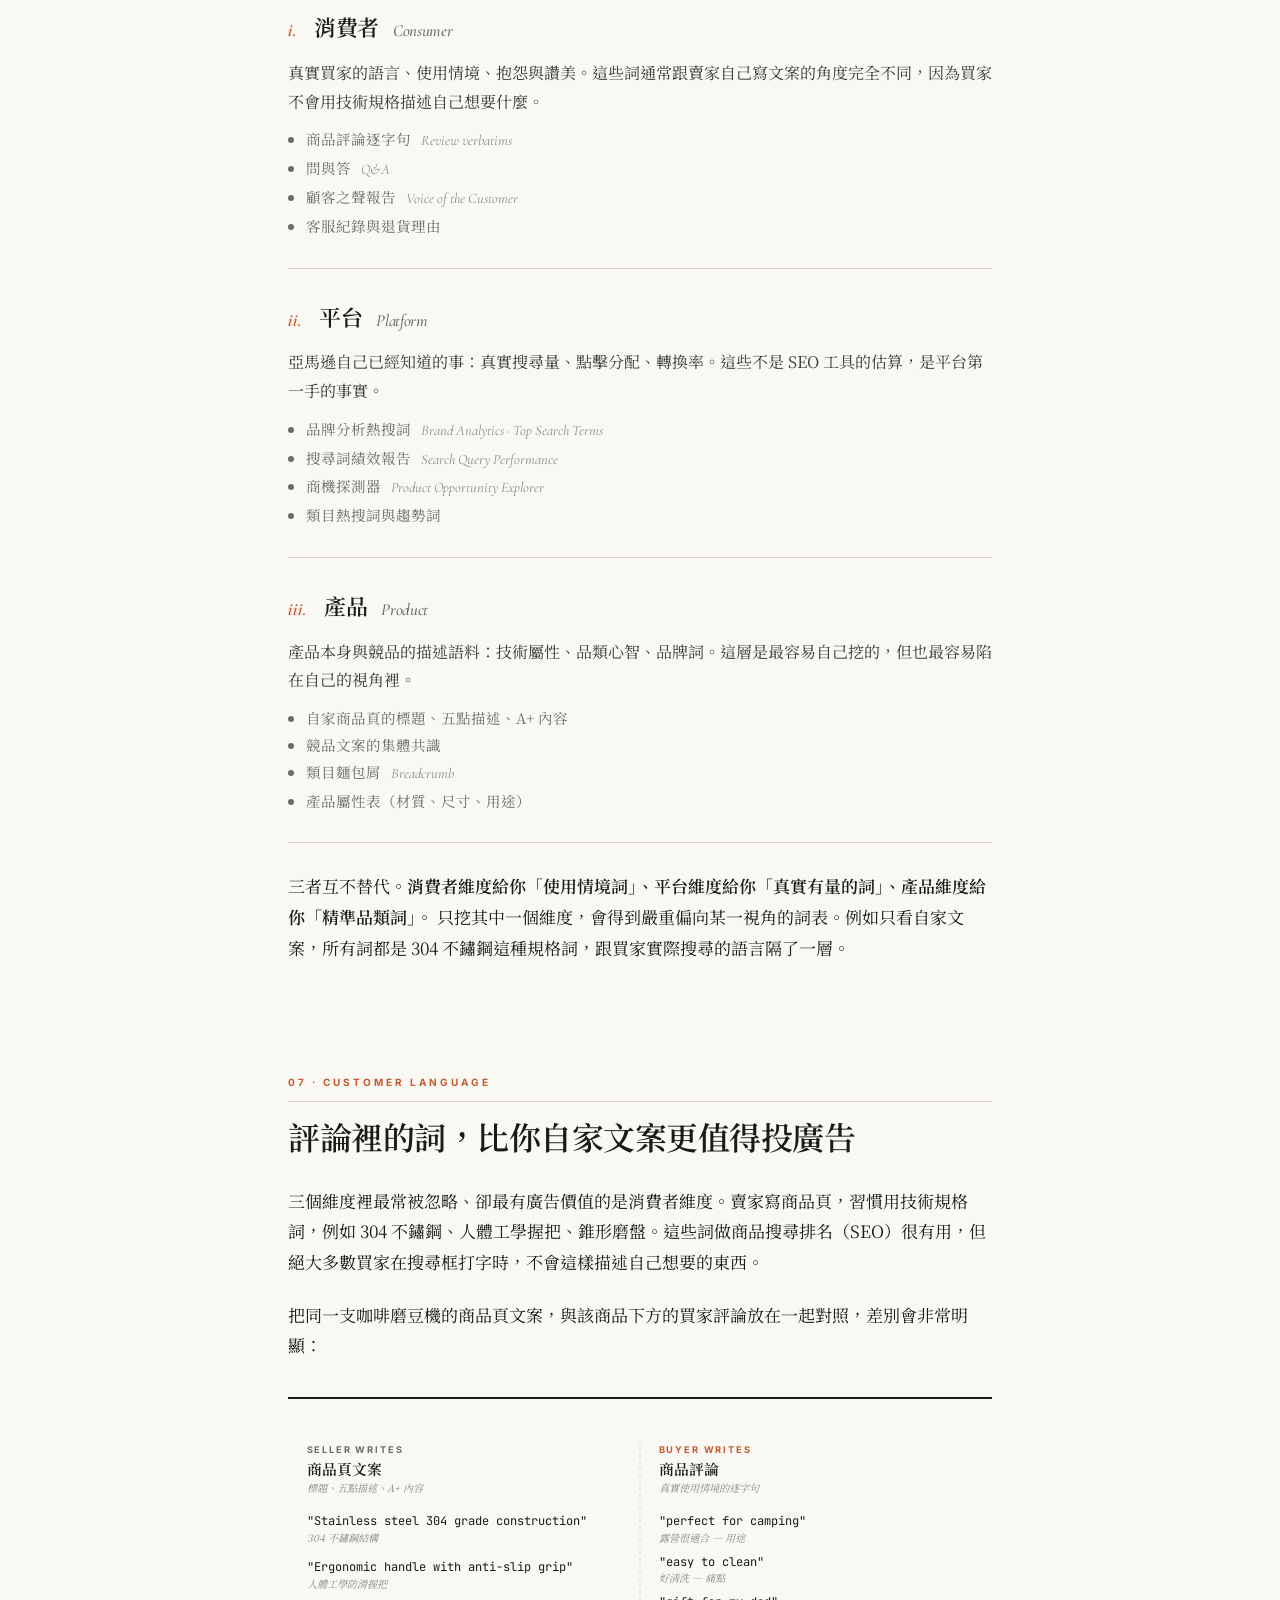
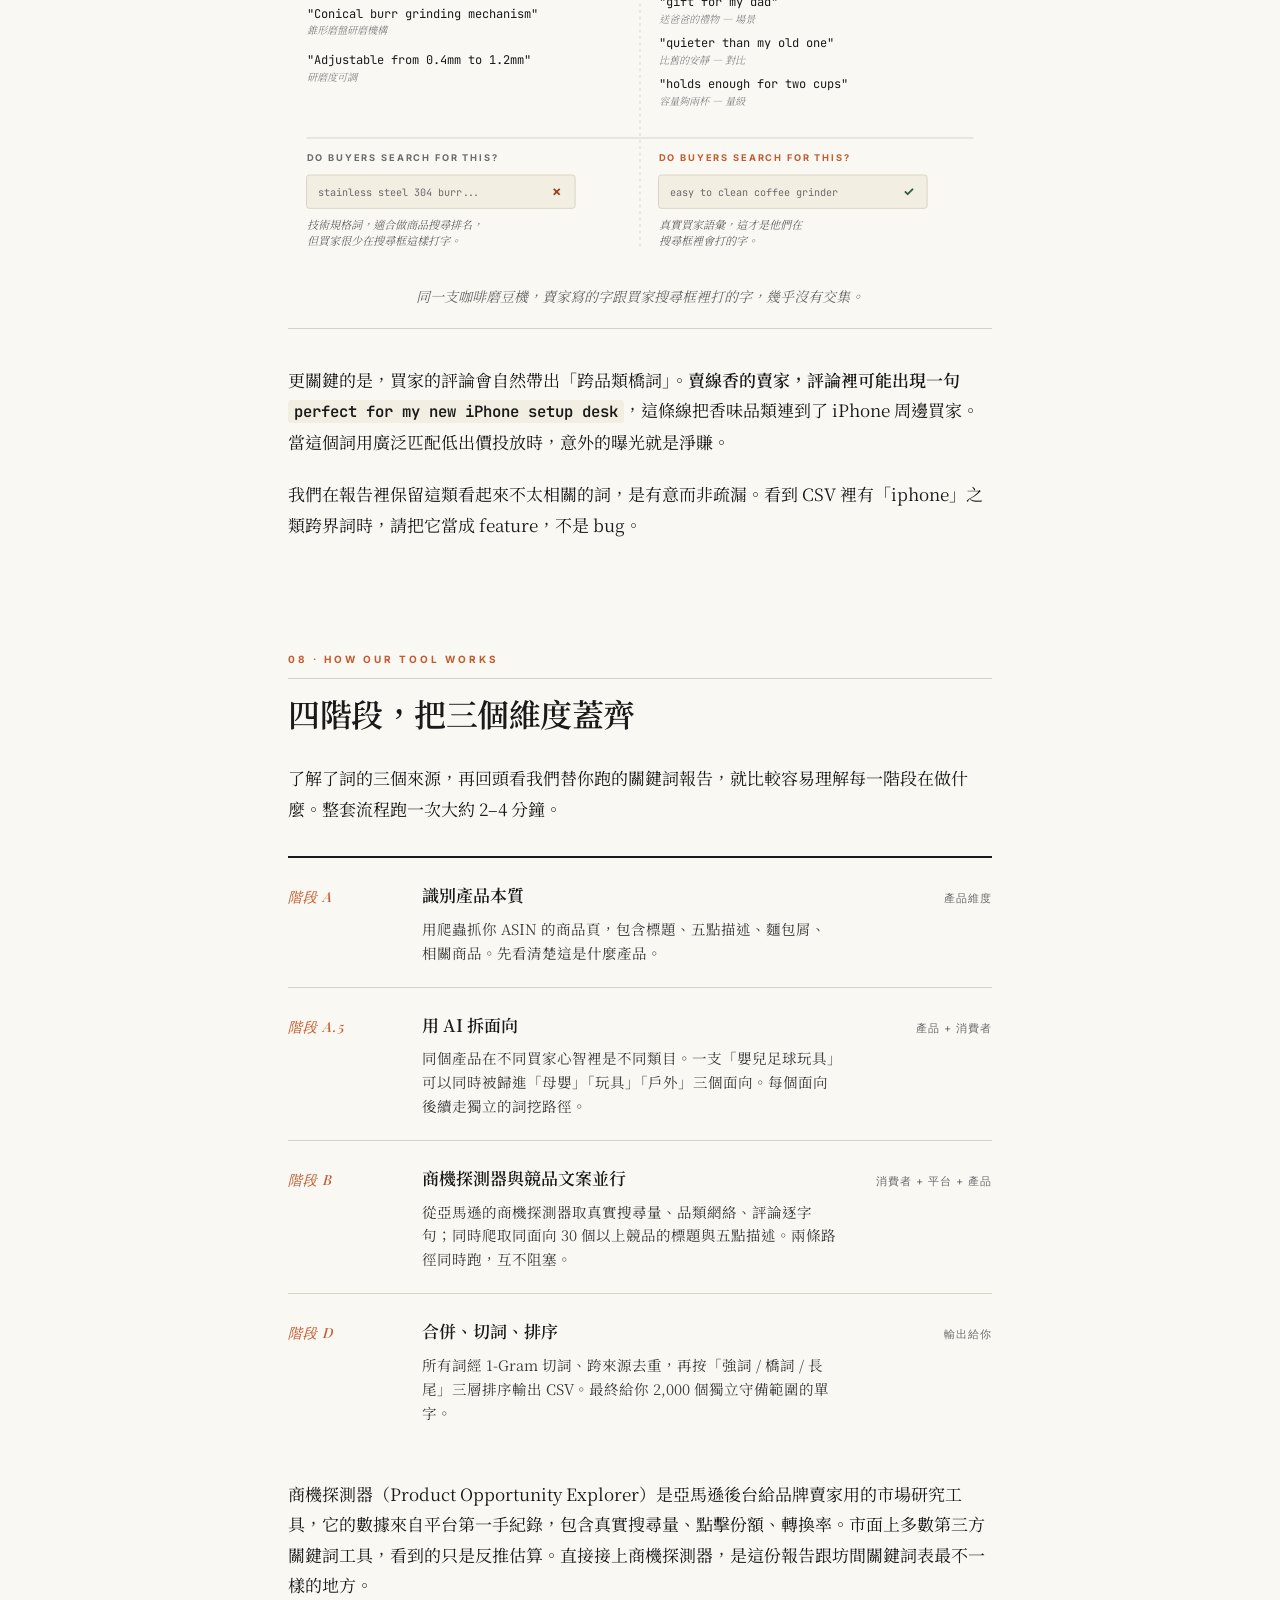
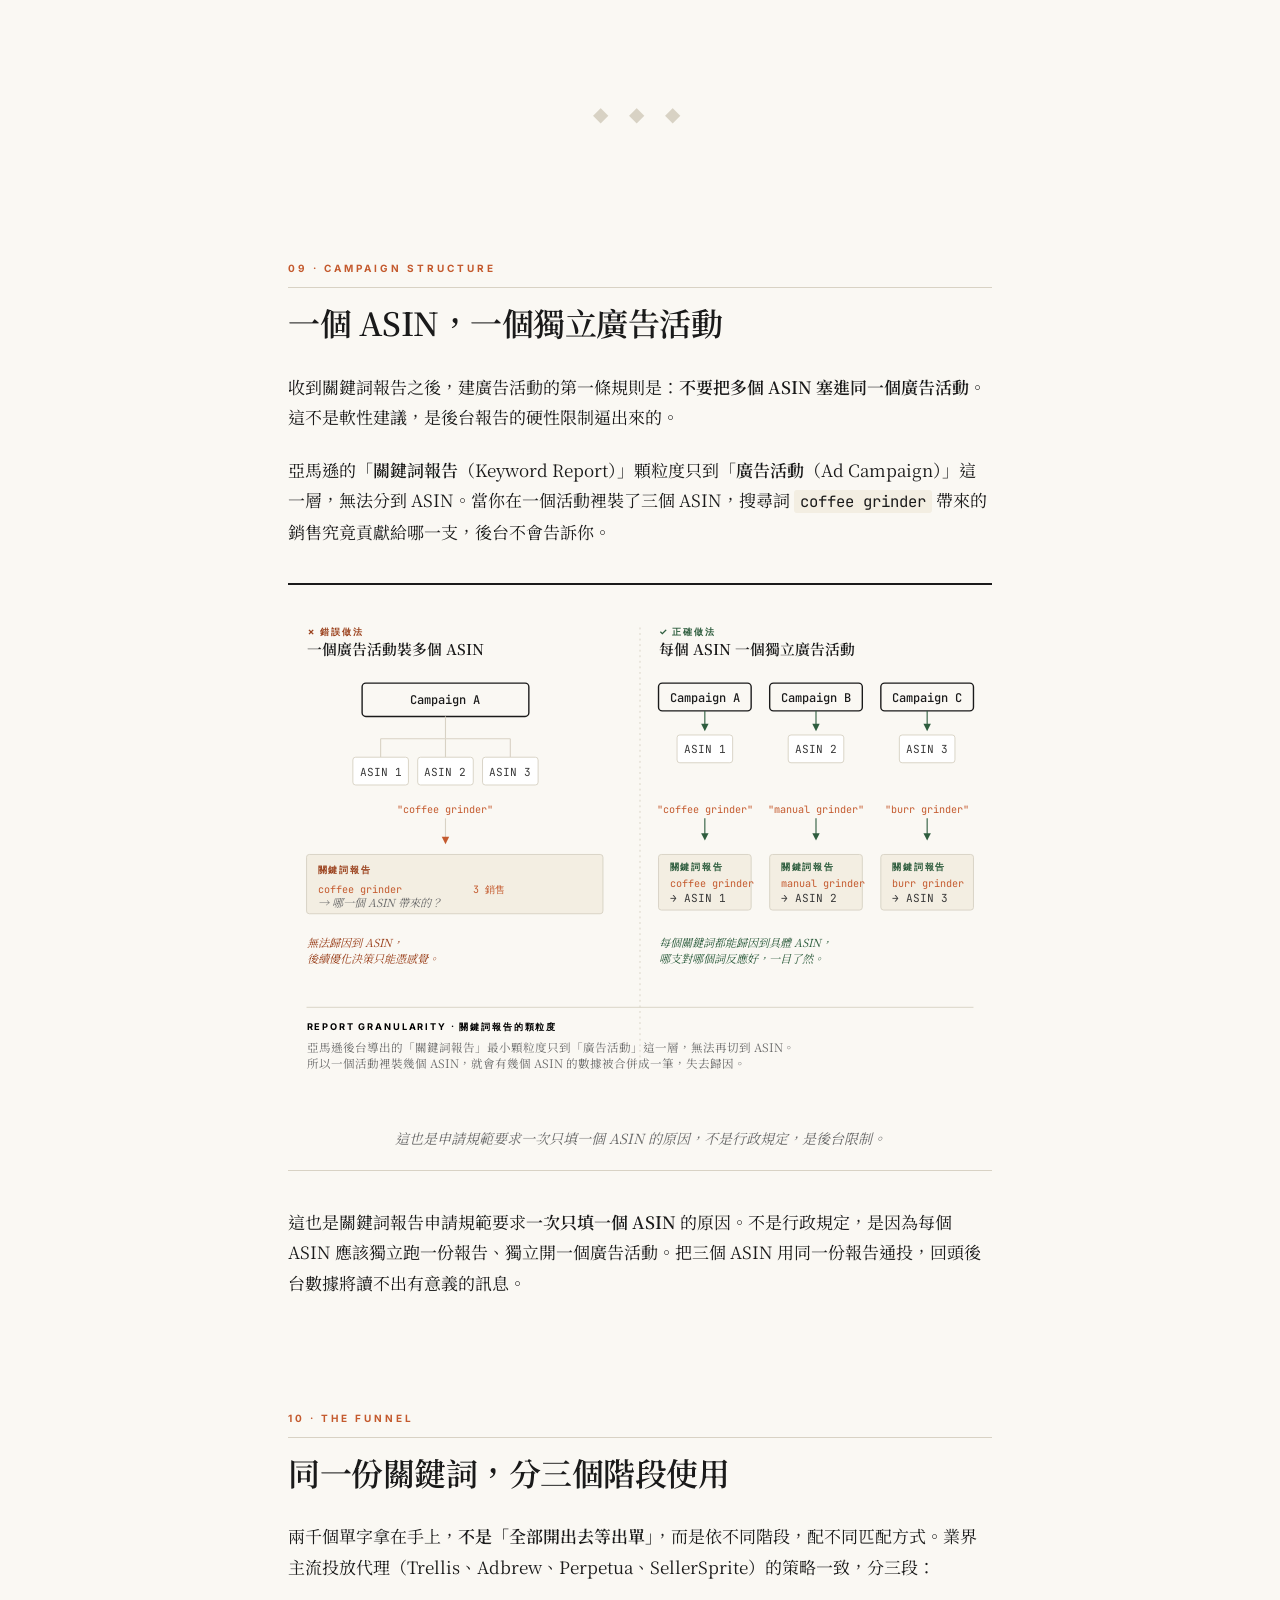
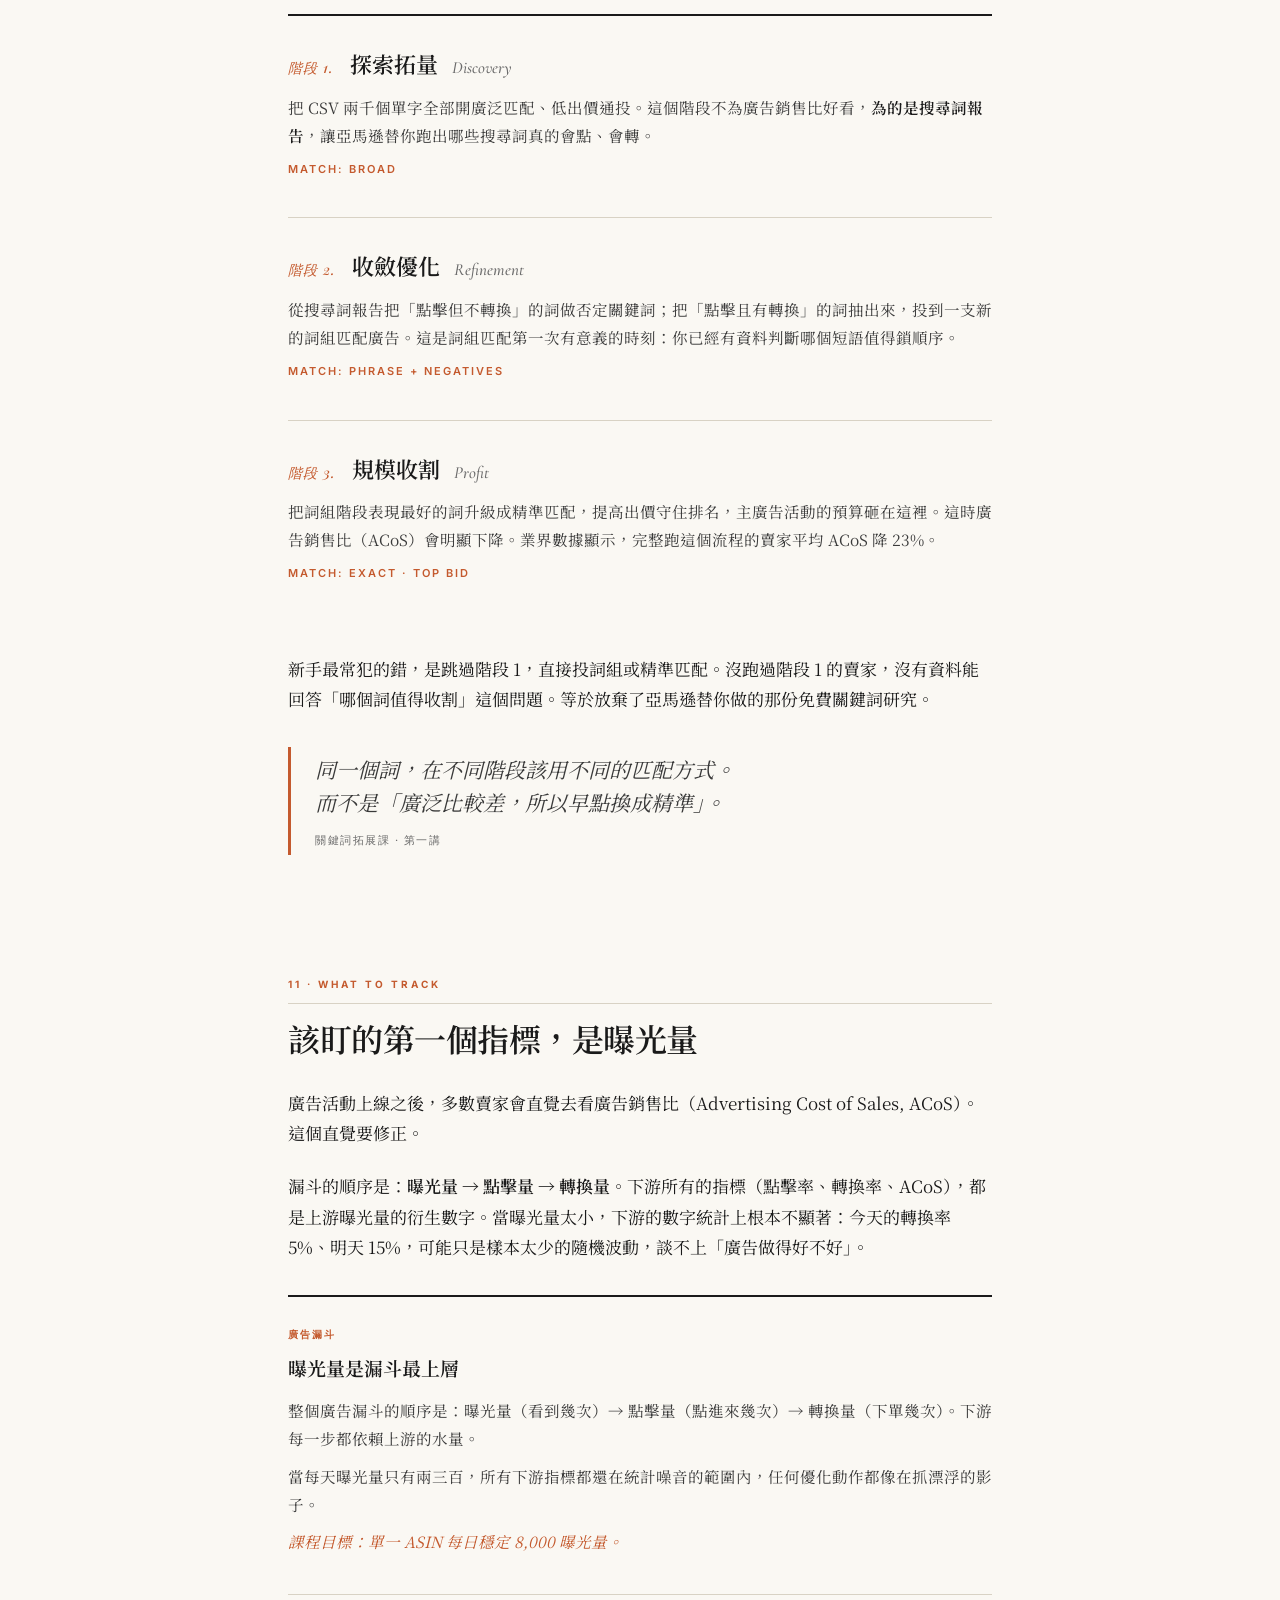
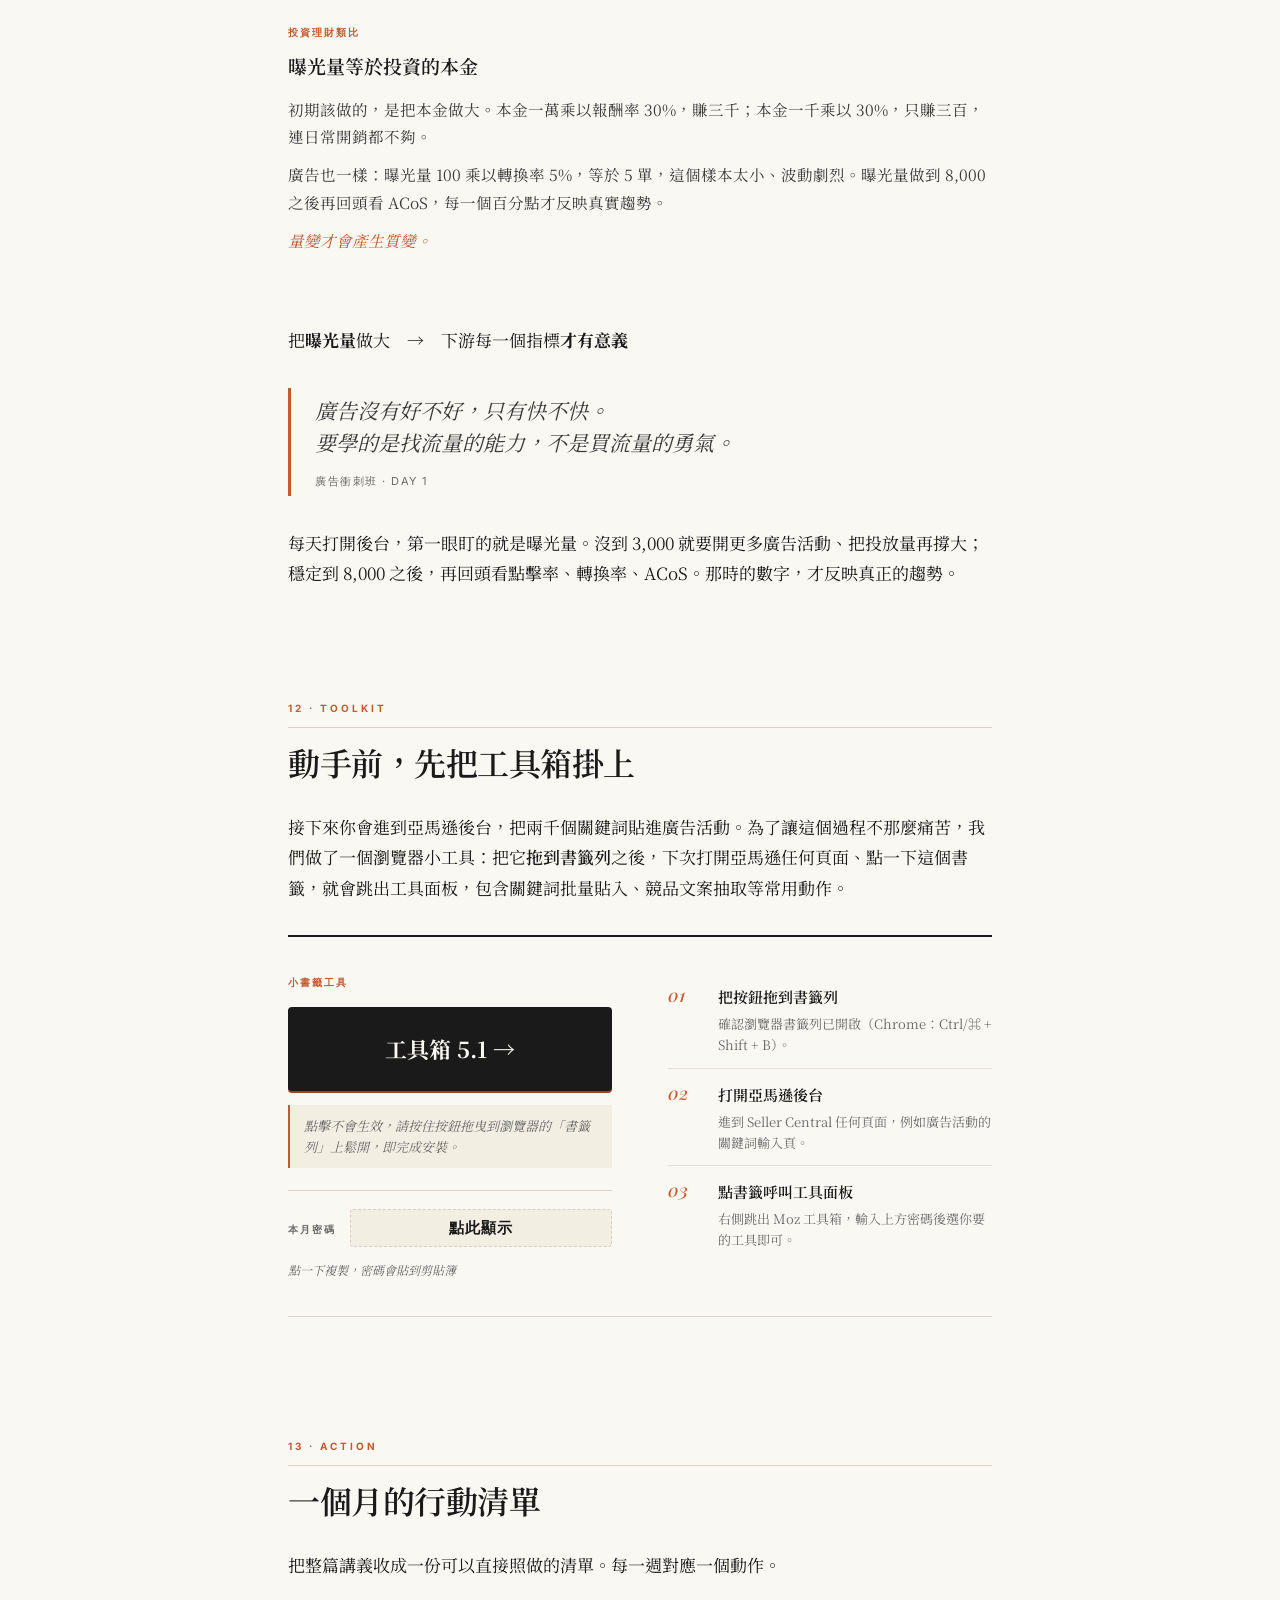
==== commit 3e50e502: "ad-sprint-day1: rewrite hero and lede to lead with cold-start failure 把 Day 1 的開場從「為什麼一個廣泛單字勝過十個短語」改" ====
--- a/ad-sprint-day1/index.html
+++ b/ad-sprint-day1/index.html
@@ -3,7 +3,7 @@
 <head>
 <meta charset="UTF-8" />
 <meta name="viewport" content="width=device-width, initial-scale=1.0" />
-<title>為什麼一個廣泛單字，勝過十個短語｜廣告關鍵詞拓展深度講義</title>
+<title>為什麼聽過這麼多大賣家分享，但產品冷啟動還是這麼難｜廣告關鍵詞拓展深度講義</title>
 <link rel="preconnect" href="https://fonts.googleapis.com">
 <link rel="preconnect" href="https://fonts.gstatic.com" crossorigin>
 <link href="https://fonts.googleapis.com/css2?family=Playfair+Display:ital,wght@0,400;0,500;0,600;0,700;0,800;0,900;1,400;1,500&family=Cormorant+Garamond:ital,wght@0,400;0,500;0,600;0,700;1,400;1,500&family=Noto+Serif+TC:wght@300;400;500;600;700;900&family=Inter:wght@300;400;500;600;700&family=JetBrains+Mono:wght@400;500&display=swap" rel="stylesheet">
@@ -1028,9 +1028,9 @@
 <section class="bleed hero">
   <div class="col">
     <div class="kicker">Day 1 · 第一講</div>
-    <h1>為什麼一個廣泛單字，<br><em>勝過十個短語</em></h1>
+    <h1>為什麼聽過這麼多分享，<br><em>廣告冷啟動還是失敗</em></h1>
     <p class="deck">
-      多數新手賣家把廣告預算花在錯的地方：花在追求精度，而不是放大投放量。本篇從亞馬遜後台的匹配規則出發，重新校準你的直覺，也說明你拿到的關鍵詞報告為什麼長這個樣子。
+      多數新手賣家之所以廣告失敗，是因為沒有搞懂底層邏輯，今天將從最核心的亞馬遜規則規則出發，加上關鍵詞報告讓產品快速啟動。
     </p>
     <div class="byline">
       亞馬遜官方培訓團隊　|　廣告衝刺班 Day 1　|　關鍵詞拓展課
@@ -1042,13 +1042,13 @@
 <section class="tight">
   <div class="col lede">
     <p>
-      過去一年，我們替數百位台灣賣家跑過關鍵詞報告，發現幾乎每位新手在投放階段都遭遇相同的兩道心牆。一是怕詞投得太多，預算會被燒光；二是相信投得「越精準越好」，於是把心力花在挑短語、做排除，把該打開的水龍頭反而關小。
+      過去一年，我替數百位台灣賣家做廣告分析，發現每位新手在投放階段都遭遇相同的心牆。一是怕詞投得太多，預算會被燒光；二是相信投得「越精準越好」，於是把心力花在挑短語、做排除，把該打開的水龍頭反而關小。
     </p>
     <p>
-      這兩個直覺，在亞馬遜廣告的規則裡同時是錯的。決定每日花費的，是預算上限與每次點擊出價，與投放詞數沒有直接關係；亞馬遜的競價機制與個人化推薦，本來就會替賣家過濾大半的流量。賣家真正能掌握的，只有漏斗最上層的水量。
+      這兩個直覺不僅是錯的，更直接導致了冷啟動更加困難，使許多賣家還沒站上起跑點就已經下場。
     </p>
     <p>
-      本文從亞馬遜的匹配機制出發，推到投放結構與績效追蹤，最後回到行動清單。這不是一份操作手冊，而是一張你在每次後台改設定前，可以拿出來校準直覺的地圖。
+      本文從亞馬遜廣告的基礎知識出發，推到投放結構與績效追蹤，最後回到行動清單。加上官方團隊幫你準備的關鍵詞清單，幫助產品更快上軌道。
     </p>
   </div>
 </section>
@@ -1062,7 +1062,7 @@
     <h2>先加官方 Line，才能拿到關鍵詞報告</h2>
     <div class="body">
       <p>
-        我們會把你的兩千個關鍵詞 CSV，透過官方 Line 帳號傳給你。在開始閱讀本文之前，請先掃下面的 QR Code 加入好友；如果你已經加過了，可直接往下看內容。
+        課程開始前請先掃下面的 QR Code 加入官方帳號，以利於申請及獲取免費的關鍵詞報告。
       </p>
 
       <div class="survey">
@@ -1076,7 +1076,7 @@
             打開 Line App，從右上角的「加入好友 → 行動條碼」進入掃描器，對準左方 QR Code 即可加入。
           </p>
           <p>
-            加好友後依指示登記資訊，1–2 個工作天內你會收到專屬於你 ASIN 的關鍵詞報告。後續上課內容、新工具上線、課後問答也都會透過 Line 發布。
+            加好友後請依據經理的指示進行登記，以確保能順利獲取關鍵詞報告。
           </p>
         </div>
       </div>
@@ -1096,7 +1096,7 @@
         亞馬遜廣告後台，每個關鍵詞都必須選一種匹配方式：<strong>廣泛匹配（Broad Match）、詞組匹配（Phrase Match）、精準匹配（Exact Match）</strong>。三者的差別不在出價，也不在規模，而在「亞馬遜怎麼判定一個消費者搜尋詞算不算打中你」。
       </p>
       <p>
-        把這條判定規則弄清楚，後面所有的投放策略才有基礎。把它弄錯，再多的關鍵詞與預算都只是猜測。
+        把這條判定規則弄清楚，後面所有的投放策略才有基礎。把它弄錯，所有戰略也都只是靠猜。
       </p>
 
       <figure class="diagram diagram-match">
@@ -1231,10 +1231,6 @@
         廣泛匹配可獲得最廣的觸及範圍，會展示你的廣告給<strong>任何順序</strong>包含相關搜尋詞的消費者，並涵蓋<strong>變體、同義詞、相關詞</strong>。
         <cite>Amazon Advertising · advertising.amazon.com</cite>
       </blockquote>
-
-      <p>
-        重點在「任何順序」與「相關詞」這兩個動詞。它們把廣泛匹配的邊界推得，比多數賣家想像中寬得多。
-      </p>
     </div>
   </div>
 </section>
@@ -1249,7 +1245,7 @@
         廣泛匹配最常見的誤解，是把它讀成「只要有一個字打中就行」。事實正好相反。亞馬遜把你的關鍵詞，當成一張<strong>「且」條件清單</strong>，三個字代表三個都得在的條件，缺一不可。
       </p>
       <p>
-        舉一個業界最常被引用的範例：你用廣泛匹配投了關鍵詞 <code>kids unicorn toys</code>（兒童獨角獸玩具）。下面五種消費者搜尋，會分別發生什麼事：
+        比如用廣泛匹配投了關鍵詞 <code>kids unicorn toys</code>（兒童獨角獸玩具）：
       </p>
 
       <div class="elig">
@@ -1350,13 +1346,6 @@
         </svg>
         <figcaption class="diagram-cap">同時投這兩個關鍵詞，第二個能命中的，第一個早就命中過。這是匹配規則的直接推論。</figcaption>
       </figure>
-
-      <p>
-        在數學上，<strong>「coffee grinder」廣泛的守備範圍，是「coffee」廣泛守備範圍的子集合</strong>。同時投這兩個關鍵詞，第二個能命中的，第一個早就命中過。這不是經驗法則，是匹配規則的直接推論。
-      </p>
-      <p>
-        N-Gram（N 個字組成的詞）這個術語，後面會反覆出現。你只需要記得：1-Gram 是單字，2-Gram 是兩字短語。<strong>1-Gram 廣泛的守備範圍，嚴格大於同字組成的 2-Gram 廣泛</strong>。
-      </p>
     </div>
   </div>
 </section>
@@ -1368,13 +1357,13 @@
     <h2>那短語什麼時候才該出場</h2>
     <div class="body">
       <p>
-        把上面這條邏輯倒過來推，賣家可以得到一條判斷：如果你還在拓量階段、想替廣告組蒐集數據，沒理由投兩字短語的廣泛匹配；如果你已經有資料、要把好詞放大，短語才開始有意義。
+        如果還在拓量階段、想替廣告組蒐集數據，沒理由投兩字短語的廣泛匹配；如果你已經有資料、要把好詞放大，短語才開始有意義。
       </p>
 
       <div class="cases">
         <div class="case no">
           <div class="head"><span class="badge">不必要</span><h4>當你還在廣泛匹配的拓量階段</h4></div>
-          <p>單字廣泛已經涵蓋全部空間。多投兩字短語，只是把同一份曝光花兩次預算，還會讓兩個關鍵詞互搶出價。</p>
+          <p>單字廣泛已經涵蓋全部空間。多投兩字短語，只是把同一份曝光花兩次預算。</p>
           <span class="ex">已投廣泛 coffee → 再投廣泛 coffee grinder ✗</span>
         </div>
         <div class="case yes">
@@ -1384,18 +1373,18 @@
         </div>
         <div class="case yes">
           <div class="head"><span class="badge">有必要</span><h4>需要做組合排除時</h4></div>
-          <p>例如你不想吃到「instant coffee（即溶咖啡）」流量。用詞組否定加 "instant coffee"，比單字否定 "instant" 更精準。後者會誤殺 instant pot 之類的合理流量。</p>
+          <p>例如你不想吃到「instant coffee（即溶咖啡）」流量。用詞組否定加 "instant coffee"，比單字否定 "instant" 更精準。</p>
           <span class="ex">negative phrase: "instant coffee" ✓</span>
         </div>
         <div class="case yes">
           <div class="head"><span class="badge">有必要</span><h4>搜尋詞順序有意義時</h4></div>
-          <p>"dog food bowl" 跟 "food bowl for dog" 是同個產品，但 "bowl food dog" 不是合理搜尋。投詞組 "dog food bowl" 比廣泛更乾淨，避免吃到語意混亂的長尾。</p>
+          <p>比廣泛更乾淨，避免吃到語意混亂的長尾。</p>
           <span class="ex">phrase: "dog food bowl" → 順序固定，效率高</span>
         </div>
       </div>
 
       <p>
-        記法簡單：拓量用單字廣泛，驗證後用短語精準。新手最常犯的錯，是一上來就投短語當廣泛用，結果「拓不開、又收不到」。
+        記法簡單：拓量用單字廣泛，驗證後用短語精準。新手最常犯的錯，是一上來就投長尾流量，結果「拓不開、又收不到」。
       </p>
     </div>
   </div>
